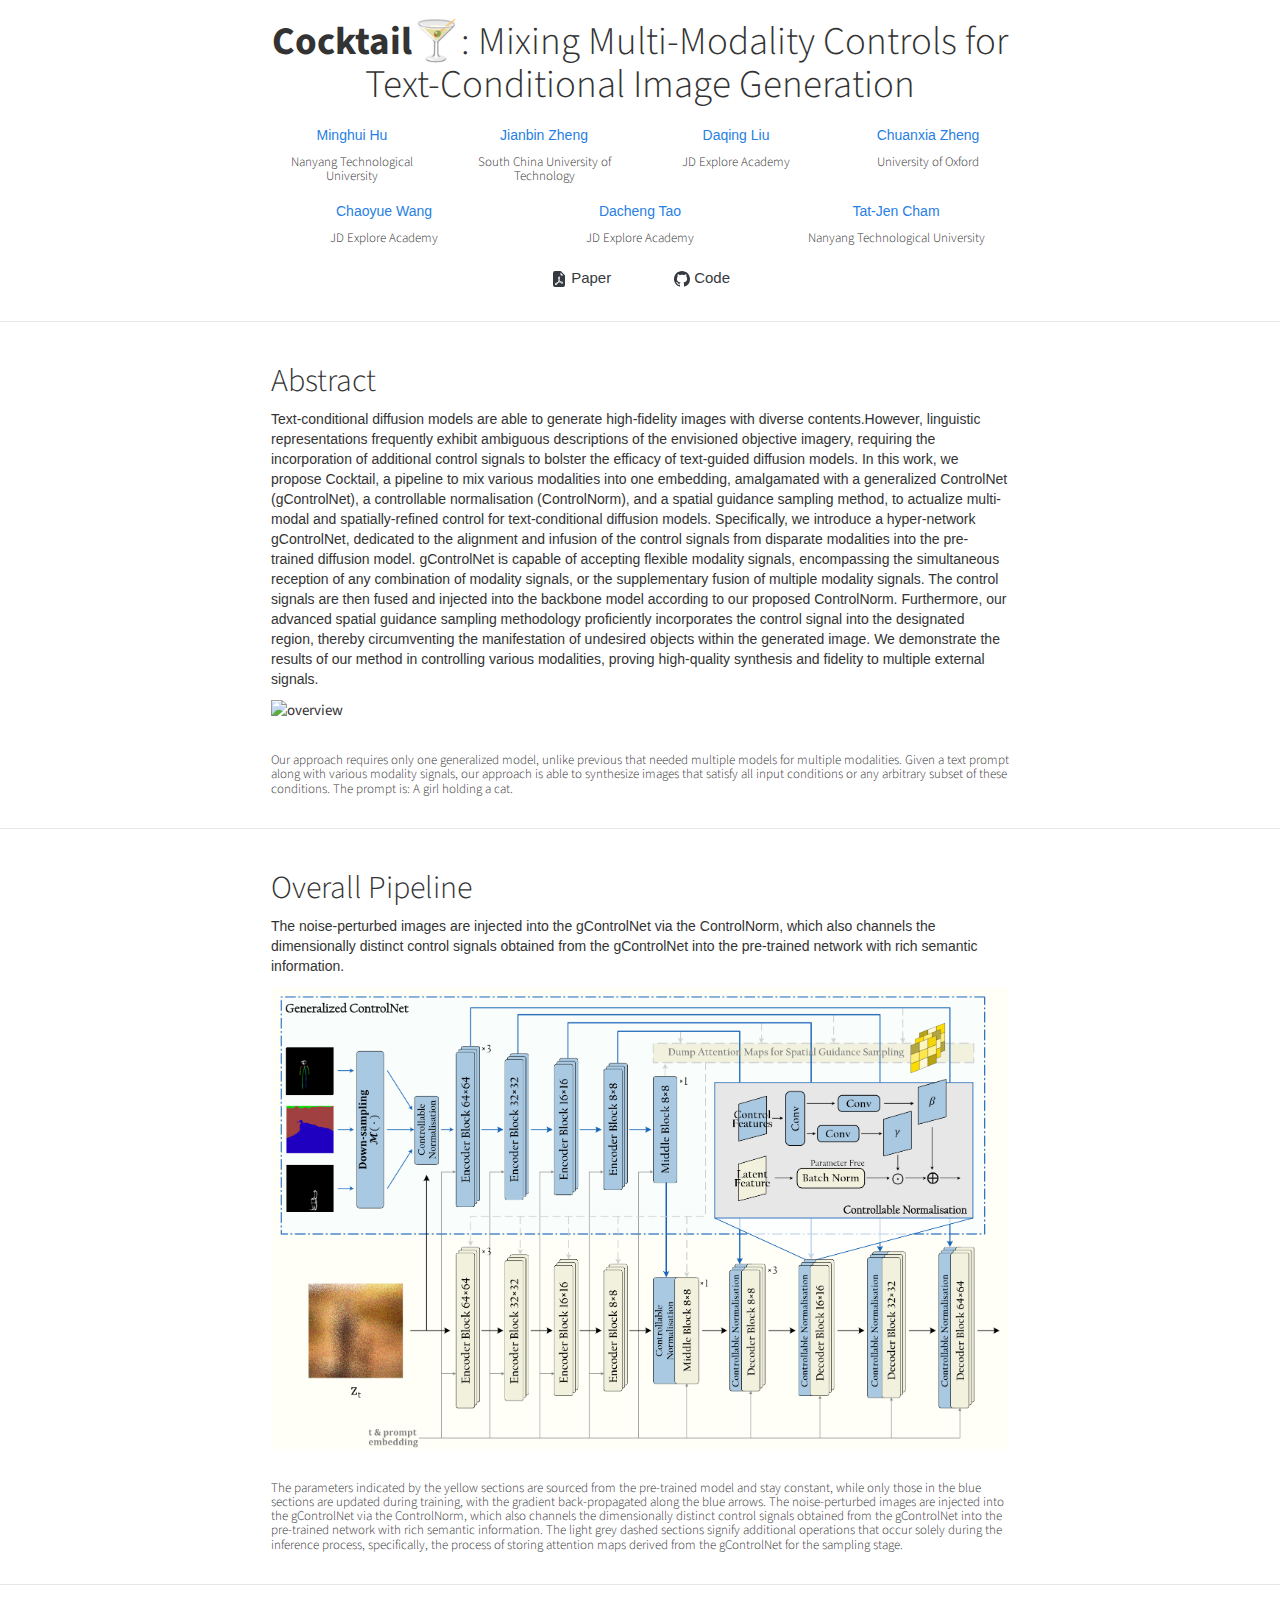
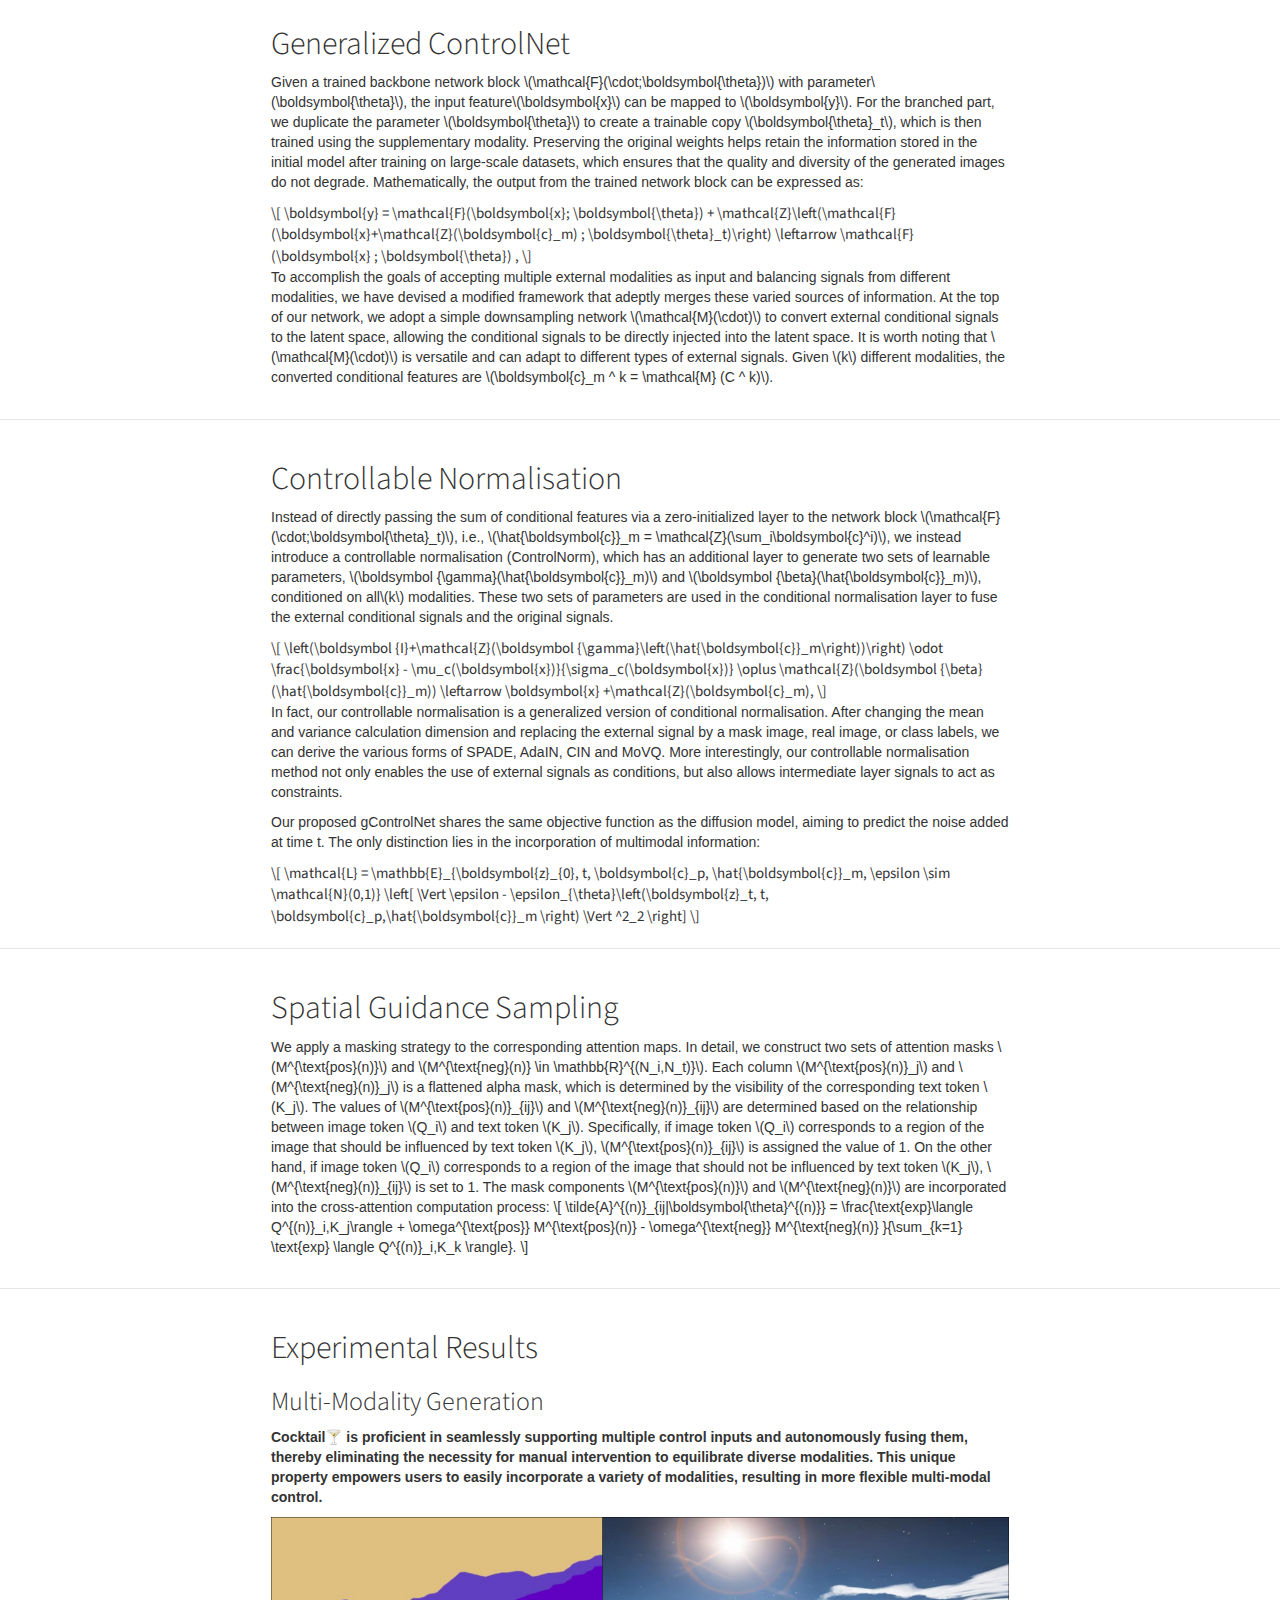
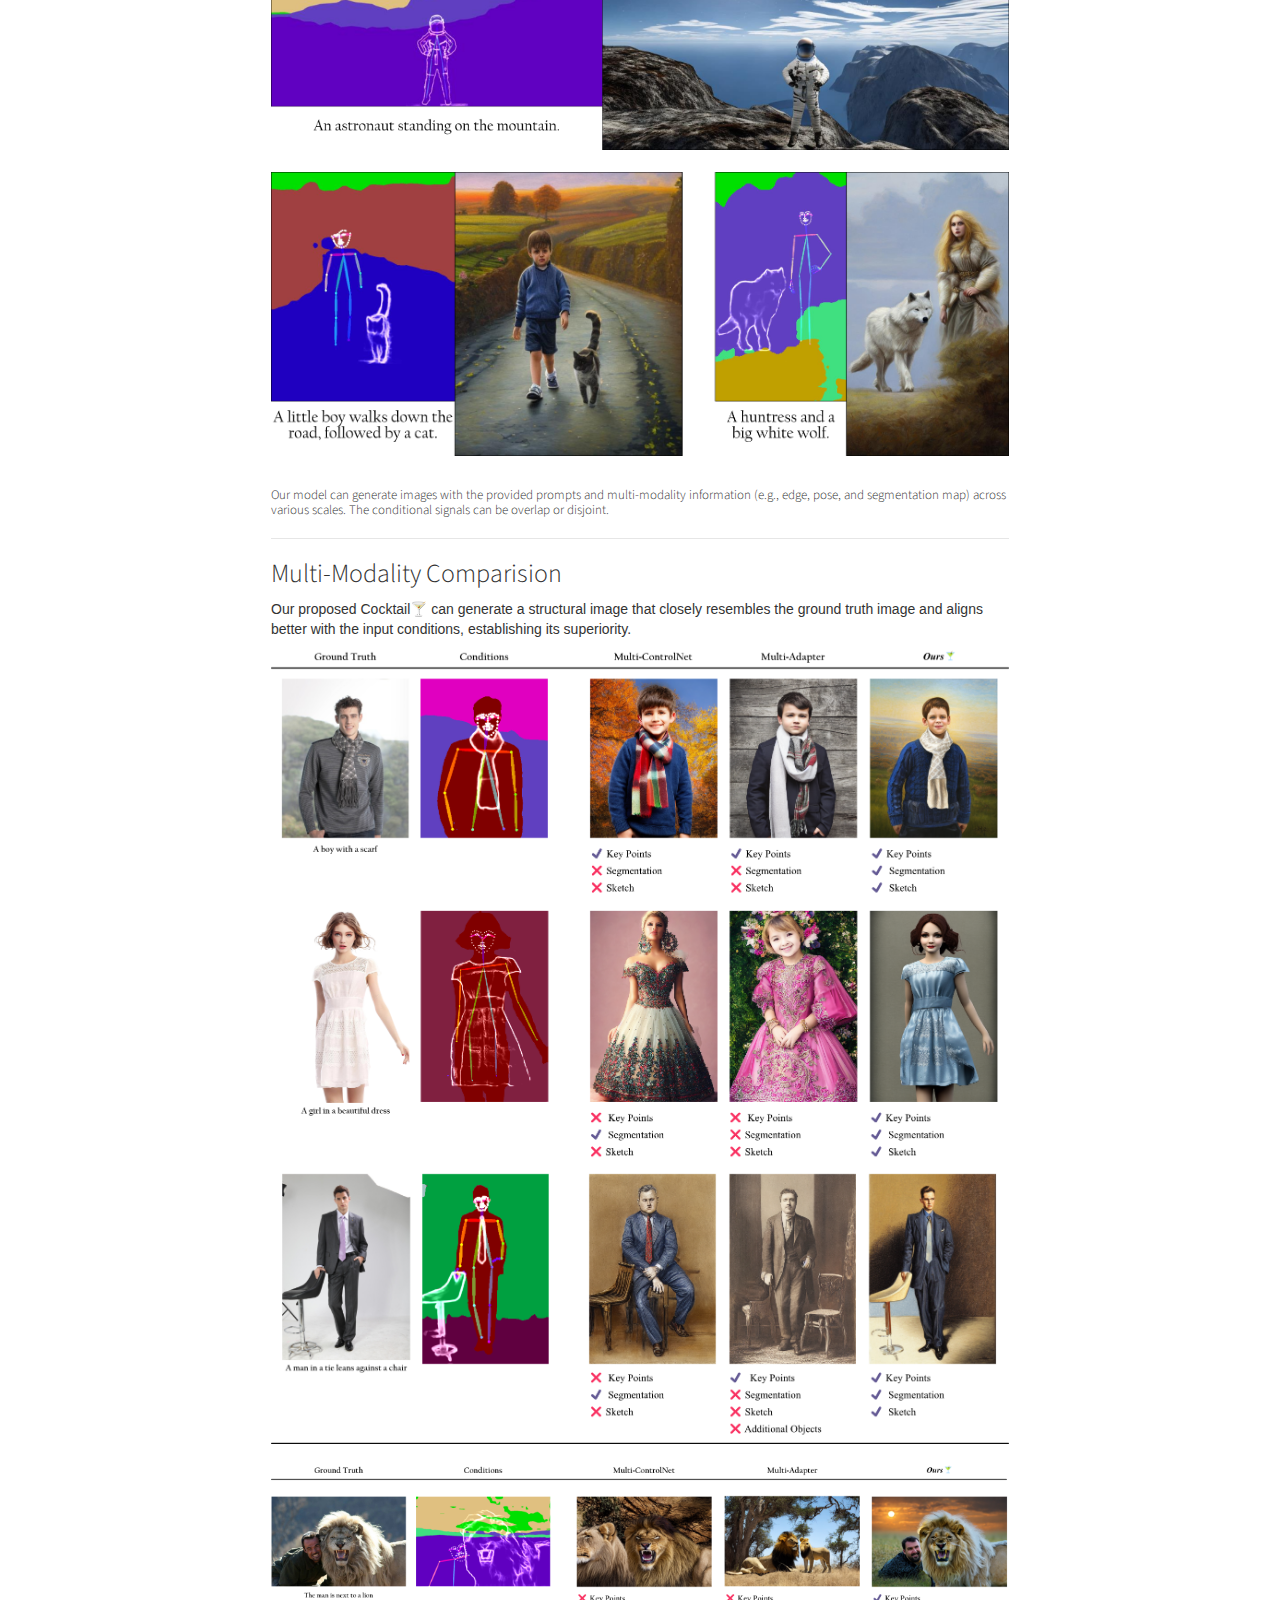
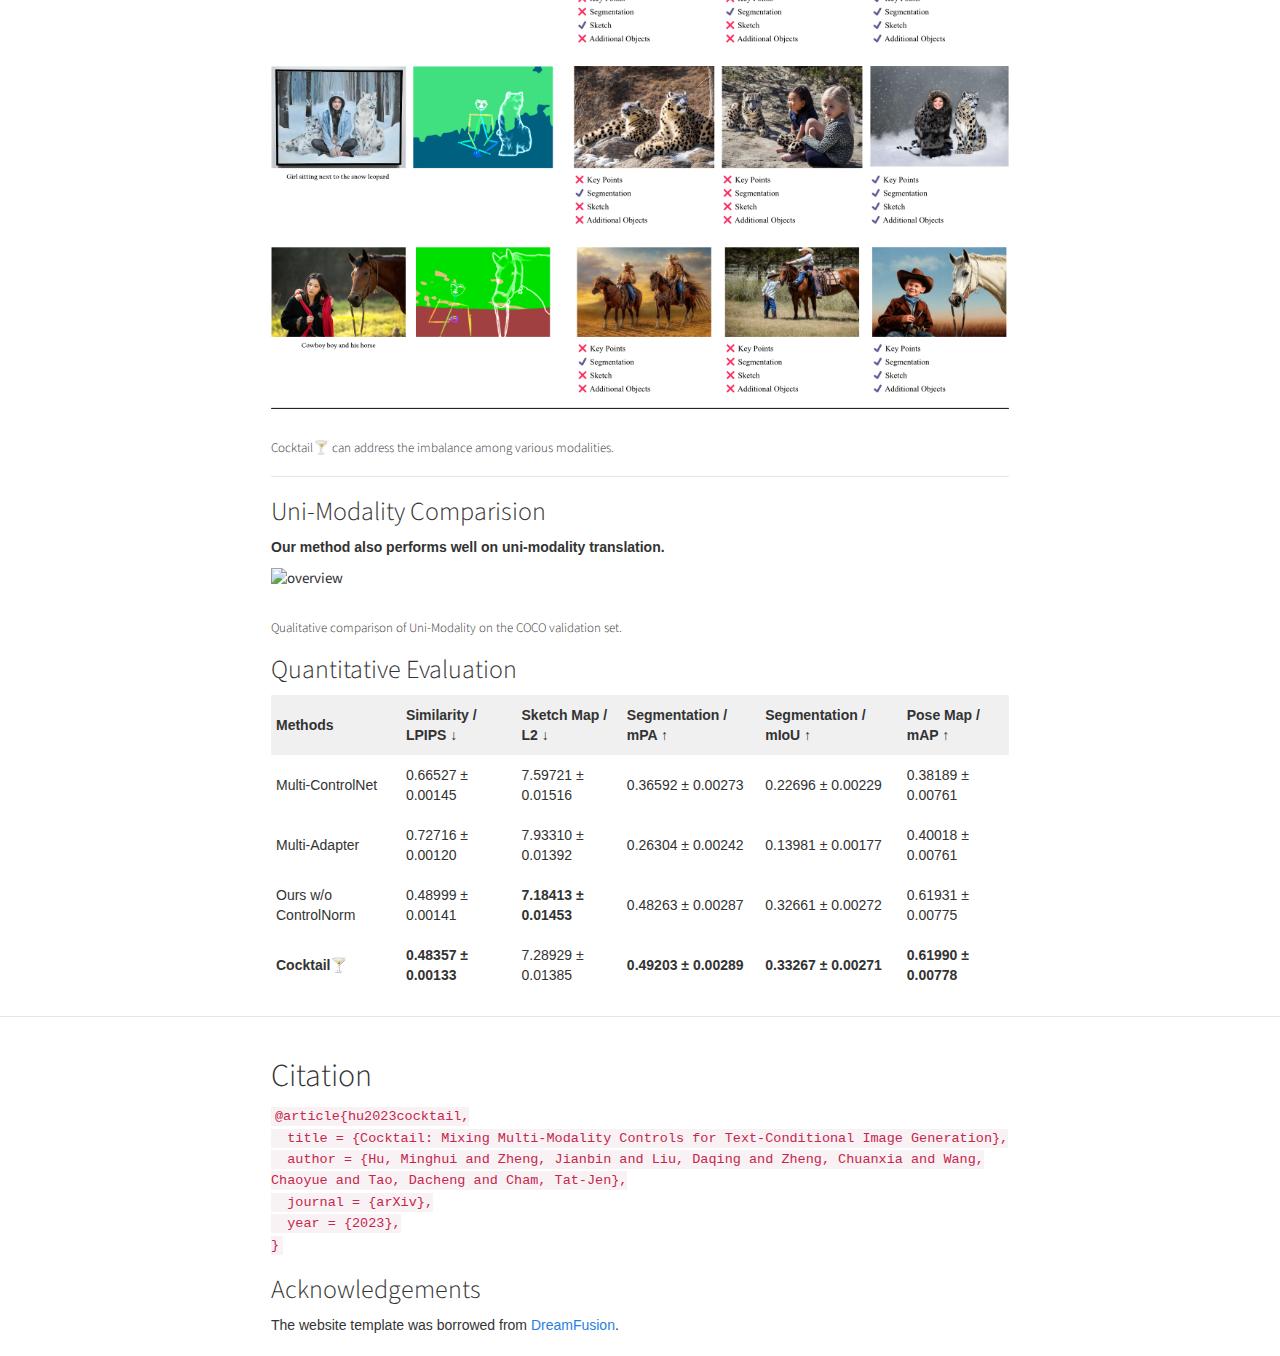
==== cocktail/index.html @ 010ad19b "update cocktail" ====
<!DOCTYPE html>
<html>

<head lang="en">
    <meta charset="UTF-8">
    <meta http-equiv="x-ua-compatible" content="ie=edge">

    <title>Cocktail🍸</title>
    <link rel="stylesheet" href="https://cdnjs.cloudflare.com/ajax/libs/twitter-bootstrap/4.5.0/css/bootstrap.min.css">
    <link href='https://fonts.googleapis.com/css?family=Source+Sans+Pro:300,400,500,600' rel='stylesheet' type='text/css'>
    <link rel="stylesheet" href="/css/Highlight-Clean.css">
    <link rel="stylesheet" href="/css/styles.css">
    <meta name="description" content="">
    <meta name="viewport" content="width=device-width, initial-scale=1">
    <link rel="manifest" href="/site.webmanifest">
    <!-- <base href="/"> -->

        <!--FACEBOOK-->
    <meta property="og:image" content="🍸">
    <meta property="og:image:type" content="🍸">
    <meta property="og:image:width" content="682">
    <meta property="og:image:height" content="682">
    <meta property="og:type" content="website" />
    <meta property="og:url" content="https://mhh0318.github.io/cocktail/"/>
    <meta property="og:title" content="Cocktail🍸" />
    <meta property="og:description" content="Project page for Cocktail🍸: Mixing Multi-Modality Controls for Text-Conditional Image Generation." />
    <script type="module" src="https://unpkg.com/@google/model-viewer@2.0.1/dist/model-viewer.min.js"></script>


<!--     <link rel="apple-touch-icon" href="apple-touch-icon.png"> -->
  <!-- <link rel="icon" type="image/png" href="img/seal_icon.png"> -->
    <!-- Place favicon.ico in the root directory -->

    <link rel="stylesheet" href="https://maxcdn.bootstrapcdn.com/bootstrap/3.3.5/css/bootstrap.min.css">
    <link rel="stylesheet" href="https://maxcdn.bootstrapcdn.com/font-awesome/4.4.0/css/font-awesome.min.css">
    <link rel="stylesheet" href="https://cdnjs.cloudflare.com/ajax/libs/codemirror/5.8.0/codemirror.min.css">
    <link rel="stylesheet" href="css/app.css">

    <link rel="stylesheet" href="css/bootstrap.min.css">

    <script src="https://ajax.googleapis.com/ajax/libs/jquery/1.11.3/jquery.min.js"></script>
    <script src="https://maxcdn.bootstrapcdn.com/bootstrap/3.3.5/js/bootstrap.min.js"></script>
    <script src="https://cdnjs.cloudflare.com/ajax/libs/codemirror/5.8.0/codemirror.min.js"></script>
    <script src="https://cdnjs.cloudflare.com/ajax/libs/clipboard.js/1.5.3/clipboard.min.js"></script>
    <script type="text/x-mathjax-config">
             MathJax.Hub.Config({
               tex2jax: {
                 skipTags: ['script', 'noscript', 'style', 'textarea', 'pre']
               }
             });
         
             MathJax.Hub.Queue(function() {
                 var all = MathJax.Hub.getAllJax(), i;
                for(i=0; i < all.length; i += 1) {
                    all[i].SourceElement().parentNode.className += ' has-jax';
                }
            });
        </script>      
        <script type="text/javascript" src="https://cdn.mathjax.org/mathjax/latest/MathJax.js?config=TeX-AMS-MML_HTMLorMML"> </script>
    <script src="js/app.js"></script>
</head>
    <body>
        <div class="highlight-clean" style="padding-bottom: 10px;">
            <div class="container" style="max-width: 768px;">
                <h1 class="text-center"><b>Cocktail</b>🍸: Mixing Multi-Modality Controls for Text-Conditional Image Generation</h1>
            </div>
            <div class="container" style="max-width: 768px;">
                <div class="row authors">
                    <div class="col-sm-3">
                        <h5 class="text-center"><a class="text-center" href="https://mhh0318.github.io">Minghui Hu</a></h5>
                        <h6 class="text-center">Nanyang Technological University</h6>
                    </div>
                    <div class="col-sm-3">
                        <h5 class="text-center"><a class="text-center" href="https://jabir-zheng.github.io/">Jianbin Zheng</a></h5>
                        <h6 class="text-center">South China University of Technology</h6>
                    </div>
                    <div class="col-sm-3">
                        <h5 class="text-center"><a class="text-center" href="https://daqingliu.github.io/">Daqing Liu</a></h5>
                        <h6 class="text-center">JD Explore Academy</h6>
                    </div>
                    <div class="col-sm-3">
                        <h5 class="text-center"><a class="text-center" href="https://chuanxiaz.com/">Chuanxia Zheng</a></h5>
                        <h6 class="text-center">University of Oxford</h6>
                    </div>
                    <div class="col-sm-4">
                        <h5 class="text-center"><a class="text-center" href="https://wang-chaoyue.github.io/">Chaoyue Wang</a></h5>
                        <h6 class="text-center">JD Explore Academy</h6>
                    </div>
                    <div class="col-sm-4">
                        <h5 class="text-center"><a class="text-center" href="https://www.sydney.edu.au/engineering/about/our-people/academic-staff/dacheng-tao.html">Dacheng Tao</a></h5>
                        <h6 class="text-center">JD Explore Academy</h6>
                    </div>
                    <div class="col-sm-4">
                        <h5 class="text-center"><a class="text-center" href="https://personal.ntu.edu.sg/astjcham/">Tat-Jen Cham</a></h5>
                        <h6 class="text-center">Nanyang Technological University</h6>
                    </div>
                </div>    
            </div>
            <div class="container" style="max-width: 768px;">
                <!-- PDF Link. -->
                <div class="col-md-2  col-md-offset-4 text-center">
                <a href="" target="_blank" class="link-block btn btn-outline-dark text-center">
                    <svg xmlns="http://www.w3.org/2000/svg" width="16" height="16" fill="currentColor" class="bi bi-file-earmark-pdf-fill" viewBox="0 0 16 16">
                        <path d="M5.523 12.424c.14-.082.293-.162.459-.238a7.878 7.878 0 0 1-.45.606c-.28.337-.498.516-.635.572a.266.266 0 0 1-.035.012.282.282 0 0 1-.026-.044c-.056-.11-.054-.216.04-.36.106-.165.319-.354.647-.548zm2.455-1.647c-.119.025-.237.05-.356.078a21.148 21.148 0 0 0 .5-1.05 12.045 12.045 0 0 0 .51.858c-.217.032-.436.07-.654.114zm2.525.939a3.881 3.881 0 0 1-.435-.41c.228.005.434.022.612.054.317.057.466.147.518.209a.095.095 0 0 1 .026.064.436.436 0 0 1-.06.2.307.307 0 0 1-.094.124.107.107 0 0 1-.069.015c-.09-.003-.258-.066-.498-.256zM8.278 6.97c-.04.244-.108.524-.2.829a4.86 4.86 0 0 1-.089-.346c-.076-.353-.087-.63-.046-.822.038-.177.11-.248.196-.283a.517.517 0 0 1 .145-.04c.013.03.028.092.032.198.005.122-.007.277-.038.465z"/>
                        <path fill-rule="evenodd" d="M4 0h5.293A1 1 0 0 1 10 .293L13.707 4a1 1 0 0 1 .293.707V14a2 2 0 0 1-2 2H4a2 2 0 0 1-2-2V2a2 2 0 0 1 2-2zm5.5 1.5v2a1 1 0 0 0 1 1h2l-3-3zM4.165 13.668c.09.18.23.343.438.419.207.075.412.04.58-.03.318-.13.635-.436.926-.786.333-.401.683-.927 1.021-1.51a11.651 11.651 0 0 1 1.997-.406c.3.383.61.713.91.95.28.22.603.403.934.417a.856.856 0 0 0 .51-.138c.155-.101.27-.247.354-.416.09-.181.145-.37.138-.563a.844.844 0 0 0-.2-.518c-.226-.27-.596-.4-.96-.465a5.76 5.76 0 0 0-1.335-.05 10.954 10.954 0 0 1-.98-1.686c.25-.66.437-1.284.52-1.794.036-.218.055-.426.048-.614a1.238 1.238 0 0 0-.127-.538.7.7 0 0 0-.477-.365c-.202-.043-.41 0-.601.077-.377.15-.576.47-.651.823-.073.34-.04.736.046 1.136.088.406.238.848.43 1.295a19.697 19.697 0 0 1-1.062 2.227 7.662 7.662 0 0 0-1.482.645c-.37.22-.699.48-.897.787-.21.326-.275.714-.08 1.103z"/>
                      </svg>
                    Paper
                </a>
            </div>
                <!-- video link. -->
                <!-- <a href="https://youtu.be/-cx38jhzPlI" target="_blank" class="link-block btn btn-outline-dark">
                    <svg xmlns="http://www.w3.org/2000/svg" width="16" height="16" fill="currentColor" class="bi bi-file-earmark-play-fill" viewBox="0 0 16 16">
                        <path d="M9.293 0H4a2 2 0 0 0-2 2v12a2 2 0 0 0 2 2h8a2 2 0 0 0 2-2V4.707A1 1 0 0 0 13.707 4L10 .293A1 1 0 0 0 9.293 0zM9.5 3.5v-2l3 3h-2a1 1 0 0 1-1-1zM6 6.883a.5.5 0 0 1 .757-.429l3.528 2.117a.5.5 0 0 1 0 .858l-3.528 2.117a.5.5 0 0 1-.757-.43V6.884z"/>
                      </svg>
                    Video 
                </a> -->
                <!-- code link. -->
                <div class="col-md-2 text-center">
                <a href="" target="_blank" class="link-block btn btn-outline-dark">
                    <svg xmlns="http://www.w3.org/2000/svg" width="16" height="16" fill="currentColor" class="bi bi-github" viewBox="0 0 16 16">
                        <path d="M8 0C3.58 0 0 3.58 0 8c0 3.54 2.29 6.53 5.47 7.59.4.07.55-.17.55-.38 0-.19-.01-.82-.01-1.49-2.01.37-2.53-.49-2.69-.94-.09-.23-.48-.94-.82-1.13-.28-.15-.68-.52-.01-.53.63-.01 1.08.58 1.23.82.72 1.21 1.87.87 2.33.66.07-.52.28-.87.51-1.07-1.78-.2-3.64-.89-3.64-3.95 0-.87.31-1.59.82-2.15-.08-.2-.36-1.02.08-2.12 0 0 .67-.21 2.2.82.64-.18 1.32-.27 2-.27.68 0 1.36.09 2 .27 1.53-1.04 2.2-.82 2.2-.82.44 1.1.16 1.92.08 2.12.51.56.82 1.27.82 2.15 0 3.07-1.87 3.75-3.65 3.95.29.25.54.73.54 1.48 0 1.07-.01 1.93-.01 2.2 0 .21.15.46.55.38A8.012 8.012 0 0 0 16 8c0-4.42-3.58-8-8-8z"/>
                      </svg>
                    Code 
                </a>
            </div>
            <!-- <div class="col-md-2 text-center">
                <a href="" target="_blank" class="link-block btn btn-outline-dark">
                        <svg width="16" height="16" viewBox="0 0 256 256" fill="currentColor" xmlns="http://www.w3.org/2000/svg" viewBox="0 0 16 16">
                            <path d="M230.721 172.7C230.183 170.673 229.313 168.75 228.146 167.008C228.396 166.091 228.587 165.159 228.714 164.217C229.543 158.241 227.471 152.77 223.567 148.537C221.452 146.225 219.185 144.698 216.784 143.761C218.36 137.018 219.157 130.117 219.161 123.193C219.161 120.03 218.982 116.932 218.682 113.88C218.526 112.356 218.337 110.836 218.115 109.32C217.428 104.847 216.408 100.431 215.064 96.11C214.183 93.2707 213.164 90.476 212.01 87.736C210.281 83.6782 208.262 79.75 205.969 75.982C204.465 73.475 202.827 71.0508 201.062 68.72C200.197 67.543 199.296 66.3938 198.358 65.274C195.58 61.898 192.561 58.7277 189.325 55.788C188.25 54.7997 187.145 53.8453 186.01 52.926C184.893 51.9943 183.751 51.0927 182.586 50.222C180.241 48.4766 177.818 46.8392 175.324 45.315C161.543 36.945 145.382 32.145 128.109 32.145C77.817 32.145 37.057 72.907 37.057 123.196C37.055 130.208 37.867 137.196 39.477 144.02C37.317 144.958 35.247 146.42 33.327 148.535C29.424 152.766 27.351 158.217 28.18 164.193C28.306 165.142 28.495 166.082 28.747 167.006C27.5811 168.749 26.7117 170.673 26.174 172.7C24.974 177.261 25.369 181.374 26.894 184.978C25.236 189.688 25.65 194.704 27.809 199.065C29.379 202.25 31.626 204.714 34.396 206.916C37.689 209.534 41.811 211.758 46.783 213.892C52.715 216.422 59.956 218.799 63.249 219.671C71.755 221.873 79.911 223.269 88.177 223.337C99.954 223.446 110.096 220.677 117.357 213.59C120.924 214.027 124.515 214.246 128.109 214.244C131.906 214.236 135.699 213.997 139.467 213.529C146.711 220.661 156.892 223.455 168.712 223.343C176.977 223.277 185.133 221.881 193.617 219.676C196.932 218.804 204.17 216.427 210.105 213.897C215.077 211.76 219.199 209.536 222.514 206.922C225.263 204.719 227.508 202.256 229.079 199.071C231.26 194.709 231.652 189.693 230.017 184.983C231.527 181.379 231.92 177.257 230.721 172.7ZM222.281 184.673C223.952 187.844 224.059 191.427 222.585 194.764C220.349 199.821 214.795 203.805 204.008 208.082C197.3 210.742 191.158 212.443 191.104 212.458C182.232 214.759 174.208 215.928 167.262 215.928C155.76 215.928 147.201 212.754 141.773 206.486C132.594 208.05 123.222 208.103 114.026 206.644C108.591 212.808 100.081 215.928 88.676 215.928C81.729 215.928 73.706 214.759 64.833 212.458C64.779 212.443 58.639 210.742 51.929 208.082C41.143 203.805 35.587 199.824 33.352 194.764C31.878 191.427 31.985 187.844 33.656 184.673C33.81 184.378 33.976 184.091 34.153 183.813C33.1516 182.309 32.4799 180.61 32.182 178.827C31.8842 177.045 31.967 175.22 32.425 173.472C33.089 170.949 34.46 168.851 36.322 167.344C35.425 165.87 34.8365 164.23 34.592 162.522C34.056 158.808 35.289 155.1 38.062 152.076C40.222 149.723 43.275 148.428 46.655 148.428H46.745C44.1965 140.259 42.9044 131.75 42.913 123.193C42.913 76.522 80.749 38.683 127.427 38.683C174.104 38.683 211.94 76.518 211.94 123.193C211.947 131.773 210.646 140.304 208.081 148.492C208.489 148.452 208.889 148.432 209.282 148.431C212.662 148.431 215.716 149.726 217.874 152.079C220.647 155.1 221.881 158.811 221.344 162.525C221.1 164.233 220.511 165.873 219.615 167.347C221.477 168.854 222.849 170.952 223.512 173.475C223.97 175.223 224.053 177.048 223.755 178.831C223.458 180.613 222.786 182.312 221.784 183.816C221.961 184.091 222.129 184.378 222.281 184.673Z" fill="white"/>
                            <path d="M221.784 183.816C222.786 182.312 223.458 180.613 223.756 178.831C224.053 177.048 223.97 175.223 223.512 173.475C222.848 170.952 221.476 168.854 219.615 167.347C220.512 165.873 221.1 164.233 221.344 162.525C221.881 158.811 220.648 155.103 217.874 152.079C215.716 149.726 212.662 148.431 209.282 148.431C208.889 148.431 208.489 148.452 208.081 148.492C210.643 140.304 211.942 131.774 211.933 123.195C211.933 76.5231 174.097 38.6851 127.424 38.6851C80.75 38.6851 42.9099 76.5191 42.9099 123.195C42.9015 131.752 44.1936 140.261 46.742 148.43H46.6519C43.2719 148.43 40.219 149.724 38.06 152.077C35.287 155.098 34.0529 158.81 34.5899 162.523C34.8346 164.231 35.4231 165.872 36.3199 167.346C34.4579 168.852 33.086 170.95 32.422 173.473C31.9642 175.222 31.8817 177.047 32.1799 178.83C32.4781 180.612 33.1501 182.312 34.1519 183.816C33.9739 184.094 33.8099 184.381 33.6549 184.676C31.9849 187.847 31.877 191.43 33.352 194.767C35.588 199.824 41.1419 203.808 51.9289 208.085C58.6359 210.745 64.779 212.446 64.833 212.461C73.705 214.762 81.729 215.931 88.675 215.931C100.081 215.931 108.591 212.811 114.026 206.647C123.222 208.106 132.594 208.052 141.773 206.489C147.201 212.757 155.76 215.931 167.262 215.931C174.208 215.931 182.232 214.762 191.103 212.461C191.158 212.446 197.298 210.745 204.008 208.085C214.795 203.808 220.35 199.824 222.585 194.767C224.059 191.43 223.952 187.847 222.281 184.676C222.129 184.379 221.961 184.091 221.784 183.816ZM110.137 196.997C109.669 197.815 109.168 198.614 108.635 199.391C107.23 201.448 105.382 203.02 103.237 204.188C99.1369 206.424 93.947 207.205 88.675 207.205C80.346 207.205 71.808 205.256 67.023 204.015C66.787 203.954 37.689 195.735 41.373 188.739C41.993 187.562 43.0129 187.092 44.2979 187.092C49.4849 187.092 58.9299 194.816 62.9889 194.816C63.8959 194.816 64.5359 194.43 64.7969 193.488C66.5269 187.284 38.5039 184.676 40.8639 175.692C41.2799 174.102 42.41 173.456 43.998 173.456C50.856 173.455 66.248 185.516 69.467 185.516C69.714 185.516 69.8909 185.443 69.9869 185.291C70.0009 185.268 70.015 185.246 70.028 185.222C71.539 182.727 70.6719 180.913 60.3209 174.573L59.3269 173.968C47.9359 167.074 39.9409 162.925 44.4879 157.975C45.0109 157.404 45.7529 157.151 46.6539 157.151C47.7219 157.151 49.0149 157.508 50.4389 158.108C56.4549 160.645 64.793 167.564 68.276 170.581C68.8239 171.057 69.3683 171.538 69.9089 172.022C69.9089 172.022 74.319 176.608 76.985 176.608C77.599 176.608 78.1199 176.366 78.4729 175.768C80.364 172.58 60.9099 157.838 59.8129 151.755C59.0689 147.634 60.3349 145.546 62.6749 145.546C63.7879 145.546 65.1459 146.02 66.6449 146.971C71.2949 149.922 80.2729 165.35 83.5599 171.352C84.6619 173.363 86.5429 174.213 88.2379 174.213C91.6009 174.213 94.2299 170.87 88.5459 166.622C80.0029 160.23 83.001 149.782 87.078 149.139C87.252 149.111 87.4279 149.097 87.6029 149.097C91.3109 149.097 92.9459 155.486 92.9459 155.486C92.9459 155.486 97.7399 167.524 105.975 175.753C113.447 183.222 114.491 189.351 110.137 196.997ZM136.766 198.407L136.339 198.458L135.611 198.541C135.228 198.581 134.844 198.619 134.459 198.654L134.084 198.688L133.741 198.717L133.255 198.756L132.718 198.795L132.182 198.83L132.063 198.838C131.923 198.846 131.783 198.855 131.641 198.862L131.462 198.872C131.296 198.881 131.13 198.889 130.962 198.896L130.381 198.921L129.854 198.939L129.502 198.949H129.323C129.213 198.949 129.104 198.955 128.994 198.956H128.82C128.71 198.956 128.601 198.956 128.491 198.961L128.043 198.967H127.418C126.927 198.967 126.437 198.962 125.949 198.952L125.553 198.943C125.44 198.943 125.327 198.938 125.216 198.934L124.796 198.922L124.275 198.902L123.805 198.881L123.684 198.876L123.237 198.853C123.112 198.846 122.989 198.84 122.865 198.831L122.576 198.814C122.213 198.791 121.85 198.766 121.487 198.738L121.107 198.707C120.947 198.695 120.787 198.68 120.628 198.666C120.441 198.65 120.254 198.632 120.067 198.614C119.754 198.585 119.441 198.553 119.128 198.519H119.113C123.683 188.324 121.372 178.802 112.137 169.575C106.08 163.526 102.051 154.594 101.215 152.633C99.5229 146.828 95.045 140.375 87.608 140.375C86.979 140.375 86.351 140.425 85.73 140.523C82.472 141.036 79.624 142.911 77.592 145.733C75.396 143.002 73.262 140.831 71.332 139.605C68.422 137.76 65.5179 136.824 62.6889 136.824C59.1579 136.824 56.0019 138.274 53.8019 140.904L53.7459 140.971C53.7039 140.798 53.6639 140.625 53.6229 140.451L53.6179 140.428C53.1992 138.638 52.8477 136.833 52.5639 135.016C52.5639 135.004 52.5639 134.992 52.5579 134.98C52.5359 134.843 52.5159 134.705 52.4949 134.568C52.4334 134.162 52.3757 133.755 52.3219 133.348C52.2979 133.163 52.2719 132.978 52.2489 132.793L52.1809 132.238C52.1589 132.053 52.1409 131.885 52.1209 131.709L52.115 131.665C52.0351 130.945 51.9651 130.225 51.9049 129.503L51.8829 129.226L51.8479 128.754C51.8379 128.625 51.8279 128.495 51.8209 128.365C51.8209 128.334 51.8159 128.304 51.8149 128.275C51.7895 127.913 51.7678 127.55 51.7499 127.187C51.7399 126.998 51.7299 126.81 51.7219 126.62L51.7019 126.124L51.6969 125.974L51.6809 125.517L51.6709 125.128C51.6709 124.973 51.6629 124.818 51.6609 124.663C51.6579 124.508 51.6539 124.338 51.6529 124.174C51.6509 124.01 51.6529 123.848 51.6479 123.685C51.6439 123.521 51.6479 123.358 51.6479 123.195C51.6479 81.3421 85.5789 47.4111 127.436 47.4111C169.292 47.4111 203.222 81.3411 203.222 123.195V124.174C203.222 124.337 203.217 124.501 203.214 124.663C203.214 124.798 203.208 124.931 203.204 125.068C203.204 125.188 203.199 125.309 203.195 125.425C203.195 125.578 203.186 125.731 203.181 125.884V125.896L203.16 126.427C203.153 126.582 203.147 126.738 203.139 126.893L203.134 127.003L203.107 127.499C203.048 128.562 202.967 129.623 202.866 130.683V130.696C202.849 130.87 202.832 131.044 202.813 131.218L202.768 131.629L202.679 132.433L202.628 132.84L202.565 133.319C202.542 133.493 202.519 133.668 202.493 133.841C202.467 134.036 202.438 134.23 202.409 134.424L202.34 134.883L202.258 135.403C202.23 135.576 202.2 135.748 202.168 135.92C202.135 136.093 202.109 136.265 202.079 136.437C202.019 136.781 201.956 137.125 201.89 137.468C201.789 137.981 201.686 138.493 201.58 139.005L201.47 139.512C201.434 139.681 201.395 139.851 201.357 140.02C199.224 137.947 196.399 136.818 193.284 136.818C190.457 136.818 187.55 137.753 184.641 139.598C182.711 140.824 180.578 142.996 178.381 145.726C176.346 142.904 173.498 141.029 170.242 140.516C169.621 140.418 168.993 140.368 168.364 140.368C160.925 140.368 156.45 146.821 154.757 152.626C153.917 154.587 149.887 163.519 143.825 169.577C134.596 178.775 132.268 188.254 136.766 198.407ZM215.007 177.998L214.977 178.087C214.901 178.288 214.813 178.484 214.714 178.674C214.639 178.814 214.558 178.95 214.47 179.082C214.303 179.331 214.12 179.569 213.921 179.793C213.875 179.845 213.831 179.897 213.779 179.948C213.707 180.025 213.634 180.101 213.559 180.175C212.213 181.509 210.161 182.679 207.841 183.752C207.578 183.871 207.311 183.99 207.042 184.11L206.774 184.229C206.595 184.308 206.416 184.386 206.228 184.463C206.049 184.541 205.863 184.619 205.677 184.695L205.119 184.925C203.814 185.462 202.477 185.974 201.173 186.479L200.615 186.696L200.064 186.912C199.697 187.055 199.335 187.198 198.979 187.341L198.448 187.555L197.926 187.768L197.67 187.876C197.499 187.947 197.332 188.018 197.165 188.089C193.328 189.736 190.567 191.411 191.147 193.489C191.163 193.548 191.181 193.604 191.201 193.659C191.253 193.813 191.324 193.958 191.413 194.095C191.465 194.176 191.525 194.253 191.592 194.323C192.274 195.032 193.515 194.92 195.08 194.357C195.3 194.276 195.519 194.192 195.736 194.104L195.872 194.048C196.23 193.896 196.609 193.726 196.996 193.542C197.093 193.496 197.191 193.452 197.289 193.401C199.203 192.465 201.372 191.205 203.524 190.058C204.385 189.593 205.258 189.152 206.142 188.733C208.18 187.774 210.096 187.094 211.636 187.094C212.359 187.094 212.997 187.242 213.529 187.582L213.618 187.641C213.952 187.876 214.232 188.178 214.441 188.528C214.482 188.595 214.522 188.666 214.561 188.739C215.322 190.184 214.685 191.68 213.194 193.147C211.763 194.556 209.537 195.937 207.007 197.215C206.819 197.31 206.631 197.405 206.44 197.498C198.91 201.196 189.049 203.981 188.912 204.016C186.284 204.697 182.526 205.591 178.292 206.26L177.666 206.358L177.563 206.373C177.089 206.445 176.614 206.512 176.138 206.574C175.655 206.639 175.167 206.698 174.676 206.753L174.586 206.763C172.806 206.968 171.019 207.104 169.228 207.169H169.202C168.554 207.192 167.907 207.204 167.259 207.204H166.512C165.524 207.191 164.538 207.146 163.553 207.07C163.53 207.07 163.505 207.07 163.482 207.064C163.129 207.037 162.777 207.004 162.425 206.965C162.06 206.926 161.696 206.882 161.333 206.833C161.094 206.801 160.856 206.765 160.618 206.726C160.376 206.687 160.134 206.647 159.893 206.605L159.564 206.543L159.539 206.538C159.192 206.472 158.847 206.399 158.503 206.319C158.303 206.274 158.104 206.23 157.907 206.176L157.788 206.146C157.69 206.122 157.595 206.096 157.498 206.07L157.445 206.056L157.137 205.966C157.025 205.935 156.913 205.901 156.801 205.868L156.762 205.857L156.471 205.768C156.361 205.734 156.251 205.698 156.142 205.662L155.874 205.573L155.677 205.504C155.487 205.437 155.298 205.368 155.111 205.296L154.933 205.226L154.786 205.168C154.502 205.054 154.22 204.935 153.941 204.81L153.756 204.72L153.725 204.706C153.659 204.675 153.594 204.644 153.528 204.617C153.399 204.555 153.271 204.491 153.144 204.426L153.105 204.407L152.921 204.31C152.594 204.139 152.274 203.957 151.96 203.764L151.788 203.658C151.702 203.605 151.616 203.55 151.532 203.494L151.308 203.346L151.067 203.18L150.923 203.077C150.771 202.969 150.622 202.857 150.476 202.742L150.243 202.563C150.15 202.488 150.058 202.412 149.967 202.335C149.89 202.272 149.815 202.206 149.74 202.14L149.734 202.135C149.653 202.064 149.574 201.993 149.495 201.92C149.417 201.849 149.339 201.777 149.263 201.704L149.254 201.695C149.174 201.619 149.096 201.542 149.019 201.463C148.942 201.385 148.863 201.307 148.788 201.227C148.713 201.148 148.636 201.067 148.562 200.984C148.488 200.902 148.42 200.827 148.35 200.746L148.327 200.719C148.259 200.641 148.192 200.562 148.126 200.481C147.983 200.31 147.844 200.135 147.71 199.956C147.575 199.776 147.443 199.592 147.314 199.405L147.191 199.221C147.027 198.981 146.867 198.739 146.712 198.493C146.596 198.316 146.483 198.138 146.373 197.957C146.302 197.844 146.234 197.73 146.166 197.618L146.138 197.572C146.073 197.462 146.009 197.354 145.947 197.245C145.911 197.186 145.877 197.127 145.845 197.066C145.812 197.004 145.774 196.941 145.739 196.878L145.682 196.779L145.647 196.715C145.58 196.595 145.514 196.474 145.45 196.352C145.42 196.298 145.391 196.244 145.36 196.192L145.271 196.019L145.181 195.848C144.956 195.398 144.743 194.942 144.543 194.48L144.472 194.311C144.426 194.198 144.383 194.086 144.337 193.975C144.315 193.921 144.293 193.868 144.274 193.814C144.167 193.537 144.067 193.257 143.975 192.975C143.942 192.874 143.91 192.775 143.88 192.675C143.808 192.448 143.743 192.219 143.685 191.988C143.614 191.719 143.551 191.448 143.498 191.175C143.487 191.12 143.476 191.065 143.467 191.012C143.415 190.745 143.373 190.476 143.34 190.206C143.332 190.153 143.326 190.1 143.32 190.047L143.303 189.885C143.281 189.673 143.264 189.46 143.254 189.247C143.254 189.193 143.249 189.139 143.247 189.087C143.242 188.981 143.24 188.875 143.239 188.769C143.183 184.496 145.345 180.388 149.968 175.767C158.203 167.54 162.997 155.501 162.997 155.501C162.997 155.501 163.126 154.996 163.394 154.269C163.431 154.168 163.47 154.064 163.514 153.955C163.67 153.548 163.846 153.148 164.041 152.758L164.08 152.683C164.246 152.351 164.428 152.027 164.624 151.712C164.67 151.639 164.714 151.567 164.765 151.494C164.912 151.277 165.067 151.065 165.23 150.86C165.319 150.749 165.416 150.639 165.513 150.532C165.552 150.49 165.59 150.448 165.631 150.408C166.108 149.915 166.653 149.513 167.27 149.299L167.348 149.273C167.4 149.256 167.452 149.24 167.505 149.225C167.566 149.209 167.627 149.195 167.69 149.182L167.719 149.176C167.849 149.15 167.981 149.133 168.114 149.124H168.125C168.194 149.124 168.264 149.117 168.335 149.117C168.424 149.117 168.507 149.117 168.594 149.126C168.684 149.134 168.773 149.144 168.863 149.158C169.605 149.276 170.311 149.718 170.919 150.4C171.15 150.66 171.358 150.94 171.54 151.236C171.66 151.428 171.773 151.631 171.88 151.845C171.923 151.934 171.964 152.016 172.004 152.104C172.108 152.33 172.202 152.56 172.284 152.795C172.479 153.345 172.626 153.911 172.723 154.487C172.807 154.992 172.857 155.502 172.873 156.013C172.881 156.286 172.881 156.563 172.873 156.842C172.819 158.14 172.553 159.421 172.086 160.634C172.044 160.745 171.997 160.857 171.952 160.969C171.86 161.195 171.759 161.417 171.65 161.634C171.569 161.799 171.484 161.965 171.392 162.13C171.332 162.24 171.269 162.35 171.206 162.46C171.045 162.734 170.871 163.006 170.684 163.277L170.571 163.439C170.129 164.055 169.637 164.633 169.099 165.167C168.569 165.698 168.001 166.189 167.4 166.637C166.798 167.083 166.233 167.577 165.711 168.114C164.208 169.691 163.858 171.083 164.196 172.138C164.25 172.304 164.321 172.465 164.407 172.617C164.508 172.791 164.628 172.951 164.764 173.097L164.817 173.152L164.871 173.206C164.925 173.258 164.982 173.309 165.043 173.359L165.103 173.407C165.248 173.519 165.402 173.619 165.563 173.707C165.61 173.732 165.652 173.757 165.705 173.781C165.879 173.866 166.058 173.939 166.242 173.998C166.293 174.015 166.344 174.03 166.396 174.046L166.461 174.063L166.551 174.087L166.628 174.106L166.712 174.124L166.795 174.141L166.874 174.154C166.932 174.164 166.992 174.174 167.052 174.181L167.109 174.19L167.213 174.2L167.277 174.207L167.382 174.214H167.444L167.554 174.22H167.9L167.999 174.214L168.113 174.207L168.252 174.194L168.382 174.179C168.412 174.179 168.442 174.171 168.472 174.165C168.872 174.107 169.264 174.001 169.639 173.849L169.798 173.782C169.887 173.743 169.977 173.702 170.059 173.658C170.235 173.57 170.406 173.47 170.57 173.361C170.799 173.211 171.015 173.043 171.217 172.858C171.265 172.815 171.312 172.769 171.358 172.725C171.381 172.703 171.403 172.682 171.425 172.658C171.469 172.613 171.514 172.569 171.558 172.52C171.878 172.168 172.155 171.78 172.383 171.363C174.34 167.804 176.391 164.298 178.534 160.849L178.828 160.378L179.125 159.907C179.273 159.668 179.423 159.433 179.572 159.199L179.722 158.965C180.22 158.185 180.726 157.41 181.241 156.641L181.546 156.185C182.158 155.278 182.768 154.396 183.373 153.558L183.674 153.143C184.332 152.236 185.017 151.348 185.728 150.482L186.01 150.144C186.057 150.088 186.1 150.032 186.151 149.978C186.244 149.868 186.337 149.761 186.428 149.657C186.474 149.604 186.517 149.552 186.566 149.5L186.834 149.198L186.968 149.051C187.103 148.906 187.235 148.767 187.365 148.634C187.455 148.544 187.538 148.455 187.624 148.371C188.131 147.853 188.69 147.388 189.293 146.985L189.433 146.895C189.567 146.805 189.706 146.721 189.848 146.645C192.212 145.303 194.169 145.204 195.296 146.331C195.978 147.013 196.356 148.144 196.335 149.718C196.335 149.787 196.335 149.857 196.33 149.929V150.006C196.33 150.078 196.324 150.15 196.318 150.223C196.318 150.313 196.308 150.402 196.299 150.492C196.29 150.581 196.285 150.649 196.276 150.729C196.276 150.751 196.272 150.774 196.268 150.798C196.262 150.867 196.253 150.938 196.243 151.009C196.243 151.03 196.243 151.052 196.235 151.074C196.224 151.169 196.21 151.263 196.194 151.357C196.183 151.447 196.168 151.531 196.152 151.619L196.126 151.768C196.1 151.91 196.067 152.05 196.026 152.188C195.948 152.447 195.854 152.7 195.743 152.946C195.588 153.284 195.417 153.613 195.229 153.933C195.125 154.111 195.018 154.286 194.907 154.459C194.793 154.638 194.673 154.819 194.549 155.002C194.233 155.454 193.905 155.897 193.564 156.33L193.408 156.527C192.852 157.22 192.278 157.899 191.686 158.562L191.499 158.772C191.247 159.053 190.991 159.336 190.729 159.62L190.532 159.834C190.401 159.977 190.264 160.12 190.132 160.264C190.001 160.407 189.864 160.552 189.726 160.697L189.315 161.13L188.898 161.566L188.478 162.002C188.196 162.294 187.913 162.586 187.628 162.878C183.573 167.037 179.301 171.182 177.855 173.766C177.758 173.934 177.671 174.108 177.593 174.285C177.387 174.755 177.301 175.157 177.36 175.482C177.379 175.589 177.416 175.691 177.471 175.785C177.552 175.926 177.651 176.056 177.766 176.172C177.819 176.224 177.875 176.272 177.934 176.316C178.232 176.528 178.591 176.637 178.957 176.627H179.071L179.188 176.618L179.305 176.605L179.402 176.591C179.415 176.589 179.429 176.587 179.442 176.583L179.531 176.566L179.554 176.561L179.653 176.54L179.688 176.531C179.723 176.522 179.757 176.513 179.792 176.503C179.827 176.493 179.875 176.48 179.917 176.466C180.093 176.413 180.265 176.35 180.434 176.278C180.523 176.242 180.61 176.203 180.696 176.161C180.741 176.141 180.786 176.12 180.828 176.098L180.962 176.032C181.282 175.866 181.594 175.685 181.898 175.491L182.031 175.401C182.076 175.373 182.121 175.344 182.164 175.312L182.297 175.223L182.368 175.174L182.56 175.039C182.739 174.916 182.906 174.789 183.075 174.66L183.09 174.648L183.359 174.44C183.726 174.15 184.074 173.858 184.39 173.583L184.6 173.399L184.619 173.381L184.729 173.284C184.987 173.052 185.217 172.836 185.408 172.658L185.487 172.581C185.556 172.516 185.619 172.455 185.676 172.403L185.788 172.292L185.828 172.253L185.839 172.242L185.956 172.125L186.03 172.048L186.039 172.041L186.074 172.009L186.118 171.969L186.132 171.956L186.169 171.922L186.373 171.743L186.487 171.641C186.548 171.588 186.607 171.534 186.666 171.479L186.802 171.358C186.827 171.338 186.851 171.316 186.876 171.294L187.019 171.169L187.229 170.984L187.341 170.887C187.776 170.509 188.305 170.052 188.913 169.537L189.162 169.326L189.573 168.981L189.994 168.63C190.544 168.173 191.136 167.688 191.762 167.185L192.173 166.855C192.523 166.576 192.882 166.292 193.246 166.006C193.393 165.891 193.542 165.776 193.694 165.662C194.066 165.373 194.44 165.086 194.817 164.803C195.675 164.155 196.56 163.506 197.456 162.874L197.84 162.606C198.109 162.421 198.377 162.235 198.645 162.054L198.888 161.89C199.367 161.565 199.853 161.248 200.343 160.939L200.586 160.786L200.827 160.636C201.069 160.486 201.309 160.339 201.548 160.196L201.787 160.053L202.265 159.775L202.734 159.506L202.829 159.454L203.2 159.25C203.355 159.166 203.509 159.085 203.663 159.006L203.892 158.888L204.115 158.776C204.193 158.739 204.27 158.7 204.346 158.663C204.848 158.415 205.36 158.187 205.88 157.979C206.021 157.919 206.161 157.865 206.3 157.818L206.71 157.674C206.833 157.633 206.953 157.594 207.068 157.559L207.108 157.547C207.17 157.527 207.232 157.509 207.293 157.493L207.311 157.488C207.439 157.451 207.566 157.419 207.691 157.389H207.7C208.054 157.304 208.414 157.243 208.777 157.206C208.944 157.189 209.111 157.18 209.279 157.181H209.363C209.475 157.181 209.583 157.188 209.69 157.199C209.739 157.199 209.788 157.209 209.836 157.215H209.856C209.904 157.221 209.952 157.228 210 157.239C210.047 157.248 210.095 157.256 210.141 157.267H210.156C210.203 157.277 210.245 157.289 210.294 157.303C210.548 157.374 210.79 157.484 211.012 157.628C211.121 157.699 211.223 157.779 211.317 157.868L211.344 157.894C211.362 157.91 211.379 157.927 211.395 157.944L211.444 157.997C211.846 158.418 212.178 158.901 212.428 159.427L212.466 159.517C212.551 159.717 212.618 159.924 212.666 160.135C212.808 160.781 212.753 161.455 212.508 162.07C212.415 162.318 212.302 162.557 212.169 162.785C211.858 163.309 211.489 163.796 211.07 164.237L210.981 164.332C210.848 164.472 210.71 164.612 210.565 164.752C210.501 164.815 210.434 164.877 210.367 164.94L210.162 165.129L210.055 165.224C209.797 165.454 209.532 165.677 209.263 165.893C209.1 166.025 208.936 166.154 208.77 166.281C208.184 166.729 207.587 167.161 206.979 167.578C206.612 167.83 206.242 168.077 205.869 168.321C204.95 168.924 204.021 169.512 203.083 170.084C201.115 171.294 198.934 172.588 196.609 173.995L196.007 174.36C195.348 174.762 194.726 175.146 194.14 175.512L193.845 175.697L193.287 176.055C192.917 176.292 192.548 176.531 192.179 176.77L191.882 176.966C191.737 177.06 191.593 177.156 191.449 177.252L191.308 177.342L190.876 177.633L190.647 177.79L190.379 177.976L190.13 178.149C189.713 178.444 189.325 178.725 188.968 178.992L188.834 179.094C188.624 179.253 188.416 179.415 188.211 179.58C187.902 179.829 187.62 180.067 187.367 180.296L187.243 180.409C187.172 180.474 187.102 180.539 187.035 180.603C186.989 180.648 186.946 180.693 186.898 180.736L186.834 180.8C186.691 180.944 186.551 181.091 186.416 181.242L186.35 181.318C186.203 181.488 186.075 181.651 185.963 181.81L185.913 181.881C185.825 182.009 185.744 182.141 185.671 182.277C185.652 182.311 185.635 182.345 185.618 182.379L185.569 182.481L185.536 182.555L185.515 182.605L185.498 182.65L185.475 182.711C185.413 182.88 185.37 183.056 185.345 183.234L185.337 183.296L185.331 183.354V183.669C185.331 183.695 185.331 183.721 185.338 183.749L185.343 183.797C185.343 183.823 185.349 183.848 185.353 183.876C185.357 183.902 185.364 183.949 185.372 183.986V183.991C185.379 184.026 185.386 184.06 185.395 184.095C185.404 184.13 185.413 184.17 185.424 184.206C185.443 184.277 185.467 184.347 185.492 184.417C185.508 184.459 185.523 184.5 185.54 184.541C185.54 184.549 185.546 184.558 185.55 184.566L185.586 184.647L185.636 184.758C185.69 184.873 185.749 184.985 185.813 185.094L185.879 185.208L185.947 185.322C185.959 185.341 185.973 185.359 185.988 185.376L186.01 185.399L186.035 185.422L186.061 185.442C186.099 185.469 186.14 185.49 186.183 185.505C186.206 185.513 186.23 185.519 186.254 185.525C186.831 185.655 188.017 185.178 189.593 184.346C189.682 184.298 189.78 184.248 189.875 184.196L190.355 183.934L190.589 183.804C190.756 183.715 190.926 183.614 191.1 183.515L191.417 183.336C193.5 182.137 195.988 180.597 198.56 179.093C198.801 178.952 199.043 178.811 199.285 178.672L199.771 178.361C200.335 178.038 200.902 177.719 201.471 177.404C202.188 177.01 202.91 176.626 203.639 176.254L204.115 176.013C204.431 175.857 204.744 175.705 205.053 175.557C205.651 175.273 206.256 175.003 206.868 174.748L207.203 174.612L207.243 174.596C209.018 173.893 210.627 173.459 211.929 173.459C212.21 173.456 212.492 173.48 212.769 173.528H212.778C212.867 173.544 212.948 173.562 213.031 173.582H213.046C213.259 173.636 213.466 173.713 213.662 173.812C213.937 173.954 214.184 174.143 214.393 174.371C214.489 174.477 214.574 174.592 214.649 174.714C214.789 174.929 214.899 175.162 214.978 175.406C215.01 175.501 215.038 175.594 215.067 175.693C215.278 176.45 215.257 177.253 215.007 177.998Z" fill="#FF9D00"/>
                            <path fill-rule="evenodd" clip-rule="evenodd" d="M203.21 123.685V123.194C203.21 81.34 169.292 47.411 127.435 47.411C85.5791 47.411 51.648 81.342 51.648 123.194V123.358C51.646 123.467 51.645 123.576 51.648 123.685C51.6529 123.848 51.6546 124.011 51.653 124.174L51.6581 124.534L51.661 124.663C51.661 124.723 51.6631 124.782 51.6651 124.842C51.6681 124.937 51.67 125.033 51.67 125.128L51.681 125.517L51.697 125.974L51.702 126.124L51.722 126.597V126.62C51.73 126.805 51.7401 126.989 51.7491 127.173L51.75 127.187C51.76 127.375 51.7701 127.564 51.7821 127.753C51.7921 127.927 51.802 128.101 51.815 128.275L51.8171 128.306C51.8258 128.455 51.8358 128.605 51.847 128.754L51.85 128.794L51.883 129.226L51.8861 129.254C51.8921 129.338 51.898 129.422 51.906 129.503C51.9658 130.224 52.0355 130.945 52.1151 131.664L52.12 131.709L52.181 132.238L52.2491 132.793L52.299 133.17L52.322 133.347C52.3753 133.755 52.433 134.162 52.495 134.568L52.4991 134.595L52.558 134.979C52.8435 136.808 53.1971 138.626 53.618 140.429L53.6231 140.451L53.655 140.586L53.746 140.971L53.802 140.904C56.002 138.274 59.158 136.824 62.689 136.824C65.519 136.824 68.4221 137.76 71.3321 139.605C73.2621 140.831 75.3961 143.002 77.5921 145.733C79.6241 142.911 82.4721 141.035 85.7301 140.523C86.3513 140.425 86.9792 140.376 87.6081 140.375C95.0441 140.375 99.523 146.828 101.215 152.633C102.051 154.594 106.08 163.526 112.156 169.568C121.392 178.795 123.703 188.316 119.132 198.511H119.148C119.459 198.546 119.772 198.578 120.087 198.607C120.274 198.625 120.46 198.643 120.648 198.659L120.714 198.665L121.127 198.7L121.507 198.73C121.869 198.758 122.232 198.784 122.596 198.807L122.885 198.824L123.114 198.838L123.256 198.846L123.703 198.869L123.825 198.874L124.294 198.895L124.816 198.915L125.235 198.927L125.305 198.929C125.394 198.933 125.483 198.936 125.572 198.936L125.668 198.939C126.258 198.953 126.847 198.96 127.437 198.959H128.063L128.51 198.954C128.62 198.949 128.729 198.949 128.84 198.949H129.014L129.165 198.945C129.224 198.943 129.283 198.941 129.343 198.941H129.522L129.873 198.932L130.401 198.914L130.982 198.888C131.15 198.882 131.316 198.873 131.482 198.865L131.661 198.854L131.927 198.84L132.083 198.831L132.201 198.823L132.738 198.788L133.274 198.749L133.761 198.71L134.103 198.681L134.479 198.647C135.107 198.591 135.733 198.525 136.359 198.45L136.786 198.399C132.287 188.247 134.616 178.767 143.813 169.577C149.876 163.519 153.905 154.587 154.745 152.625C156.438 146.821 160.914 140.368 168.352 140.368C168.981 140.368 169.61 140.418 170.231 140.516C173.486 141.028 176.334 142.904 178.369 145.726C180.566 142.996 182.699 140.823 184.63 139.597C187.539 137.753 190.445 136.817 193.272 136.817C196.388 136.817 199.212 137.947 201.345 140.02C201.384 139.851 201.422 139.682 201.459 139.512L201.568 139.006C201.607 138.821 201.646 138.636 201.683 138.451C201.749 138.124 201.815 137.797 201.878 137.467C201.944 137.125 202.007 136.781 202.067 136.437L202.098 136.251C202.117 136.141 202.135 136.031 202.156 135.92C202.19 135.748 202.218 135.576 202.246 135.402L202.257 135.336L202.328 134.883L202.398 134.424V134.42C202.449 134.081 202.497 133.742 202.542 133.403L202.553 133.319L202.616 132.841L202.667 132.433L202.757 131.629L202.792 131.306L202.801 131.218C202.82 131.044 202.838 130.87 202.854 130.696V130.682C202.867 130.544 202.881 130.405 202.893 130.266C202.964 129.478 203.024 128.686 203.072 127.891C203.081 127.761 203.088 127.63 203.096 127.499V127.493L203.122 127.002L203.128 126.892C203.144 126.56 203.158 126.228 203.169 125.896V125.884L203.174 125.754C203.179 125.645 203.183 125.535 203.183 125.425L203.185 125.381C203.189 125.278 203.193 125.172 203.193 125.067L203.196 124.977C203.199 124.872 203.202 124.768 203.202 124.663L203.204 124.574C203.207 124.441 203.21 124.307 203.21 124.174V123.685ZM108.638 199.391C114.64 190.59 114.214 183.984 105.98 175.754C97.7441 167.523 92.951 155.487 92.951 155.487C92.951 155.487 91.1621 148.496 87.0821 149.138C83.0021 149.78 80.0091 160.227 88.5521 166.622C97.0941 173.017 86.8521 177.353 83.5641 171.352C80.2761 165.35 71.299 149.923 66.645 146.972C61.991 144.021 58.718 145.675 59.815 151.757C60.36 154.776 65.4281 159.929 70.1631 164.743C74.9671 169.627 79.428 174.163 78.474 175.768C76.581 178.955 69.9141 172.023 69.9141 172.023C69.9141 172.023 49.038 153.025 44.494 157.976C40.304 162.539 46.765 166.418 56.7211 172.397C57.5671 172.905 58.4391 173.429 59.3321 173.969C70.7231 180.865 71.609 182.684 69.992 185.293C69.395 186.257 65.582 183.968 60.892 181.153C52.897 176.352 42.3551 170.023 40.8661 175.688C39.5781 180.591 47.334 183.595 54.368 186.32C60.228 188.59 65.5881 190.666 64.7991 193.484C63.9821 196.406 59.5531 193.969 54.7121 191.305C49.2771 188.314 43.3221 185.038 41.3731 188.735C37.6901 195.725 66.7831 203.954 67.0231 204.015C76.4231 206.453 100.295 211.619 108.638 199.391ZM147.303 199.391C141.301 190.59 141.727 183.984 149.962 175.754C158.197 167.523 162.99 155.487 162.99 155.487C162.99 155.487 164.779 148.496 168.859 149.138C172.939 149.78 175.932 160.227 167.39 166.622C158.847 173.017 169.089 177.353 172.377 171.352C175.666 165.35 184.637 149.923 189.291 146.972C193.945 144.021 197.22 145.675 196.122 151.757C195.578 154.776 190.509 159.929 185.774 164.744C180.97 169.628 176.509 174.163 177.462 175.768C179.355 178.955 186.027 172.019 186.027 172.019C186.027 172.019 206.902 153.022 211.448 157.973C215.637 162.535 209.176 166.415 199.219 172.394C198.348 172.917 197.478 173.441 196.609 173.966C185.218 180.862 184.332 182.681 185.948 185.289C186.546 186.254 190.359 183.964 195.048 181.149C203.044 176.349 213.586 170.019 215.075 175.685C216.364 180.588 208.607 183.592 201.573 186.317C195.713 188.587 190.353 190.663 191.141 193.481C191.957 196.402 196.385 193.965 201.225 191.301C206.66 188.31 212.616 185.032 214.564 188.732C218.248 195.726 189.15 203.947 188.915 204.007C179.515 206.453 155.643 211.619 147.303 199.391Z" fill="#FFD21E"/>
                            <path fill-rule="evenodd" clip-rule="evenodd" d="M152.047 102.567C153.229 102.985 154.108 104.257 154.944 105.468C156.074 107.104 157.126 108.627 158.74 107.769C160.644 106.756 162.205 105.202 163.225 103.302C164.246 101.402 164.681 99.2427 164.475 97.096C164.321 95.4908 163.813 93.9398 162.987 92.5548C162.161 91.1697 161.038 89.985 159.7 89.0862C158.361 88.1874 156.839 87.5968 155.245 87.3569C153.65 87.117 152.022 87.2339 150.478 87.699C148.934 88.1639 147.513 88.9653 146.316 90.0455C145.119 91.1257 144.176 92.4578 143.556 93.946C142.936 95.4342 142.653 97.0415 142.728 98.652C142.804 100.263 143.235 101.836 143.992 103.26C144.74 104.667 146.4 104.003 148.152 103.302C149.525 102.753 150.956 102.181 152.047 102.567ZM100.672 102.567C99.49 102.985 98.611 104.258 97.775 105.468C96.645 107.105 95.592 108.627 93.979 107.769C91.5845 106.501 89.7482 104.386 88.8278 101.838C87.9075 99.2895 87.9692 96.4896 89.0008 93.9841C90.0324 91.4786 91.9601 89.4471 94.408 88.2855C96.856 87.1239 99.6488 86.9156 102.242 87.701C104.307 88.3228 106.141 89.5427 107.513 91.2065C108.885 92.8704 109.732 94.9035 109.949 97.049C110.165 99.1945 109.74 101.356 108.728 103.26C107.979 104.667 106.319 104.003 104.567 103.303C103.193 102.753 101.764 102.181 100.672 102.567ZM144.099 149.318C152.242 142.903 155.233 132.429 155.233 125.977C155.233 120.877 151.802 122.482 146.309 125.202L145.999 125.355C140.957 127.852 134.245 131.177 126.877 131.177C119.508 131.177 112.796 127.852 107.755 125.354C102.084 122.545 98.527 120.783 98.527 125.978C98.527 132.634 101.709 143.563 110.443 149.912C111.596 147.573 113.219 145.497 115.211 143.813C117.202 142.129 119.52 140.874 122.018 140.126C122.89 139.866 123.788 141.367 124.707 142.904C125.594 144.386 126.501 145.902 127.423 145.902C128.406 145.902 129.371 144.408 130.314 142.95C131.299 141.425 132.26 139.94 133.189 140.237C137.864 141.738 141.775 144.993 144.099 149.318Z" fill="#32343D"/>
                            <path d="M144.097 149.317C139.856 152.659 134.219 154.9 126.878 154.9C119.981 154.9 114.587 152.922 110.443 149.911C111.596 147.572 113.219 145.495 115.211 143.812C117.202 142.128 119.52 140.873 122.018 140.125C123.73 139.614 125.545 145.901 127.423 145.901C129.433 145.901 131.37 139.655 133.189 140.236C137.863 141.738 141.773 144.993 144.097 149.317Z" fill="#FF323D"/>
                            <path fill-rule="evenodd" clip-rule="evenodd" d="M81.2 111.64C80.2312 112.288 79.1173 112.687 77.9572 112.801C76.7971 112.916 75.6267 112.742 74.55 112.295C73.6893 111.94 72.9072 111.418 72.2488 110.759C71.5903 110.101 71.0684 109.319 70.713 108.458C70.267 107.381 70.0935 106.211 70.2082 105.051C70.3228 103.891 70.7219 102.777 71.37 101.808C72.1488 100.642 73.2558 99.7333 74.5512 99.1967C75.8466 98.6601 77.272 98.5197 78.6471 98.7935C80.0223 99.0672 81.2853 99.7427 82.2764 100.734C83.2675 101.726 83.9422 102.99 84.215 104.365C84.4883 105.74 84.3477 107.165 83.8113 108.46C83.2748 109.755 82.3654 110.861 81.2 111.64ZM182.613 111.64C181.644 112.288 180.53 112.687 179.37 112.801C178.209 112.916 177.039 112.742 175.962 112.295C175.101 111.939 174.319 111.418 173.661 110.759C173.003 110.101 172.481 109.319 172.125 108.458C171.68 107.381 171.507 106.211 171.621 105.051C171.736 103.891 172.135 102.777 172.782 101.808C173.364 100.936 174.133 100.205 175.032 99.6658C175.931 99.1269 176.938 98.7942 177.981 98.6917C179.025 98.5891 180.078 98.7193 181.064 99.0728C182.051 99.4264 182.947 99.9944 183.688 100.736C184.68 101.727 185.355 102.99 185.628 104.365C185.902 105.74 185.761 107.165 185.224 108.46C184.687 109.755 183.779 110.861 182.613 111.64Z" fill="#FFAD03"/>
                            </svg>
                    Hugging Face 
                </a>
            </div> -->
            </div>
        <hr class="divider" />
        <div class="container" style="max-width: 768px;">
            <div class="row">
                <div class="col-md-12">
                    <h2>Abstract</h2>
                    <p>
                        <!-- <strong> -->
                            Text-conditional diffusion models are able to generate high-fidelity images with diverse contents.However, linguistic representations frequently exhibit ambiguous descriptions of the envisioned objective imagery, requiring the incorporation of additional control signals to bolster the efficacy of text-guided diffusion models. In this work, we propose Cocktail, a pipeline to mix various modalities into one embedding, amalgamated with a generalized ControlNet (gControlNet), a controllable normalisation (ControlNorm), and a spatial guidance sampling method, to actualize multi-modal and spatially-refined control for text-conditional diffusion models. Specifically, we introduce a hyper-network gControlNet, dedicated to the alignment and infusion of the control signals from disparate modalities into the pre-trained diffusion model. gControlNet is capable of accepting flexible modality signals, encompassing the simultaneous reception of any combination of modality signals, or the supplementary fusion of multiple modality signals. The control signals are then fused and injected into the backbone model according to our proposed ControlNorm. Furthermore, our advanced spatial guidance sampling methodology proficiently incorporates the control signal into the designated region, thereby circumventing the manifestation of undesired objects within the generated image. We demonstrate the results of our method in controlling various modalities, proving high-quality synthesis and fidelity to multiple external signals.
                        <!-- </strong> -->
                    </p>
                    <image src="img/teaser.png" class="img-responsive" alt="overview"><br>
                    <h6 class="caption">Our approach requires only one generalized model, unlike previous that needed multiple models for multiple modalities. Given a text prompt along with various modality signals, our approach is able to synthesize images that satisfy all input conditions or any arbitrary subset of these conditions. The prompt is: A girl holding a cat.</h6>
                </div>
            </div>
        </div>
        <hr class="divider" />
        <div class="container" style="max-width: 768px;">
            <div class="row">
                <div class="col-md-12">
                    <h2>Overall Pipeline</h2>
                    <p>
                        <!-- <strong> -->
                        The noise-perturbed images are injected into the gControlNet via the ControlNorm, which also channels the dimensionally distinct control signals obtained from the gControlNet into the pre-trained network with rich semantic information.
                        <!-- </strong> -->
                    </p>
                    <image src="img/ppl.png" class="img-responsive" alt="overview"><br>
                    <h6 class="caption">The parameters indicated by the yellow sections are sourced from the pre-trained model and stay constant, while only those in the blue sections are updated during training, with the gradient back-propagated along the blue arrows. The noise-perturbed images are injected into the gControlNet via the ControlNorm, which also channels the dimensionally distinct control signals obtained from the gControlNet into the pre-trained network with rich semantic information. The light grey dashed sections signify additional operations that occur solely during the inference process, specifically, the process of storing attention maps derived from the gControlNet for the sampling stage. </h6>
                </div>
            </div>
        </div>
        <hr class="divider" />
        <div class="container" style="max-width: 768px;">
            <div class="row">
                <div class="col-md-12">
                    <h2>Generalized ControlNet</h2>
                    <p>
                        <!-- <strong> -->
                            Given a trained backbone network block \(\mathcal{F}(\cdot;\boldsymbol{\theta})\) with parameter\(\boldsymbol{\theta}\), the input feature\(\boldsymbol{x}\) can be mapped to \(\boldsymbol{y}\). For the branched part, we duplicate the parameter \(\boldsymbol{\theta}\) to create a trainable copy \(\boldsymbol{\theta}_t\), which is then trained using the supplementary modality. Preserving the original weights helps retain the information stored in the initial model after training on large-scale datasets, which ensures that the quality and diversity of the generated images do not degrade. Mathematically, the output from the trained network block can be expressed as:
                        <!-- </strong> -->
                    </p>
                    \[
                    \boldsymbol{y} = \mathcal{F}(\boldsymbol{x}; \boldsymbol{\theta}) + \mathcal{Z}\left(\mathcal{F}(\boldsymbol{x}+\mathcal{Z}(\boldsymbol{c}_m) ; \boldsymbol{\theta}_t)\right) \leftarrow \mathcal{F} (\boldsymbol{x} ; \boldsymbol{\theta})  ,
                    \]
                    <p>To accomplish the goals of accepting multiple external modalities as input and balancing signals from different modalities, we have devised a modified framework that adeptly merges these varied sources of information. 
                        At the top of our network, we adopt a simple downsampling network \(\mathcal{M}(\cdot)\) to convert external conditional signals to the latent space, allowing the conditional signals to be directly injected into the latent space. It is worth noting that \(\mathcal{M}(\cdot)\) is versatile and can adapt to different types of external signals. Given \(k\) different modalities, the converted conditional features are \(\boldsymbol{c}_m ^ k = \mathcal{M} (C ^ k)\).  
                    </p>
                    <!-- <image src="img/mutual.png" class="img-responsive" alt="overview"><br> -->
                    <!-- <h6 class="caption"> Illustration of mutual attention blocks. A unified transformer is composed of several blocks stacked on top of one another. </h6> -->
                </div>
            </div>
        </div>
        <hr class="divider" />
        <div class="container" style="max-width: 768px;">
            <div class="row">
                <div class="col-md-12">
                    <h2>Controllable Normalisation</h2>
                    <p>
                        <!-- <strong> -->
                            Instead of directly passing the sum of conditional features via a zero-initialized layer to the network block \(\mathcal{F}(\cdot;\boldsymbol{\theta}_t)\), i.e., \(\hat{\boldsymbol{c}}_m = \mathcal{Z}(\sum_i\boldsymbol{c}^i)\), we instead introduce a controllable normalisation (ControlNorm), which has an additional layer to generate two sets of learnable parameters, \(\boldsymbol {\gamma}(\hat{\boldsymbol{c}}_m)\) and \(\boldsymbol {\beta}(\hat{\boldsymbol{c}}_m)\), conditioned on all\(k\) modalities. These two sets of parameters are used in the conditional normalisation layer to fuse the external conditional signals and the original signals. 
                        <!-- </strong> -->
                    </p>
                    \[
                    \left(\boldsymbol {I}+\mathcal{Z}(\boldsymbol {\gamma}\left(\hat{\boldsymbol{c}}_m\right))\right) \odot \frac{\boldsymbol{x} -  \mu_c(\boldsymbol{x})}{\sigma_c(\boldsymbol{x})} \oplus \mathcal{Z}(\boldsymbol {\beta}(\hat{\boldsymbol{c}}_m)) \leftarrow \boldsymbol{x} +\mathcal{Z}(\boldsymbol{c}_m),
                    \]
                    <p>In fact, our controllable normalisation is a generalized version of conditional normalisation. 
                        After changing the mean and variance calculation dimension and replacing the external signal by a mask image, real image, or class labels, we can derive the various forms of SPADE, AdaIN, CIN and MoVQ. 
                        More interestingly, our controllable normalisation method not only enables the use of external signals as conditions, but also allows intermediate layer signals to act as constraints.
                    </p>
                    <p>
                        Our proposed gControlNet shares the same objective function as the diffusion model, aiming to predict the noise added at time t. The only distinction lies in the incorporation of multimodal information:
                    </p>
                    \[
                    \mathcal{L} = \mathbb{E}_{\boldsymbol{z}_{0}, t, \boldsymbol{c}_p, \hat{\boldsymbol{c}}_m, \epsilon \sim \mathcal{N}(0,1)} \left[ \Vert \epsilon - \epsilon_{\theta}\left(\boldsymbol{z}_t, t, \boldsymbol{c}_p,\hat{\boldsymbol{c}}_m \right) \Vert ^2_2 \right]
                    \]
                    <!-- <image src="img/tm.png" class="img-responsive" alt="overview"><br> -->
                    <!-- <h6 class="caption"> </h6> -->
                </div>
            </div>
        </div>
        <hr class="divider" />
        <div class="container" style="max-width: 768px;">
            <div class="row">
                <div class="col-md-12">
                    <h2>Spatial Guidance Sampling</h2>
                    <p>
                        <!-- <strong> -->
                            We apply a masking strategy to the corresponding attention maps. In detail, we construct two sets of attention masks \(M^{\text{pos}(n)}\) and \(M^{\text{neg}(n)} \in \mathbb{R}^{(N_i,N_t)}\). Each column \(M^{\text{pos}(n)}_j\) and \(M^{\text{neg}(n)}_j\) is a flattened alpha mask, which is determined by the visibility of the corresponding text token \(K_j\). The values of \(M^{\text{pos}(n)}_{ij}\) and \(M^{\text{neg}(n)}_{ij}\) are determined based on the relationship between image token \(Q_i\) and text token \(K_j\). Specifically, if image token \(Q_i\) corresponds to a region of the image that should be influenced by text token \(K_j\), \(M^{\text{pos}(n)}_{ij}\) is assigned the value of 1. On the other hand, if image token \(Q_i\) corresponds to a region of the image that should not be influenced by text token \(K_j\), \(M^{\text{neg}(n)}_{ij}\) is set to 1. The mask components \(M^{\text{pos}(n)}\) and \(M^{\text{neg}(n)}\) are incorporated into the cross-attention computation process:
                        <!-- </strong> -->
                        \[
                        \tilde{A}^{(n)}_{ij|\boldsymbol{\theta}^{(n)}}  = \frac{\text{exp}\langle Q^{(n)}_i,K_j\rangle + \omega^{\text{pos}} M^{\text{pos}(n)} - \omega^{\text{neg}} M^{\text{neg}(n)} }{\sum_{k=1} \text{exp} \langle Q^{(n)}_i,K_k \rangle}.
                        \] 
                    <!-- <image src="img/tm.png" class="img-responsive" alt="overview"><br> -->
                    <!-- <h6 class="caption"> </h6> -->
                </div>
            </div>
        </div>
        <hr class="divider" />
        <div class="container" style="max-width: 768px;">
            <div class="row">
                <div class="col-md-12">
                    <h2>Experimental Results</h2>
                    <h3>Multi-Modality Generation</h3>
                    <p>
                        <strong>
                            Cocktail🍸 is proficient in seamlessly supporting multiple control inputs and autonomously fusing them, thereby eliminating the necessity for manual intervention to equilibrate diverse modalities.
                            This unique property empowers users to easily incorporate a variety of modalities, resulting in more flexible multi-modal control.
                        </strong>
                    </p> 
                    <image src="img/fig1.png" class="img-responsive" alt="overview"><br>
                    <image src="img/fig2.png" class="img-responsive" alt="overview"><br>
                    <h6 class="caption"> Our model can generate images with the provided prompts and multi-modality information (e.g., edge, pose, and segmentation map) across various scales. The conditional signals can be overlap or disjoint. </h6>
                    <hr class="divider" />                    
                    <h3>Multi-Modality Comparision</h3>
                    <p>
                        Our proposed Cocktail🍸 can generate a structural image that closely resembles the ground truth image and aligns better with the input conditions, establishing its superiority. 
                    </p> 
                    <image src="img/fig4.png" class="img-responsive" alt="overview"><br>
                    <image src="img/fig5.png" class="img-responsive" alt="overview"><br>
                    <h6 class="caption"> Cocktail🍸 can address the imbalance among various modalities.</h6>
                    <hr class="divider" />                    
                    <h3>Uni-Modality Comparision</h3>
                    <p>
                        <strong>Our method also performs well on uni-modality translation.
                        </strong>
                    </p>
                    <image src="img/fig3.png" class="img-responsive" alt="overview"><br>
                    <h6 class="capable"> Qualitative comparison of Uni-Modality on the COCO validation set.</h6>
                    <h3> Quantitative Evaluation</h3>
                    <!-- <table style="border: 1px #000000 solid", cellpadding="2", cellspacing="1", width="100%">
                        <thead>
                            <tr>
                                <th style="border: 1px #000000 solid">Methods</th>
                                <th style="border: 1px #000000 solid">Similarity / LPIPS ↓</th>
                                <th style="border: 1px #000000 solid">Sketch Map / L2 ↓</th>
                                <th style="border: 1px #000000 solid">Segmentation / mPA ↑</th>
                                <th style="border: 1px #000000 solid">Segmentation / mIoU ↑</th>
                                <th style="border: 1px #000000 solid">Pose Map / mAP ↑</th>
                            </tr>
                        </thead> -->
                        <style type="text/css">
                            .tg  {border-collapse:collapse;border-color:#ccc;border-spacing:0;}
                            .tg td{background-color:#fff;border-bottom-width:1px;border-color:#ccc;border-style:solid;border-top-width:1px;
                            border-width:0px;color:#333;font-family:Arial, sans-serif;font-size:14px;overflow:hidden;padding:10px 5px;
                            word-break:normal;}
                            .tg th{background-color:#f0f0f0;border-bottom-width:1px;border-color:#ccc;border-style:solid;border-top-width:1px;
                            border-width:0px;color:#333;font-family:Arial, sans-serif;font-size:14px;font-weight:normal;overflow:hidden;
                            padding:10px 5px;word-break:normal;}
                            .tg .tg-cly1{text-align:left;vertical-align:middle}
                            .tg .tg-cly2{text-align:left;vertical-align:middle;font-weight:bold}
                            .tg .tg-0pky{border-color:#333;text-align:middle;font-size: 14;font-weight: bold; }
                            </style>
                            <table class="tg">
                                <thead>
                                    <tr>
                                        <th class="tg-0pky" >Methods</th>
                                        <th  class="tg-0pky" >Similarity / LPIPS ↓</th>
                                        <th class="tg-0pky"  >Sketch Map / L2 ↓</th>
                                        <th class="tg-0pky"  >Segmentation / mPA ↑</th>
                                        <th class="tg-0pky"  >Segmentation / mIoU ↑</th>
                                        <th class="tg-0pky"  >Pose Map / mAP ↑</th>
                                    </tr>
                            </thead>    
                            <tbody>
                              <tr>
                                <td class="tg-cly1">Multi-ControlNet</td>
                                <td class="tg-cly1">0.66527 ± 0.00145</td>
                                <td class="tg-cly1">7.59721 ± 0.01516</td>
                                <td class="tg-cly1">0.36592 ± 0.00273</td>
                                <td class="tg-cly1">0.22696 ± 0.00229</td>
                                <td class="tg-cly1">0.38189 ± 0.00761</td>
                              </tr>
                              <tr>
                                <td class="tg-cly1">Multi-Adapter</td>
                                <td class="tg-cly1">0.72716 ± 0.00120</td>
                                <td class="tg-cly1">7.93310 ± 0.01392</td>
                                <td class="tg-cly1">0.26304 ± 0.00242</td>
                                <td class="tg-cly1">0.13981 ± 0.00177</td>
                                <td class="tg-cly1">0.40018 ± 0.00761</td>
                              </tr>
                              <tr>
                                <td class="tg-cly1">Ours w/o ControlNorm</td>
                                <td class="tg-cly1">0.48999 ± 0.00141</td>
                                <td class="tg-cly2">7.18413 ± 0.01453</td>
                                <td class="tg-cly1">0.48263 ± 0.00287</td>
                                <td class="tg-cly1">0.32661 ± 0.00272</td>
                                <td class="tg-cly1">0.61931 ± 0.00775</td>
                              </tr>
                              <tr>
                                <td class="tg-cly2">Cocktail🍸</td>
                                <td class="tg-cly2">0.48357 ± 0.00133</td>
                                <td class="tg-cly1">7.28929 ± 0.01385</td>
                                <td class="tg-cly2">0.49203 ± 0.00289</td>
                                <td class="tg-cly2">0.33267 ± 0.00271</td>
                                <td class="tg-cly2">0.61990 ± 0.00778</td>
                              </tr>

                            </tbody>
                            </table>
                </div>
            </div>
        </div>

        <hr class="divider" />
       
        <div class="container" style="max-width: 768px;">
            <div class="row">
                <div class="col-md-12">
                    <h2>Citation</h2>
                    <code>
                        @article{hu2023cocktail,<br>
                        &nbsp; title  = {Cocktail: Mixing Multi-Modality Controls for Text-Conditional Image Generation},<br>
                        &nbsp; author = {Hu, Minghui and Zheng, Jianbin and Liu, Daqing and Zheng, Chuanxia and Wang, Chaoyue and Tao, Dacheng and Cham, Tat-Jen},<br>
                        &nbsp; journal = {arXiv},<br>
                        &nbsp; year   = {2023},<br>
                    }</code>
                </div>
            </div>
            <div class="row">
                <div class="col-md-12">
                    <h3>
                        Acknowledgements
                    </h3>
                    <p class="text-justify">
                    The website template was borrowed from <a href="https://dreamfusion3d.github.io/">DreamFusion</a>.
                    </p>
                </div>
            </div>
        </div>

        <script src="https://polyfill.io/v3/polyfill.js?features=IntersectionObserver"></script>
        <script src="/assets/js/yall.js"></script>
        <script>
            yall(
                {
                    observeChanges: true
                }
            );
        </script>
        <script src="/assets/js/scripts.js"></script>
        <script src="https://cdnjs.cloudflare.com/ajax/libs/jquery/3.5.1/jquery.min.js"></script>
        <script src="https://cdnjs.cloudflare.com/ajax/libs/twitter-bootstrap/4.5.0/js/bootstrap.bundle.min.js"></script>
        <script src="https://uploads-ssl.webflow.com/51e0d73d83d06baa7a00000f/js/webflow.fd002feec.js"></script>
        <!-- Import the component -->
    </body>
</html>
---- cocktail/css/app.css ----
/* latin-ext */
@font-face {
  font-family: 'Lato';
  font-style: italic;
  font-weight: 400;
  src: local('Lato Italic'), local('Lato-Italic'), url(https://fonts.gstatic.com/s/lato/v15/S6u8w4BMUTPHjxsAUi-qNiXg7eU0.woff2) format('woff2');
  unicode-range: U+0100-024F, U+0259, U+1E00-1EFF, U+2020, U+20A0-20AB, U+20AD-20CF, U+2113, U+2C60-2C7F, U+A720-A7FF;
}
/* latin */
@font-face {
  font-family: 'Lato';
  font-style: italic;
  font-weight: 400;
  src: local('Lato Italic'), local('Lato-Italic'), url(https://fonts.gstatic.com/s/lato/v15/S6u8w4BMUTPHjxsAXC-qNiXg7Q.woff2) format('woff2');
  unicode-range: U+0000-00FF, U+0131, U+0152-0153, U+02BB-02BC, U+02C6, U+02DA, U+02DC, U+2000-206F, U+2074, U+20AC, U+2122, U+2191, U+2193, U+2212, U+2215, U+FEFF, U+FFFD;
}
/* latin-ext */
@font-face {
  font-family: 'Lato';
  font-style: italic;
  font-weight: 700;
  src: local('Lato Bold Italic'), local('Lato-BoldItalic'), url(https://fonts.gstatic.com/s/lato/v15/S6u_w4BMUTPHjxsI5wq_FQftx9897sxZ.woff2) format('woff2');
  unicode-range: U+0100-024F, U+0259, U+1E00-1EFF, U+2020, U+20A0-20AB, U+20AD-20CF, U+2113, U+2C60-2C7F, U+A720-A7FF;
}
/* latin */
@font-face {
  font-family: 'Lato';
  font-style: italic;
  font-weight: 700;
  src: local('Lato Bold Italic'), local('Lato-BoldItalic'), url(https://fonts.gstatic.com/s/lato/v15/S6u_w4BMUTPHjxsI5wq_Gwftx9897g.woff2) format('woff2');
  unicode-range: U+0000-00FF, U+0131, U+0152-0153, U+02BB-02BC, U+02C6, U+02DA, U+02DC, U+2000-206F, U+2074, U+20AC, U+2122, U+2191, U+2193, U+2212, U+2215, U+FEFF, U+FFFD;
}
/* latin-ext */
@font-face {
  font-family: 'Lato';
  font-style: normal;
  font-weight: 400;
  src: local('Lato Regular'), local('Lato-Regular'), url(https://fonts.gstatic.com/s/lato/v15/S6uyw4BMUTPHjxAwXiWtFCfQ7A.woff2) format('woff2');
  unicode-range: U+0100-024F, U+0259, U+1E00-1EFF, U+2020, U+20A0-20AB, U+20AD-20CF, U+2113, U+2C60-2C7F, U+A720-A7FF;
}
/* latin */
@font-face {
  font-family: 'Lato';
  font-style: normal;
  font-weight: 400;
  src: local('Lato Regular'), local('Lato-Regular'), url(https://fonts.gstatic.com/s/lato/v15/S6uyw4BMUTPHjx4wXiWtFCc.woff2) format('woff2');
  unicode-range: U+0000-00FF, U+0131, U+0152-0153, U+02BB-02BC, U+02C6, U+02DA, U+02DC, U+2000-206F, U+2074, U+20AC, U+2122, U+2191, U+2193, U+2212, U+2215, U+FEFF, U+FFFD;
}
/* latin-ext */
@font-face {
  font-family: 'Lato';
  font-style: normal;
  font-weight: 700;
  src: local('Lato Bold'), local('Lato-Bold'), url(https://fonts.gstatic.com/s/lato/v15/S6u9w4BMUTPHh6UVSwaPGQ3q5d0N7w.woff2) format('woff2');
  unicode-range: U+0100-024F, U+0259, U+1E00-1EFF, U+2020, U+20A0-20AB, U+20AD-20CF, U+2113, U+2C60-2C7F, U+A720-A7FF;
}
/* latin */
@font-face {
  font-family: 'Lato';
  font-style: normal;
  font-weight: 700;
  src: local('Lato Bold'), local('Lato-Bold'), url(https://fonts.gstatic.com/s/lato/v15/S6u9w4BMUTPHh6UVSwiPGQ3q5d0.woff2) format('woff2');
  unicode-range: U+0000-00FF, U+0131, U+0152-0153, U+02BB-02BC, U+02C6, U+02DA, U+02DC, U+2000-206F, U+2074, U+20AC, U+2122, U+2191, U+2193, U+2212, U+2215, U+FEFF, U+FFFD;
}

a {
  color: #1772d0;
  text-decoration: none;
}

a:focus,
a:hover {
  color: #f09228;
  text-decoration: none;
}

body,
td,
th,
tr,
p,
a {
  font-family: 'Lato', Verdana, Helvetica, sans-serif;
  font-size: 14px
}

strong {
  font-family: 'Lato', Verdana, Helvetica, sans-serif;
  font-size: 14px;
}

heading {
  font-family: 'Lato', Verdana, Helvetica, sans-serif;
  font-size: 22px;
}

papertitle {
  font-family: 'Lato', Verdana, Helvetica, sans-serif;
  font-size: 14px;
  font-weight: 700
}

name {
  font-family: 'Lato', Verdana, Helvetica, sans-serif;
  font-size: 32px;
}

.one {
  width: 160px;
  height: 160px;
  position: relative;
}

.two {
  width: 160px;
  height: 160px;
  position: absolute;
  transition: opacity .2s ease-in-out;
  -moz-transition: opacity .2s ease-in-out;
  -webkit-transition: opacity .2s ease-in-out;
}

.fade {
  transition: opacity .2s ease-in-out;
  -moz-transition: opacity .2s ease-in-out;
  -webkit-transition: opacity .2s ease-in-out;
}

span.highlight {
  background-color: #ffffd0;
}

.CodeMirror {
    font-size: .8em;
    height: auto;
}

.CodeMirror-scroll {
    overflow-y: hidden;
    overflow-x: auto;
}

#header_img {
    margin-top: 2em;
    margin-bottom: 1em;
}

.list-inline {
	list-style: none;
	margin-left: -0.5em;
	margin-right: -0.5em;
	padding-left: 0;
}

.list-inline > li {
	display: inline-block;
	margin-left: 0.5em;
	margin-right: 0.5em;
}
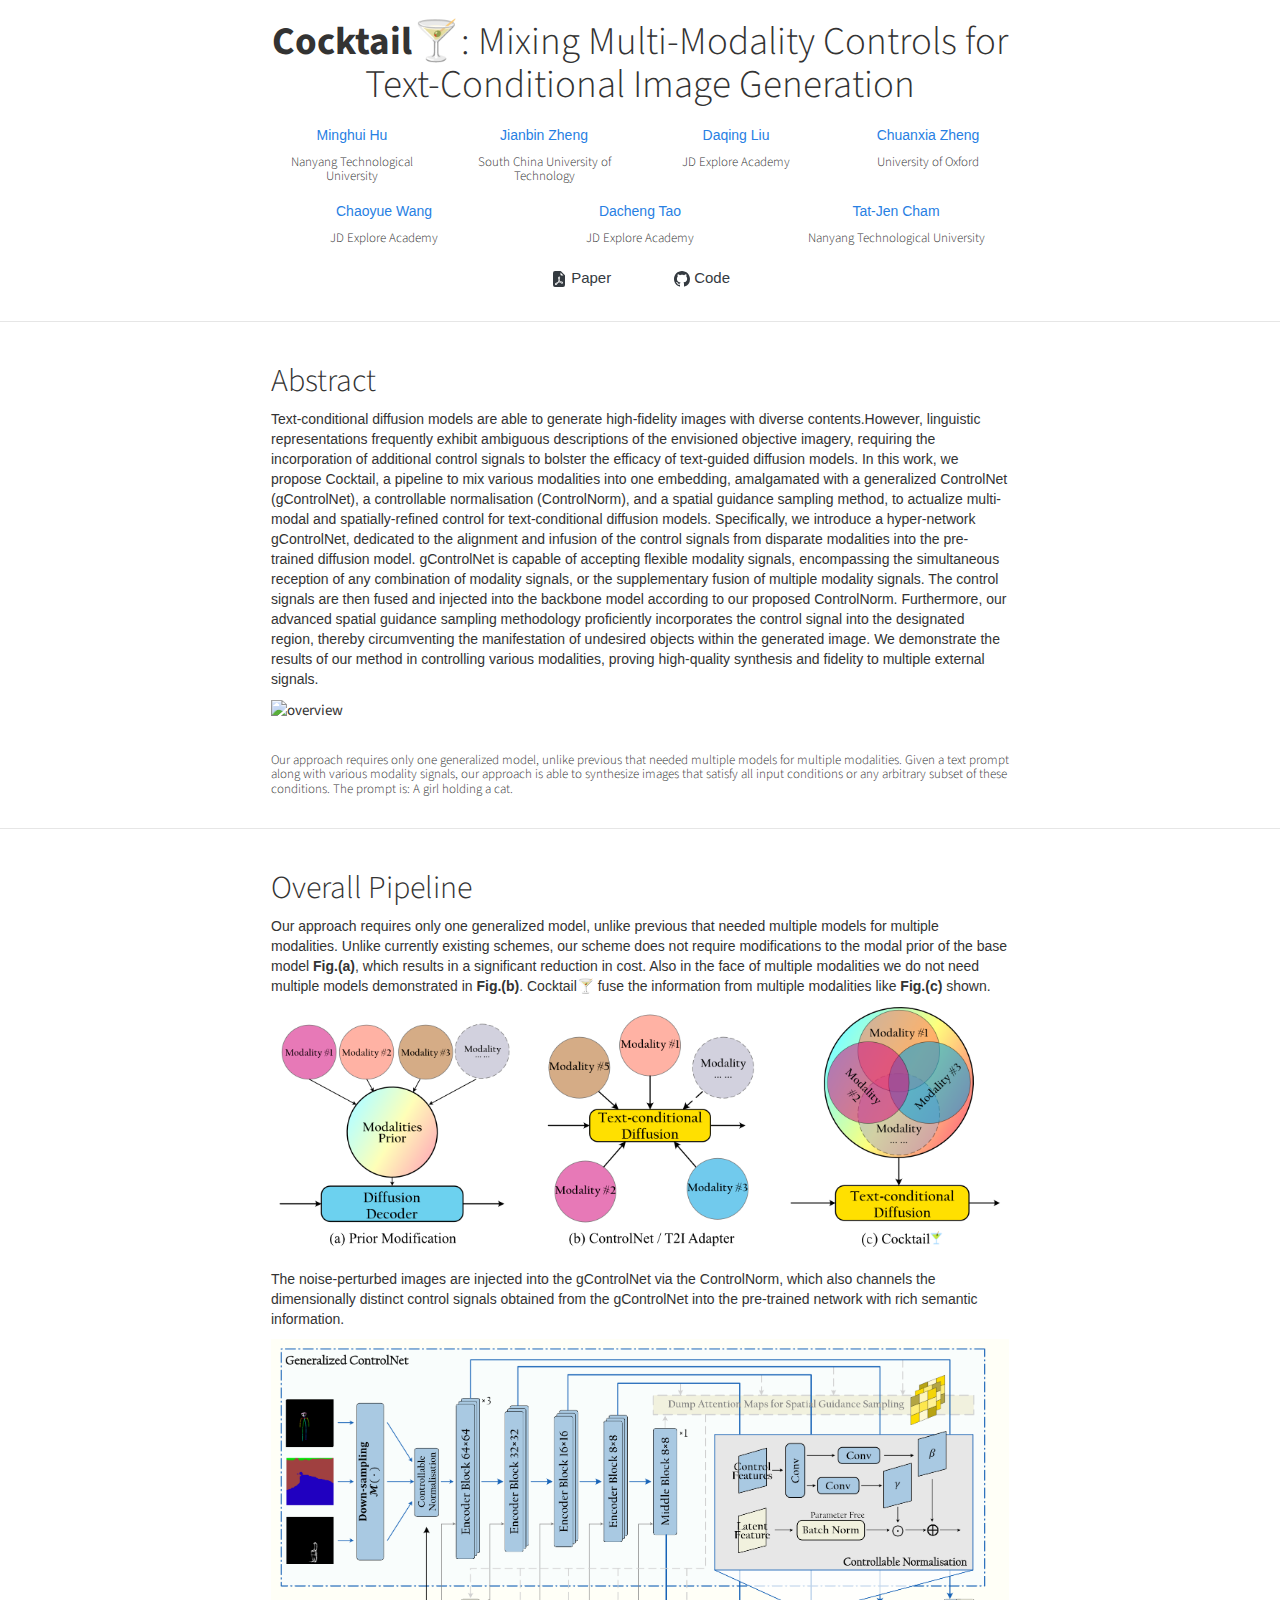
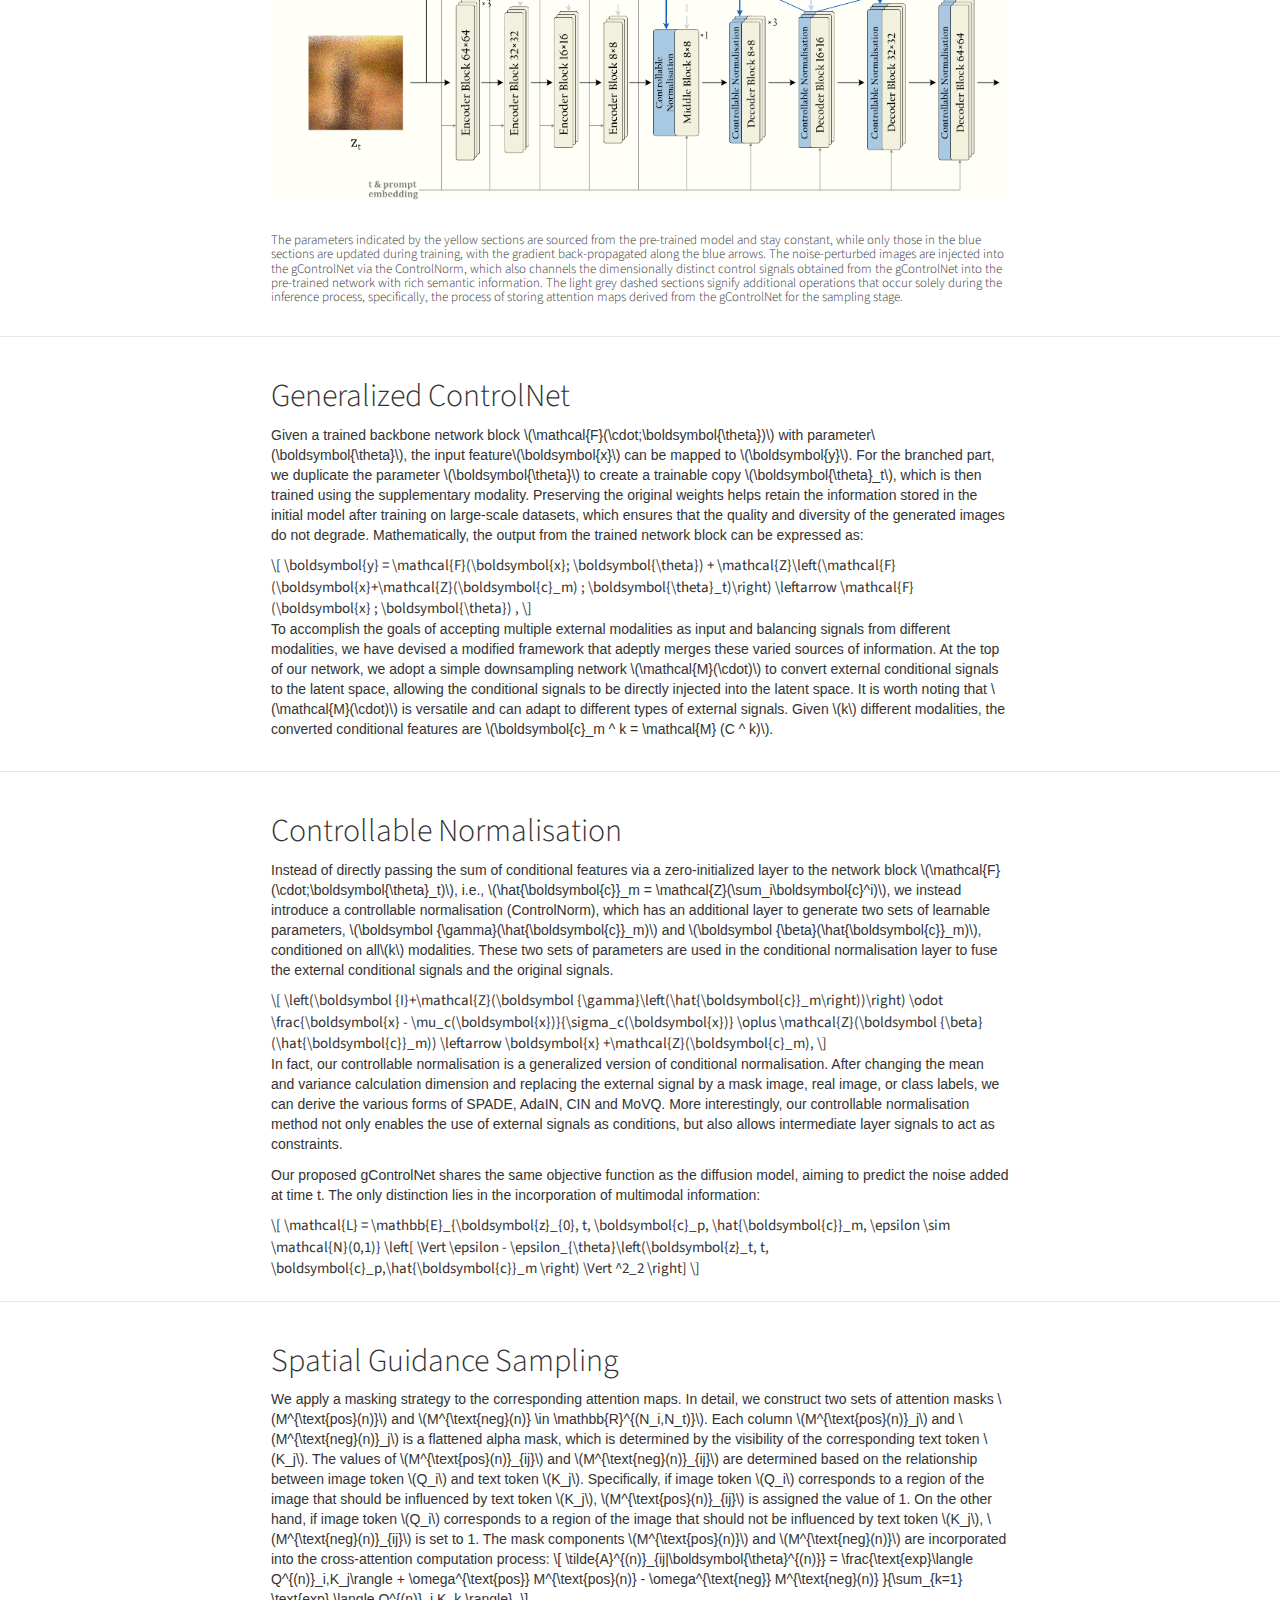
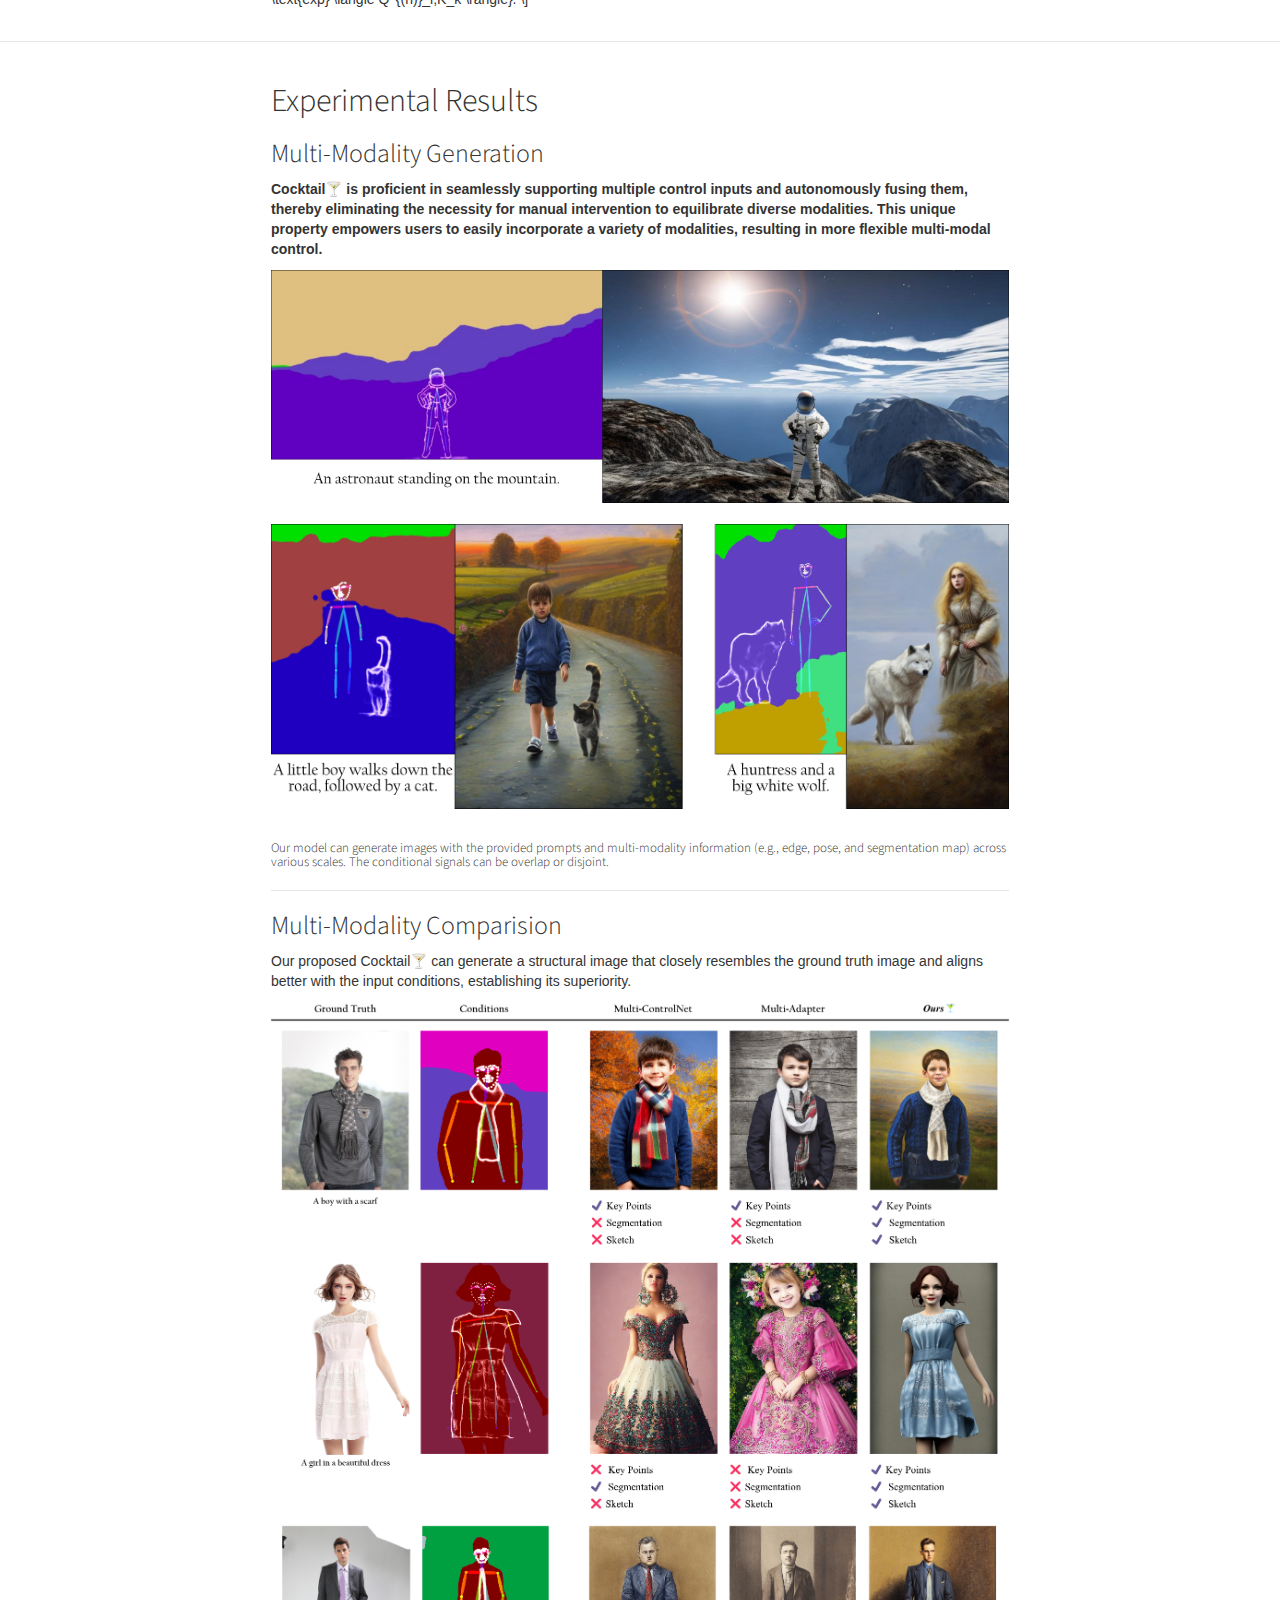
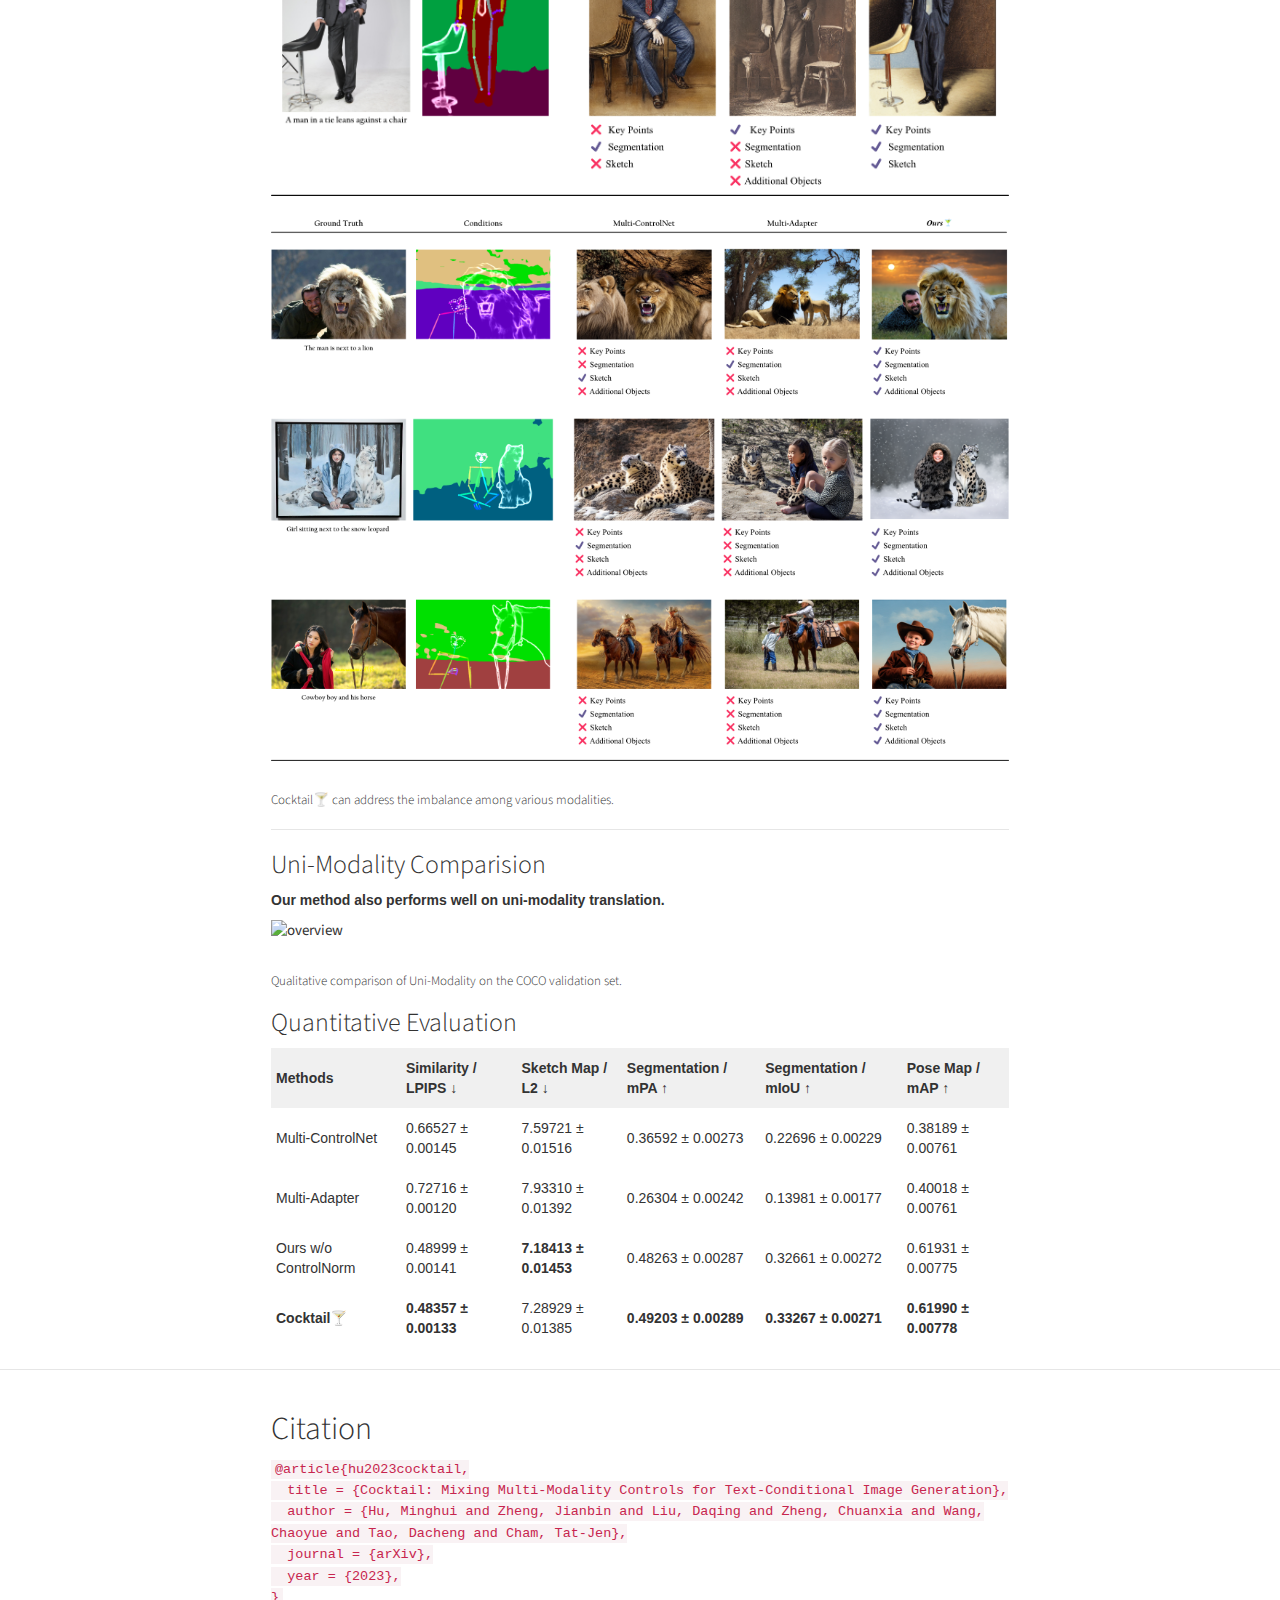
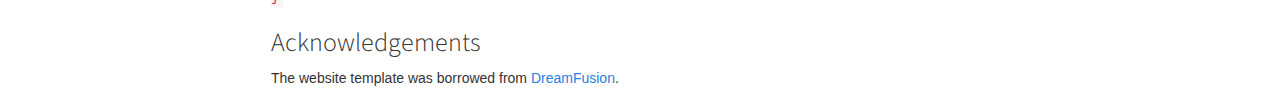
==== commit c7661d4a: "update cocktail" ====
--- a/cocktail/index.html
+++ b/cocktail/index.html
@@ -124,20 +124,7 @@
                     Code 
                 </a>
             </div>
-            <!-- <div class="col-md-2 text-center">
-                <a href="" target="_blank" class="link-block btn btn-outline-dark">
-                        <svg width="16" height="16" viewBox="0 0 256 256" fill="currentColor" xmlns="http://www.w3.org/2000/svg" viewBox="0 0 16 16">
-                            <path d="M230.721 172.7C230.183 170.673 229.313 168.75 228.146 167.008C228.396 166.091 228.587 165.159 228.714 164.217C229.543 158.241 227.471 152.77 223.567 148.537C221.452 146.225 219.185 144.698 216.784 143.761C218.36 137.018 219.157 130.117 219.161 123.193C219.161 120.03 218.982 116.932 218.682 113.88C218.526 112.356 218.337 110.836 218.115 109.32C217.428 104.847 216.408 100.431 215.064 96.11C214.183 93.2707 213.164 90.476 212.01 87.736C210.281 83.6782 208.262 79.75 205.969 75.982C204.465 73.475 202.827 71.0508 201.062 68.72C200.197 67.543 199.296 66.3938 198.358 65.274C195.58 61.898 192.561 58.7277 189.325 55.788C188.25 54.7997 187.145 53.8453 186.01 52.926C184.893 51.9943 183.751 51.0927 182.586 50.222C180.241 48.4766 177.818 46.8392 175.324 45.315C161.543 36.945 145.382 32.145 128.109 32.145C77.817 32.145 37.057 72.907 37.057 123.196C37.055 130.208 37.867 137.196 39.477 144.02C37.317 144.958 35.247 146.42 33.327 148.535C29.424 152.766 27.351 158.217 28.18 164.193C28.306 165.142 28.495 166.082 28.747 167.006C27.5811 168.749 26.7117 170.673 26.174 172.7C24.974 177.261 25.369 181.374 26.894 184.978C25.236 189.688 25.65 194.704 27.809 199.065C29.379 202.25 31.626 204.714 34.396 206.916C37.689 209.534 41.811 211.758 46.783 213.892C52.715 216.422 59.956 218.799 63.249 219.671C71.755 221.873 79.911 223.269 88.177 223.337C99.954 223.446 110.096 220.677 117.357 213.59C120.924 214.027 124.515 214.246 128.109 214.244C131.906 214.236 135.699 213.997 139.467 213.529C146.711 220.661 156.892 223.455 168.712 223.343C176.977 223.277 185.133 221.881 193.617 219.676C196.932 218.804 204.17 216.427 210.105 213.897C215.077 211.76 219.199 209.536 222.514 206.922C225.263 204.719 227.508 202.256 229.079 199.071C231.26 194.709 231.652 189.693 230.017 184.983C231.527 181.379 231.92 177.257 230.721 172.7ZM222.281 184.673C223.952 187.844 224.059 191.427 222.585 194.764C220.349 199.821 214.795 203.805 204.008 208.082C197.3 210.742 191.158 212.443 191.104 212.458C182.232 214.759 174.208 215.928 167.262 215.928C155.76 215.928 147.201 212.754 141.773 206.486C132.594 208.05 123.222 208.103 114.026 206.644C108.591 212.808 100.081 215.928 88.676 215.928C81.729 215.928 73.706 214.759 64.833 212.458C64.779 212.443 58.639 210.742 51.929 208.082C41.143 203.805 35.587 199.824 33.352 194.764C31.878 191.427 31.985 187.844 33.656 184.673C33.81 184.378 33.976 184.091 34.153 183.813C33.1516 182.309 32.4799 180.61 32.182 178.827C31.8842 177.045 31.967 175.22 32.425 173.472C33.089 170.949 34.46 168.851 36.322 167.344C35.425 165.87 34.8365 164.23 34.592 162.522C34.056 158.808 35.289 155.1 38.062 152.076C40.222 149.723 43.275 148.428 46.655 148.428H46.745C44.1965 140.259 42.9044 131.75 42.913 123.193C42.913 76.522 80.749 38.683 127.427 38.683C174.104 38.683 211.94 76.518 211.94 123.193C211.947 131.773 210.646 140.304 208.081 148.492C208.489 148.452 208.889 148.432 209.282 148.431C212.662 148.431 215.716 149.726 217.874 152.079C220.647 155.1 221.881 158.811 221.344 162.525C221.1 164.233 220.511 165.873 219.615 167.347C221.477 168.854 222.849 170.952 223.512 173.475C223.97 175.223 224.053 177.048 223.755 178.831C223.458 180.613 222.786 182.312 221.784 183.816C221.961 184.091 222.129 184.378 222.281 184.673Z" fill="white"/>
-                            <path d="M221.784 183.816C222.786 182.312 223.458 180.613 223.756 178.831C224.053 177.048 223.97 175.223 223.512 173.475C222.848 170.952 221.476 168.854 219.615 167.347C220.512 165.873 221.1 164.233 221.344 162.525C221.881 158.811 220.648 155.103 217.874 152.079C215.716 149.726 212.662 148.431 209.282 148.431C208.889 148.431 208.489 148.452 208.081 148.492C210.643 140.304 211.942 131.774 211.933 123.195C211.933 76.5231 174.097 38.6851 127.424 38.6851C80.75 38.6851 42.9099 76.5191 42.9099 123.195C42.9015 131.752 44.1936 140.261 46.742 148.43H46.6519C43.2719 148.43 40.219 149.724 38.06 152.077C35.287 155.098 34.0529 158.81 34.5899 162.523C34.8346 164.231 35.4231 165.872 36.3199 167.346C34.4579 168.852 33.086 170.95 32.422 173.473C31.9642 175.222 31.8817 177.047 32.1799 178.83C32.4781 180.612 33.1501 182.312 34.1519 183.816C33.9739 184.094 33.8099 184.381 33.6549 184.676C31.9849 187.847 31.877 191.43 33.352 194.767C35.588 199.824 41.1419 203.808 51.9289 208.085C58.6359 210.745 64.779 212.446 64.833 212.461C73.705 214.762 81.729 215.931 88.675 215.931C100.081 215.931 108.591 212.811 114.026 206.647C123.222 208.106 132.594 208.052 141.773 206.489C147.201 212.757 155.76 215.931 167.262 215.931C174.208 215.931 182.232 214.762 191.103 212.461C191.158 212.446 197.298 210.745 204.008 208.085C214.795 203.808 220.35 199.824 222.585 194.767C224.059 191.43 223.952 187.847 222.281 184.676C222.129 184.379 221.961 184.091 221.784 183.816ZM110.137 196.997C109.669 197.815 109.168 198.614 108.635 199.391C107.23 201.448 105.382 203.02 103.237 204.188C99.1369 206.424 93.947 207.205 88.675 207.205C80.346 207.205 71.808 205.256 67.023 204.015C66.787 203.954 37.689 195.735 41.373 188.739C41.993 187.562 43.0129 187.092 44.2979 187.092C49.4849 187.092 58.9299 194.816 62.9889 194.816C63.8959 194.816 64.5359 194.43 64.7969 193.488C66.5269 187.284 38.5039 184.676 40.8639 175.692C41.2799 174.102 42.41 173.456 43.998 173.456C50.856 173.455 66.248 185.516 69.467 185.516C69.714 185.516 69.8909 185.443 69.9869 185.291C70.0009 185.268 70.015 185.246 70.028 185.222C71.539 182.727 70.6719 180.913 60.3209 174.573L59.3269 173.968C47.9359 167.074 39.9409 162.925 44.4879 157.975C45.0109 157.404 45.7529 157.151 46.6539 157.151C47.7219 157.151 49.0149 157.508 50.4389 158.108C56.4549 160.645 64.793 167.564 68.276 170.581C68.8239 171.057 69.3683 171.538 69.9089 172.022C69.9089 172.022 74.319 176.608 76.985 176.608C77.599 176.608 78.1199 176.366 78.4729 175.768C80.364 172.58 60.9099 157.838 59.8129 151.755C59.0689 147.634 60.3349 145.546 62.6749 145.546C63.7879 145.546 65.1459 146.02 66.6449 146.971C71.2949 149.922 80.2729 165.35 83.5599 171.352C84.6619 173.363 86.5429 174.213 88.2379 174.213C91.6009 174.213 94.2299 170.87 88.5459 166.622C80.0029 160.23 83.001 149.782 87.078 149.139C87.252 149.111 87.4279 149.097 87.6029 149.097C91.3109 149.097 92.9459 155.486 92.9459 155.486C92.9459 155.486 97.7399 167.524 105.975 175.753C113.447 183.222 114.491 189.351 110.137 196.997ZM136.766 198.407L136.339 198.458L135.611 198.541C135.228 198.581 134.844 198.619 134.459 198.654L134.084 198.688L133.741 198.717L133.255 198.756L132.718 198.795L132.182 198.83L132.063 198.838C131.923 198.846 131.783 198.855 131.641 198.862L131.462 198.872C131.296 198.881 131.13 198.889 130.962 198.896L130.381 198.921L129.854 198.939L129.502 198.949H129.323C129.213 198.949 129.104 198.955 128.994 198.956H128.82C128.71 198.956 128.601 198.956 128.491 198.961L128.043 198.967H127.418C126.927 198.967 126.437 198.962 125.949 198.952L125.553 198.943C125.44 198.943 125.327 198.938 125.216 198.934L124.796 198.922L124.275 198.902L123.805 198.881L123.684 198.876L123.237 198.853C123.112 198.846 122.989 198.84 122.865 198.831L122.576 198.814C122.213 198.791 121.85 198.766 121.487 198.738L121.107 198.707C120.947 198.695 120.787 198.68 120.628 198.666C120.441 198.65 120.254 198.632 120.067 198.614C119.754 198.585 119.441 198.553 119.128 198.519H119.113C123.683 188.324 121.372 178.802 112.137 169.575C106.08 163.526 102.051 154.594 101.215 152.633C99.5229 146.828 95.045 140.375 87.608 140.375C86.979 140.375 86.351 140.425 85.73 140.523C82.472 141.036 79.624 142.911 77.592 145.733C75.396 143.002 73.262 140.831 71.332 139.605C68.422 137.76 65.5179 136.824 62.6889 136.824C59.1579 136.824 56.0019 138.274 53.8019 140.904L53.7459 140.971C53.7039 140.798 53.6639 140.625 53.6229 140.451L53.6179 140.428C53.1992 138.638 52.8477 136.833 52.5639 135.016C52.5639 135.004 52.5639 134.992 52.5579 134.98C52.5359 134.843 52.5159 134.705 52.4949 134.568C52.4334 134.162 52.3757 133.755 52.3219 133.348C52.2979 133.163 52.2719 132.978 52.2489 132.793L52.1809 132.238C52.1589 132.053 52.1409 131.885 52.1209 131.709L52.115 131.665C52.0351 130.945 51.9651 130.225 51.9049 129.503L51.8829 129.226L51.8479 128.754C51.8379 128.625 51.8279 128.495 51.8209 128.365C51.8209 128.334 51.8159 128.304 51.8149 128.275C51.7895 127.913 51.7678 127.55 51.7499 127.187C51.7399 126.998 51.7299 126.81 51.7219 126.62L51.7019 126.124L51.6969 125.974L51.6809 125.517L51.6709 125.128C51.6709 124.973 51.6629 124.818 51.6609 124.663C51.6579 124.508 51.6539 124.338 51.6529 124.174C51.6509 124.01 51.6529 123.848 51.6479 123.685C51.6439 123.521 51.6479 123.358 51.6479 123.195C51.6479 81.3421 85.5789 47.4111 127.436 47.4111C169.292 47.4111 203.222 81.3411 203.222 123.195V124.174C203.222 124.337 203.217 124.501 203.214 124.663C203.214 124.798 203.208 124.931 203.204 125.068C203.204 125.188 203.199 125.309 203.195 125.425C203.195 125.578 203.186 125.731 203.181 125.884V125.896L203.16 126.427C203.153 126.582 203.147 126.738 203.139 126.893L203.134 127.003L203.107 127.499C203.048 128.562 202.967 129.623 202.866 130.683V130.696C202.849 130.87 202.832 131.044 202.813 131.218L202.768 131.629L202.679 132.433L202.628 132.84L202.565 133.319C202.542 133.493 202.519 133.668 202.493 133.841C202.467 134.036 202.438 134.23 202.409 134.424L202.34 134.883L202.258 135.403C202.23 135.576 202.2 135.748 202.168 135.92C202.135 136.093 202.109 136.265 202.079 136.437C202.019 136.781 201.956 137.125 201.89 137.468C201.789 137.981 201.686 138.493 201.58 139.005L201.47 139.512C201.434 139.681 201.395 139.851 201.357 140.02C199.224 137.947 196.399 136.818 193.284 136.818C190.457 136.818 187.55 137.753 184.641 139.598C182.711 140.824 180.578 142.996 178.381 145.726C176.346 142.904 173.498 141.029 170.242 140.516C169.621 140.418 168.993 140.368 168.364 140.368C160.925 140.368 156.45 146.821 154.757 152.626C153.917 154.587 149.887 163.519 143.825 169.577C134.596 178.775 132.268 188.254 136.766 198.407ZM215.007 177.998L214.977 178.087C214.901 178.288 214.813 178.484 214.714 178.674C214.639 178.814 214.558 178.95 214.47 179.082C214.303 179.331 214.12 179.569 213.921 179.793C213.875 179.845 213.831 179.897 213.779 179.948C213.707 180.025 213.634 180.101 213.559 180.175C212.213 181.509 210.161 182.679 207.841 183.752C207.578 183.871 207.311 183.99 207.042 184.11L206.774 184.229C206.595 184.308 206.416 184.386 206.228 184.463C206.049 184.541 205.863 184.619 205.677 184.695L205.119 184.925C203.814 185.462 202.477 185.974 201.173 186.479L200.615 186.696L200.064 186.912C199.697 187.055 199.335 187.198 198.979 187.341L198.448 187.555L197.926 187.768L197.67 187.876C197.499 187.947 197.332 188.018 197.165 188.089C193.328 189.736 190.567 191.411 191.147 193.489C191.163 193.548 191.181 193.604 191.201 193.659C191.253 193.813 191.324 193.958 191.413 194.095C191.465 194.176 191.525 194.253 191.592 194.323C192.274 195.032 193.515 194.92 195.08 194.357C195.3 194.276 195.519 194.192 195.736 194.104L195.872 194.048C196.23 193.896 196.609 193.726 196.996 193.542C197.093 193.496 197.191 193.452 197.289 193.401C199.203 192.465 201.372 191.205 203.524 190.058C204.385 189.593 205.258 189.152 206.142 188.733C208.18 187.774 210.096 187.094 211.636 187.094C212.359 187.094 212.997 187.242 213.529 187.582L213.618 187.641C213.952 187.876 214.232 188.178 214.441 188.528C214.482 188.595 214.522 188.666 214.561 188.739C215.322 190.184 214.685 191.68 213.194 193.147C211.763 194.556 209.537 195.937 207.007 197.215C206.819 197.31 206.631 197.405 206.44 197.498C198.91 201.196 189.049 203.981 188.912 204.016C186.284 204.697 182.526 205.591 178.292 206.26L177.666 206.358L177.563 206.373C177.089 206.445 176.614 206.512 176.138 206.574C175.655 206.639 175.167 206.698 174.676 206.753L174.586 206.763C172.806 206.968 171.019 207.104 169.228 207.169H169.202C168.554 207.192 167.907 207.204 167.259 207.204H166.512C165.524 207.191 164.538 207.146 163.553 207.07C163.53 207.07 163.505 207.07 163.482 207.064C163.129 207.037 162.777 207.004 162.425 206.965C162.06 206.926 161.696 206.882 161.333 206.833C161.094 206.801 160.856 206.765 160.618 206.726C160.376 206.687 160.134 206.647 159.893 206.605L159.564 206.543L159.539 206.538C159.192 206.472 158.847 206.399 158.503 206.319C158.303 206.274 158.104 206.23 157.907 206.176L157.788 206.146C157.69 206.122 157.595 206.096 157.498 206.07L157.445 206.056L157.137 205.966C157.025 205.935 156.913 205.901 156.801 205.868L156.762 205.857L156.471 205.768C156.361 205.734 156.251 205.698 156.142 205.662L155.874 205.573L155.677 205.504C155.487 205.437 155.298 205.368 155.111 205.296L154.933 205.226L154.786 205.168C154.502 205.054 154.22 204.935 153.941 204.81L153.756 204.72L153.725 204.706C153.659 204.675 153.594 204.644 153.528 204.617C153.399 204.555 153.271 204.491 153.144 204.426L153.105 204.407L152.921 204.31C152.594 204.139 152.274 203.957 151.96 203.764L151.788 203.658C151.702 203.605 151.616 203.55 151.532 203.494L151.308 203.346L151.067 203.18L150.923 203.077C150.771 202.969 150.622 202.857 150.476 202.742L150.243 202.563C150.15 202.488 150.058 202.412 149.967 202.335C149.89 202.272 149.815 202.206 149.74 202.14L149.734 202.135C149.653 202.064 149.574 201.993 149.495 201.92C149.417 201.849 149.339 201.777 149.263 201.704L149.254 201.695C149.174 201.619 149.096 201.542 149.019 201.463C148.942 201.385 148.863 201.307 148.788 201.227C148.713 201.148 148.636 201.067 148.562 200.984C148.488 200.902 148.42 200.827 148.35 200.746L148.327 200.719C148.259 200.641 148.192 200.562 148.126 200.481C147.983 200.31 147.844 200.135 147.71 199.956C147.575 199.776 147.443 199.592 147.314 199.405L147.191 199.221C147.027 198.981 146.867 198.739 146.712 198.493C146.596 198.316 146.483 198.138 146.373 197.957C146.302 197.844 146.234 197.73 146.166 197.618L146.138 197.572C146.073 197.462 146.009 197.354 145.947 197.245C145.911 197.186 145.877 197.127 145.845 197.066C145.812 197.004 145.774 196.941 145.739 196.878L145.682 196.779L145.647 196.715C145.58 196.595 145.514 196.474 145.45 196.352C145.42 196.298 145.391 196.244 145.36 196.192L145.271 196.019L145.181 195.848C144.956 195.398 144.743 194.942 144.543 194.48L144.472 194.311C144.426 194.198 144.383 194.086 144.337 193.975C144.315 193.921 144.293 193.868 144.274 193.814C144.167 193.537 144.067 193.257 143.975 192.975C143.942 192.874 143.91 192.775 143.88 192.675C143.808 192.448 143.743 192.219 143.685 191.988C143.614 191.719 143.551 191.448 143.498 191.175C143.487 191.12 143.476 191.065 143.467 191.012C143.415 190.745 143.373 190.476 143.34 190.206C143.332 190.153 143.326 190.1 143.32 190.047L143.303 189.885C143.281 189.673 143.264 189.46 143.254 189.247C143.254 189.193 143.249 189.139 143.247 189.087C143.242 188.981 143.24 188.875 143.239 188.769C143.183 184.496 145.345 180.388 149.968 175.767C158.203 167.54 162.997 155.501 162.997 155.501C162.997 155.501 163.126 154.996 163.394 154.269C163.431 154.168 163.47 154.064 163.514 153.955C163.67 153.548 163.846 153.148 164.041 152.758L164.08 152.683C164.246 152.351 164.428 152.027 164.624 151.712C164.67 151.639 164.714 151.567 164.765 151.494C164.912 151.277 165.067 151.065 165.23 150.86C165.319 150.749 165.416 150.639 165.513 150.532C165.552 150.49 165.59 150.448 165.631 150.408C166.108 149.915 166.653 149.513 167.27 149.299L167.348 149.273C167.4 149.256 167.452 149.24 167.505 149.225C167.566 149.209 167.627 149.195 167.69 149.182L167.719 149.176C167.849 149.15 167.981 149.133 168.114 149.124H168.125C168.194 149.124 168.264 149.117 168.335 149.117C168.424 149.117 168.507 149.117 168.594 149.126C168.684 149.134 168.773 149.144 168.863 149.158C169.605 149.276 170.311 149.718 170.919 150.4C171.15 150.66 171.358 150.94 171.54 151.236C171.66 151.428 171.773 151.631 171.88 151.845C171.923 151.934 171.964 152.016 172.004 152.104C172.108 152.33 172.202 152.56 172.284 152.795C172.479 153.345 172.626 153.911 172.723 154.487C172.807 154.992 172.857 155.502 172.873 156.013C172.881 156.286 172.881 156.563 172.873 156.842C172.819 158.14 172.553 159.421 172.086 160.634C172.044 160.745 171.997 160.857 171.952 160.969C171.86 161.195 171.759 161.417 171.65 161.634C171.569 161.799 171.484 161.965 171.392 162.13C171.332 162.24 171.269 162.35 171.206 162.46C171.045 162.734 170.871 163.006 170.684 163.277L170.571 163.439C170.129 164.055 169.637 164.633 169.099 165.167C168.569 165.698 168.001 166.189 167.4 166.637C166.798 167.083 166.233 167.577 165.711 168.114C164.208 169.691 163.858 171.083 164.196 172.138C164.25 172.304 164.321 172.465 164.407 172.617C164.508 172.791 164.628 172.951 164.764 173.097L164.817 173.152L164.871 173.206C164.925 173.258 164.982 173.309 165.043 173.359L165.103 173.407C165.248 173.519 165.402 173.619 165.563 173.707C165.61 173.732 165.652 173.757 165.705 173.781C165.879 173.866 166.058 173.939 166.242 173.998C166.293 174.015 166.344 174.03 166.396 174.046L166.461 174.063L166.551 174.087L166.628 174.106L166.712 174.124L166.795 174.141L166.874 174.154C166.932 174.164 166.992 174.174 167.052 174.181L167.109 174.19L167.213 174.2L167.277 174.207L167.382 174.214H167.444L167.554 174.22H167.9L167.999 174.214L168.113 174.207L168.252 174.194L168.382 174.179C168.412 174.179 168.442 174.171 168.472 174.165C168.872 174.107 169.264 174.001 169.639 173.849L169.798 173.782C169.887 173.743 169.977 173.702 170.059 173.658C170.235 173.57 170.406 173.47 170.57 173.361C170.799 173.211 171.015 173.043 171.217 172.858C171.265 172.815 171.312 172.769 171.358 172.725C171.381 172.703 171.403 172.682 171.425 172.658C171.469 172.613 171.514 172.569 171.558 172.52C171.878 172.168 172.155 171.78 172.383 171.363C174.34 167.804 176.391 164.298 178.534 160.849L178.828 160.378L179.125 159.907C179.273 159.668 179.423 159.433 179.572 159.199L179.722 158.965C180.22 158.185 180.726 157.41 181.241 156.641L181.546 156.185C182.158 155.278 182.768 154.396 183.373 153.558L183.674 153.143C184.332 152.236 185.017 151.348 185.728 150.482L186.01 150.144C186.057 150.088 186.1 150.032 186.151 149.978C186.244 149.868 186.337 149.761 186.428 149.657C186.474 149.604 186.517 149.552 186.566 149.5L186.834 149.198L186.968 149.051C187.103 148.906 187.235 148.767 187.365 148.634C187.455 148.544 187.538 148.455 187.624 148.371C188.131 147.853 188.69 147.388 189.293 146.985L189.433 146.895C189.567 146.805 189.706 146.721 189.848 146.645C192.212 145.303 194.169 145.204 195.296 146.331C195.978 147.013 196.356 148.144 196.335 149.718C196.335 149.787 196.335 149.857 196.33 149.929V150.006C196.33 150.078 196.324 150.15 196.318 150.223C196.318 150.313 196.308 150.402 196.299 150.492C196.29 150.581 196.285 150.649 196.276 150.729C196.276 150.751 196.272 150.774 196.268 150.798C196.262 150.867 196.253 150.938 196.243 151.009C196.243 151.03 196.243 151.052 196.235 151.074C196.224 151.169 196.21 151.263 196.194 151.357C196.183 151.447 196.168 151.531 196.152 151.619L196.126 151.768C196.1 151.91 196.067 152.05 196.026 152.188C195.948 152.447 195.854 152.7 195.743 152.946C195.588 153.284 195.417 153.613 195.229 153.933C195.125 154.111 195.018 154.286 194.907 154.459C194.793 154.638 194.673 154.819 194.549 155.002C194.233 155.454 193.905 155.897 193.564 156.33L193.408 156.527C192.852 157.22 192.278 157.899 191.686 158.562L191.499 158.772C191.247 159.053 190.991 159.336 190.729 159.62L190.532 159.834C190.401 159.977 190.264 160.12 190.132 160.264C190.001 160.407 189.864 160.552 189.726 160.697L189.315 161.13L188.898 161.566L188.478 162.002C188.196 162.294 187.913 162.586 187.628 162.878C183.573 167.037 179.301 171.182 177.855 173.766C177.758 173.934 177.671 174.108 177.593 174.285C177.387 174.755 177.301 175.157 177.36 175.482C177.379 175.589 177.416 175.691 177.471 175.785C177.552 175.926 177.651 176.056 177.766 176.172C177.819 176.224 177.875 176.272 177.934 176.316C178.232 176.528 178.591 176.637 178.957 176.627H179.071L179.188 176.618L179.305 176.605L179.402 176.591C179.415 176.589 179.429 176.587 179.442 176.583L179.531 176.566L179.554 176.561L179.653 176.54L179.688 176.531C179.723 176.522 179.757 176.513 179.792 176.503C179.827 176.493 179.875 176.48 179.917 176.466C180.093 176.413 180.265 176.35 180.434 176.278C180.523 176.242 180.61 176.203 180.696 176.161C180.741 176.141 180.786 176.12 180.828 176.098L180.962 176.032C181.282 175.866 181.594 175.685 181.898 175.491L182.031 175.401C182.076 175.373 182.121 175.344 182.164 175.312L182.297 175.223L182.368 175.174L182.56 175.039C182.739 174.916 182.906 174.789 183.075 174.66L183.09 174.648L183.359 174.44C183.726 174.15 184.074 173.858 184.39 173.583L184.6 173.399L184.619 173.381L184.729 173.284C184.987 173.052 185.217 172.836 185.408 172.658L185.487 172.581C185.556 172.516 185.619 172.455 185.676 172.403L185.788 172.292L185.828 172.253L185.839 172.242L185.956 172.125L186.03 172.048L186.039 172.041L186.074 172.009L186.118 171.969L186.132 171.956L186.169 171.922L186.373 171.743L186.487 171.641C186.548 171.588 186.607 171.534 186.666 171.479L186.802 171.358C186.827 171.338 186.851 171.316 186.876 171.294L187.019 171.169L187.229 170.984L187.341 170.887C187.776 170.509 188.305 170.052 188.913 169.537L189.162 169.326L189.573 168.981L189.994 168.63C190.544 168.173 191.136 167.688 191.762 167.185L192.173 166.855C192.523 166.576 192.882 166.292 193.246 166.006C193.393 165.891 193.542 165.776 193.694 165.662C194.066 165.373 194.44 165.086 194.817 164.803C195.675 164.155 196.56 163.506 197.456 162.874L197.84 162.606C198.109 162.421 198.377 162.235 198.645 162.054L198.888 161.89C199.367 161.565 199.853 161.248 200.343 160.939L200.586 160.786L200.827 160.636C201.069 160.486 201.309 160.339 201.548 160.196L201.787 160.053L202.265 159.775L202.734 159.506L202.829 159.454L203.2 159.25C203.355 159.166 203.509 159.085 203.663 159.006L203.892 158.888L204.115 158.776C204.193 158.739 204.27 158.7 204.346 158.663C204.848 158.415 205.36 158.187 205.88 157.979C206.021 157.919 206.161 157.865 206.3 157.818L206.71 157.674C206.833 157.633 206.953 157.594 207.068 157.559L207.108 157.547C207.17 157.527 207.232 157.509 207.293 157.493L207.311 157.488C207.439 157.451 207.566 157.419 207.691 157.389H207.7C208.054 157.304 208.414 157.243 208.777 157.206C208.944 157.189 209.111 157.18 209.279 157.181H209.363C209.475 157.181 209.583 157.188 209.69 157.199C209.739 157.199 209.788 157.209 209.836 157.215H209.856C209.904 157.221 209.952 157.228 210 157.239C210.047 157.248 210.095 157.256 210.141 157.267H210.156C210.203 157.277 210.245 157.289 210.294 157.303C210.548 157.374 210.79 157.484 211.012 157.628C211.121 157.699 211.223 157.779 211.317 157.868L211.344 157.894C211.362 157.91 211.379 157.927 211.395 157.944L211.444 157.997C211.846 158.418 212.178 158.901 212.428 159.427L212.466 159.517C212.551 159.717 212.618 159.924 212.666 160.135C212.808 160.781 212.753 161.455 212.508 162.07C212.415 162.318 212.302 162.557 212.169 162.785C211.858 163.309 211.489 163.796 211.07 164.237L210.981 164.332C210.848 164.472 210.71 164.612 210.565 164.752C210.501 164.815 210.434 164.877 210.367 164.94L210.162 165.129L210.055 165.224C209.797 165.454 209.532 165.677 209.263 165.893C209.1 166.025 208.936 166.154 208.77 166.281C208.184 166.729 207.587 167.161 206.979 167.578C206.612 167.83 206.242 168.077 205.869 168.321C204.95 168.924 204.021 169.512 203.083 170.084C201.115 171.294 198.934 172.588 196.609 173.995L196.007 174.36C195.348 174.762 194.726 175.146 194.14 175.512L193.845 175.697L193.287 176.055C192.917 176.292 192.548 176.531 192.179 176.77L191.882 176.966C191.737 177.06 191.593 177.156 191.449 177.252L191.308 177.342L190.876 177.633L190.647 177.79L190.379 177.976L190.13 178.149C189.713 178.444 189.325 178.725 188.968 178.992L188.834 179.094C188.624 179.253 188.416 179.415 188.211 179.58C187.902 179.829 187.62 180.067 187.367 180.296L187.243 180.409C187.172 180.474 187.102 180.539 187.035 180.603C186.989 180.648 186.946 180.693 186.898 180.736L186.834 180.8C186.691 180.944 186.551 181.091 186.416 181.242L186.35 181.318C186.203 181.488 186.075 181.651 185.963 181.81L185.913 181.881C185.825 182.009 185.744 182.141 185.671 182.277C185.652 182.311 185.635 182.345 185.618 182.379L185.569 182.481L185.536 182.555L185.515 182.605L185.498 182.65L185.475 182.711C185.413 182.88 185.37 183.056 185.345 183.234L185.337 183.296L185.331 183.354V183.669C185.331 183.695 185.331 183.721 185.338 183.749L185.343 183.797C185.343 183.823 185.349 183.848 185.353 183.876C185.357 183.902 185.364 183.949 185.372 183.986V183.991C185.379 184.026 185.386 184.06 185.395 184.095C185.404 184.13 185.413 184.17 185.424 184.206C185.443 184.277 185.467 184.347 185.492 184.417C185.508 184.459 185.523 184.5 185.54 184.541C185.54 184.549 185.546 184.558 185.55 184.566L185.586 184.647L185.636 184.758C185.69 184.873 185.749 184.985 185.813 185.094L185.879 185.208L185.947 185.322C185.959 185.341 185.973 185.359 185.988 185.376L186.01 185.399L186.035 185.422L186.061 185.442C186.099 185.469 186.14 185.49 186.183 185.505C186.206 185.513 186.23 185.519 186.254 185.525C186.831 185.655 188.017 185.178 189.593 184.346C189.682 184.298 189.78 184.248 189.875 184.196L190.355 183.934L190.589 183.804C190.756 183.715 190.926 183.614 191.1 183.515L191.417 183.336C193.5 182.137 195.988 180.597 198.56 179.093C198.801 178.952 199.043 178.811 199.285 178.672L199.771 178.361C200.335 178.038 200.902 177.719 201.471 177.404C202.188 177.01 202.91 176.626 203.639 176.254L204.115 176.013C204.431 175.857 204.744 175.705 205.053 175.557C205.651 175.273 206.256 175.003 206.868 174.748L207.203 174.612L207.243 174.596C209.018 173.893 210.627 173.459 211.929 173.459C212.21 173.456 212.492 173.48 212.769 173.528H212.778C212.867 173.544 212.948 173.562 213.031 173.582H213.046C213.259 173.636 213.466 173.713 213.662 173.812C213.937 173.954 214.184 174.143 214.393 174.371C214.489 174.477 214.574 174.592 214.649 174.714C214.789 174.929 214.899 175.162 214.978 175.406C215.01 175.501 215.038 175.594 215.067 175.693C215.278 176.45 215.257 177.253 215.007 177.998Z" fill="#FF9D00"/>
-                            <path fill-rule="evenodd" clip-rule="evenodd" d="M203.21 123.685V123.194C203.21 81.34 169.292 47.411 127.435 47.411C85.5791 47.411 51.648 81.342 51.648 123.194V123.358C51.646 123.467 51.645 123.576 51.648 123.685C51.6529 123.848 51.6546 124.011 51.653 124.174L51.6581 124.534L51.661 124.663C51.661 124.723 51.6631 124.782 51.6651 124.842C51.6681 124.937 51.67 125.033 51.67 125.128L51.681 125.517L51.697 125.974L51.702 126.124L51.722 126.597V126.62C51.73 126.805 51.7401 126.989 51.7491 127.173L51.75 127.187C51.76 127.375 51.7701 127.564 51.7821 127.753C51.7921 127.927 51.802 128.101 51.815 128.275L51.8171 128.306C51.8258 128.455 51.8358 128.605 51.847 128.754L51.85 128.794L51.883 129.226L51.8861 129.254C51.8921 129.338 51.898 129.422 51.906 129.503C51.9658 130.224 52.0355 130.945 52.1151 131.664L52.12 131.709L52.181 132.238L52.2491 132.793L52.299 133.17L52.322 133.347C52.3753 133.755 52.433 134.162 52.495 134.568L52.4991 134.595L52.558 134.979C52.8435 136.808 53.1971 138.626 53.618 140.429L53.6231 140.451L53.655 140.586L53.746 140.971L53.802 140.904C56.002 138.274 59.158 136.824 62.689 136.824C65.519 136.824 68.4221 137.76 71.3321 139.605C73.2621 140.831 75.3961 143.002 77.5921 145.733C79.6241 142.911 82.4721 141.035 85.7301 140.523C86.3513 140.425 86.9792 140.376 87.6081 140.375C95.0441 140.375 99.523 146.828 101.215 152.633C102.051 154.594 106.08 163.526 112.156 169.568C121.392 178.795 123.703 188.316 119.132 198.511H119.148C119.459 198.546 119.772 198.578 120.087 198.607C120.274 198.625 120.46 198.643 120.648 198.659L120.714 198.665L121.127 198.7L121.507 198.73C121.869 198.758 122.232 198.784 122.596 198.807L122.885 198.824L123.114 198.838L123.256 198.846L123.703 198.869L123.825 198.874L124.294 198.895L124.816 198.915L125.235 198.927L125.305 198.929C125.394 198.933 125.483 198.936 125.572 198.936L125.668 198.939C126.258 198.953 126.847 198.96 127.437 198.959H128.063L128.51 198.954C128.62 198.949 128.729 198.949 128.84 198.949H129.014L129.165 198.945C129.224 198.943 129.283 198.941 129.343 198.941H129.522L129.873 198.932L130.401 198.914L130.982 198.888C131.15 198.882 131.316 198.873 131.482 198.865L131.661 198.854L131.927 198.84L132.083 198.831L132.201 198.823L132.738 198.788L133.274 198.749L133.761 198.71L134.103 198.681L134.479 198.647C135.107 198.591 135.733 198.525 136.359 198.45L136.786 198.399C132.287 188.247 134.616 178.767 143.813 169.577C149.876 163.519 153.905 154.587 154.745 152.625C156.438 146.821 160.914 140.368 168.352 140.368C168.981 140.368 169.61 140.418 170.231 140.516C173.486 141.028 176.334 142.904 178.369 145.726C180.566 142.996 182.699 140.823 184.63 139.597C187.539 137.753 190.445 136.817 193.272 136.817C196.388 136.817 199.212 137.947 201.345 140.02C201.384 139.851 201.422 139.682 201.459 139.512L201.568 139.006C201.607 138.821 201.646 138.636 201.683 138.451C201.749 138.124 201.815 137.797 201.878 137.467C201.944 137.125 202.007 136.781 202.067 136.437L202.098 136.251C202.117 136.141 202.135 136.031 202.156 135.92C202.19 135.748 202.218 135.576 202.246 135.402L202.257 135.336L202.328 134.883L202.398 134.424V134.42C202.449 134.081 202.497 133.742 202.542 133.403L202.553 133.319L202.616 132.841L202.667 132.433L202.757 131.629L202.792 131.306L202.801 131.218C202.82 131.044 202.838 130.87 202.854 130.696V130.682C202.867 130.544 202.881 130.405 202.893 130.266C202.964 129.478 203.024 128.686 203.072 127.891C203.081 127.761 203.088 127.63 203.096 127.499V127.493L203.122 127.002L203.128 126.892C203.144 126.56 203.158 126.228 203.169 125.896V125.884L203.174 125.754C203.179 125.645 203.183 125.535 203.183 125.425L203.185 125.381C203.189 125.278 203.193 125.172 203.193 125.067L203.196 124.977C203.199 124.872 203.202 124.768 203.202 124.663L203.204 124.574C203.207 124.441 203.21 124.307 203.21 124.174V123.685ZM108.638 199.391C114.64 190.59 114.214 183.984 105.98 175.754C97.7441 167.523 92.951 155.487 92.951 155.487C92.951 155.487 91.1621 148.496 87.0821 149.138C83.0021 149.78 80.0091 160.227 88.5521 166.622C97.0941 173.017 86.8521 177.353 83.5641 171.352C80.2761 165.35 71.299 149.923 66.645 146.972C61.991 144.021 58.718 145.675 59.815 151.757C60.36 154.776 65.4281 159.929 70.1631 164.743C74.9671 169.627 79.428 174.163 78.474 175.768C76.581 178.955 69.9141 172.023 69.9141 172.023C69.9141 172.023 49.038 153.025 44.494 157.976C40.304 162.539 46.765 166.418 56.7211 172.397C57.5671 172.905 58.4391 173.429 59.3321 173.969C70.7231 180.865 71.609 182.684 69.992 185.293C69.395 186.257 65.582 183.968 60.892 181.153C52.897 176.352 42.3551 170.023 40.8661 175.688C39.5781 180.591 47.334 183.595 54.368 186.32C60.228 188.59 65.5881 190.666 64.7991 193.484C63.9821 196.406 59.5531 193.969 54.7121 191.305C49.2771 188.314 43.3221 185.038 41.3731 188.735C37.6901 195.725 66.7831 203.954 67.0231 204.015C76.4231 206.453 100.295 211.619 108.638 199.391ZM147.303 199.391C141.301 190.59 141.727 183.984 149.962 175.754C158.197 167.523 162.99 155.487 162.99 155.487C162.99 155.487 164.779 148.496 168.859 149.138C172.939 149.78 175.932 160.227 167.39 166.622C158.847 173.017 169.089 177.353 172.377 171.352C175.666 165.35 184.637 149.923 189.291 146.972C193.945 144.021 197.22 145.675 196.122 151.757C195.578 154.776 190.509 159.929 185.774 164.744C180.97 169.628 176.509 174.163 177.462 175.768C179.355 178.955 186.027 172.019 186.027 172.019C186.027 172.019 206.902 153.022 211.448 157.973C215.637 162.535 209.176 166.415 199.219 172.394C198.348 172.917 197.478 173.441 196.609 173.966C185.218 180.862 184.332 182.681 185.948 185.289C186.546 186.254 190.359 183.964 195.048 181.149C203.044 176.349 213.586 170.019 215.075 175.685C216.364 180.588 208.607 183.592 201.573 186.317C195.713 188.587 190.353 190.663 191.141 193.481C191.957 196.402 196.385 193.965 201.225 191.301C206.66 188.31 212.616 185.032 214.564 188.732C218.248 195.726 189.15 203.947 188.915 204.007C179.515 206.453 155.643 211.619 147.303 199.391Z" fill="#FFD21E"/>
-                            <path fill-rule="evenodd" clip-rule="evenodd" d="M152.047 102.567C153.229 102.985 154.108 104.257 154.944 105.468C156.074 107.104 157.126 108.627 158.74 107.769C160.644 106.756 162.205 105.202 163.225 103.302C164.246 101.402 164.681 99.2427 164.475 97.096C164.321 95.4908 163.813 93.9398 162.987 92.5548C162.161 91.1697 161.038 89.985 159.7 89.0862C158.361 88.1874 156.839 87.5968 155.245 87.3569C153.65 87.117 152.022 87.2339 150.478 87.699C148.934 88.1639 147.513 88.9653 146.316 90.0455C145.119 91.1257 144.176 92.4578 143.556 93.946C142.936 95.4342 142.653 97.0415 142.728 98.652C142.804 100.263 143.235 101.836 143.992 103.26C144.74 104.667 146.4 104.003 148.152 103.302C149.525 102.753 150.956 102.181 152.047 102.567ZM100.672 102.567C99.49 102.985 98.611 104.258 97.775 105.468C96.645 107.105 95.592 108.627 93.979 107.769C91.5845 106.501 89.7482 104.386 88.8278 101.838C87.9075 99.2895 87.9692 96.4896 89.0008 93.9841C90.0324 91.4786 91.9601 89.4471 94.408 88.2855C96.856 87.1239 99.6488 86.9156 102.242 87.701C104.307 88.3228 106.141 89.5427 107.513 91.2065C108.885 92.8704 109.732 94.9035 109.949 97.049C110.165 99.1945 109.74 101.356 108.728 103.26C107.979 104.667 106.319 104.003 104.567 103.303C103.193 102.753 101.764 102.181 100.672 102.567ZM144.099 149.318C152.242 142.903 155.233 132.429 155.233 125.977C155.233 120.877 151.802 122.482 146.309 125.202L145.999 125.355C140.957 127.852 134.245 131.177 126.877 131.177C119.508 131.177 112.796 127.852 107.755 125.354C102.084 122.545 98.527 120.783 98.527 125.978C98.527 132.634 101.709 143.563 110.443 149.912C111.596 147.573 113.219 145.497 115.211 143.813C117.202 142.129 119.52 140.874 122.018 140.126C122.89 139.866 123.788 141.367 124.707 142.904C125.594 144.386 126.501 145.902 127.423 145.902C128.406 145.902 129.371 144.408 130.314 142.95C131.299 141.425 132.26 139.94 133.189 140.237C137.864 141.738 141.775 144.993 144.099 149.318Z" fill="#32343D"/>
-                            <path d="M144.097 149.317C139.856 152.659 134.219 154.9 126.878 154.9C119.981 154.9 114.587 152.922 110.443 149.911C111.596 147.572 113.219 145.495 115.211 143.812C117.202 142.128 119.52 140.873 122.018 140.125C123.73 139.614 125.545 145.901 127.423 145.901C129.433 145.901 131.37 139.655 133.189 140.236C137.863 141.738 141.773 144.993 144.097 149.317Z" fill="#FF323D"/>
-                            <path fill-rule="evenodd" clip-rule="evenodd" d="M81.2 111.64C80.2312 112.288 79.1173 112.687 77.9572 112.801C76.7971 112.916 75.6267 112.742 74.55 112.295C73.6893 111.94 72.9072 111.418 72.2488 110.759C71.5903 110.101 71.0684 109.319 70.713 108.458C70.267 107.381 70.0935 106.211 70.2082 105.051C70.3228 103.891 70.7219 102.777 71.37 101.808C72.1488 100.642 73.2558 99.7333 74.5512 99.1967C75.8466 98.6601 77.272 98.5197 78.6471 98.7935C80.0223 99.0672 81.2853 99.7427 82.2764 100.734C83.2675 101.726 83.9422 102.99 84.215 104.365C84.4883 105.74 84.3477 107.165 83.8113 108.46C83.2748 109.755 82.3654 110.861 81.2 111.64ZM182.613 111.64C181.644 112.288 180.53 112.687 179.37 112.801C178.209 112.916 177.039 112.742 175.962 112.295C175.101 111.939 174.319 111.418 173.661 110.759C173.003 110.101 172.481 109.319 172.125 108.458C171.68 107.381 171.507 106.211 171.621 105.051C171.736 103.891 172.135 102.777 172.782 101.808C173.364 100.936 174.133 100.205 175.032 99.6658C175.931 99.1269 176.938 98.7942 177.981 98.6917C179.025 98.5891 180.078 98.7193 181.064 99.0728C182.051 99.4264 182.947 99.9944 183.688 100.736C184.68 101.727 185.355 102.99 185.628 104.365C185.902 105.74 185.761 107.165 185.224 108.46C184.687 109.755 183.779 110.861 182.613 111.64Z" fill="#FFAD03"/>
-                            </svg>
-                    Hugging Face 
-                </a>
-            </div> -->
-            </div>
+        </div>
         <hr class="divider" />
         <div class="container" style="max-width: 768px;">
             <div class="row">
@@ -148,7 +135,7 @@
                             Text-conditional diffusion models are able to generate high-fidelity images with diverse contents.However, linguistic representations frequently exhibit ambiguous descriptions of the envisioned objective imagery, requiring the incorporation of additional control signals to bolster the efficacy of text-guided diffusion models. In this work, we propose Cocktail, a pipeline to mix various modalities into one embedding, amalgamated with a generalized ControlNet (gControlNet), a controllable normalisation (ControlNorm), and a spatial guidance sampling method, to actualize multi-modal and spatially-refined control for text-conditional diffusion models. Specifically, we introduce a hyper-network gControlNet, dedicated to the alignment and infusion of the control signals from disparate modalities into the pre-trained diffusion model. gControlNet is capable of accepting flexible modality signals, encompassing the simultaneous reception of any combination of modality signals, or the supplementary fusion of multiple modality signals. The control signals are then fused and injected into the backbone model according to our proposed ControlNorm. Furthermore, our advanced spatial guidance sampling methodology proficiently incorporates the control signal into the designated region, thereby circumventing the manifestation of undesired objects within the generated image. We demonstrate the results of our method in controlling various modalities, proving high-quality synthesis and fidelity to multiple external signals.
                         <!-- </strong> -->
                     </p>
-                    <image src="img/teaser.png" class="img-responsive" alt="overview"><br>
+                    <image src="img/teaser.jpg" class="img-responsive" alt="overview"><br>
                     <h6 class="caption">Our approach requires only one generalized model, unlike previous that needed multiple models for multiple modalities. Given a text prompt along with various modality signals, our approach is able to synthesize images that satisfy all input conditions or any arbitrary subset of these conditions. The prompt is: A girl holding a cat.</h6>
                 </div>
             </div>
@@ -158,6 +145,11 @@
             <div class="row">
                 <div class="col-md-12">
                     <h2>Overall Pipeline</h2>
+                    <p>
+                        Our approach requires only one generalized model, unlike previous that needed multiple models for multiple modalities. 
+                        Unlike currently existing schemes, our scheme does not require modifications to the modal prior of the base model <strong>Fig.(a)</strong>, which results in a significant reduction in cost. Also in the face of multiple modalities we do not need multiple models demonstrated in <strong>Fig.(b)</strong>. Cocktail🍸 fuse the information from multiple modalities like <strong>Fig.(c)</strong> shown.
+                    </p>
+                    <image src="img/cktl.png" class="img-responsive" alt="overview"><br>
                     <p>
                         <!-- <strong> -->
                         The noise-perturbed images are injected into the gControlNet via the ControlNorm, which also channels the dimensionally distinct control signals obtained from the gControlNet into the pre-trained network with rich semantic information.
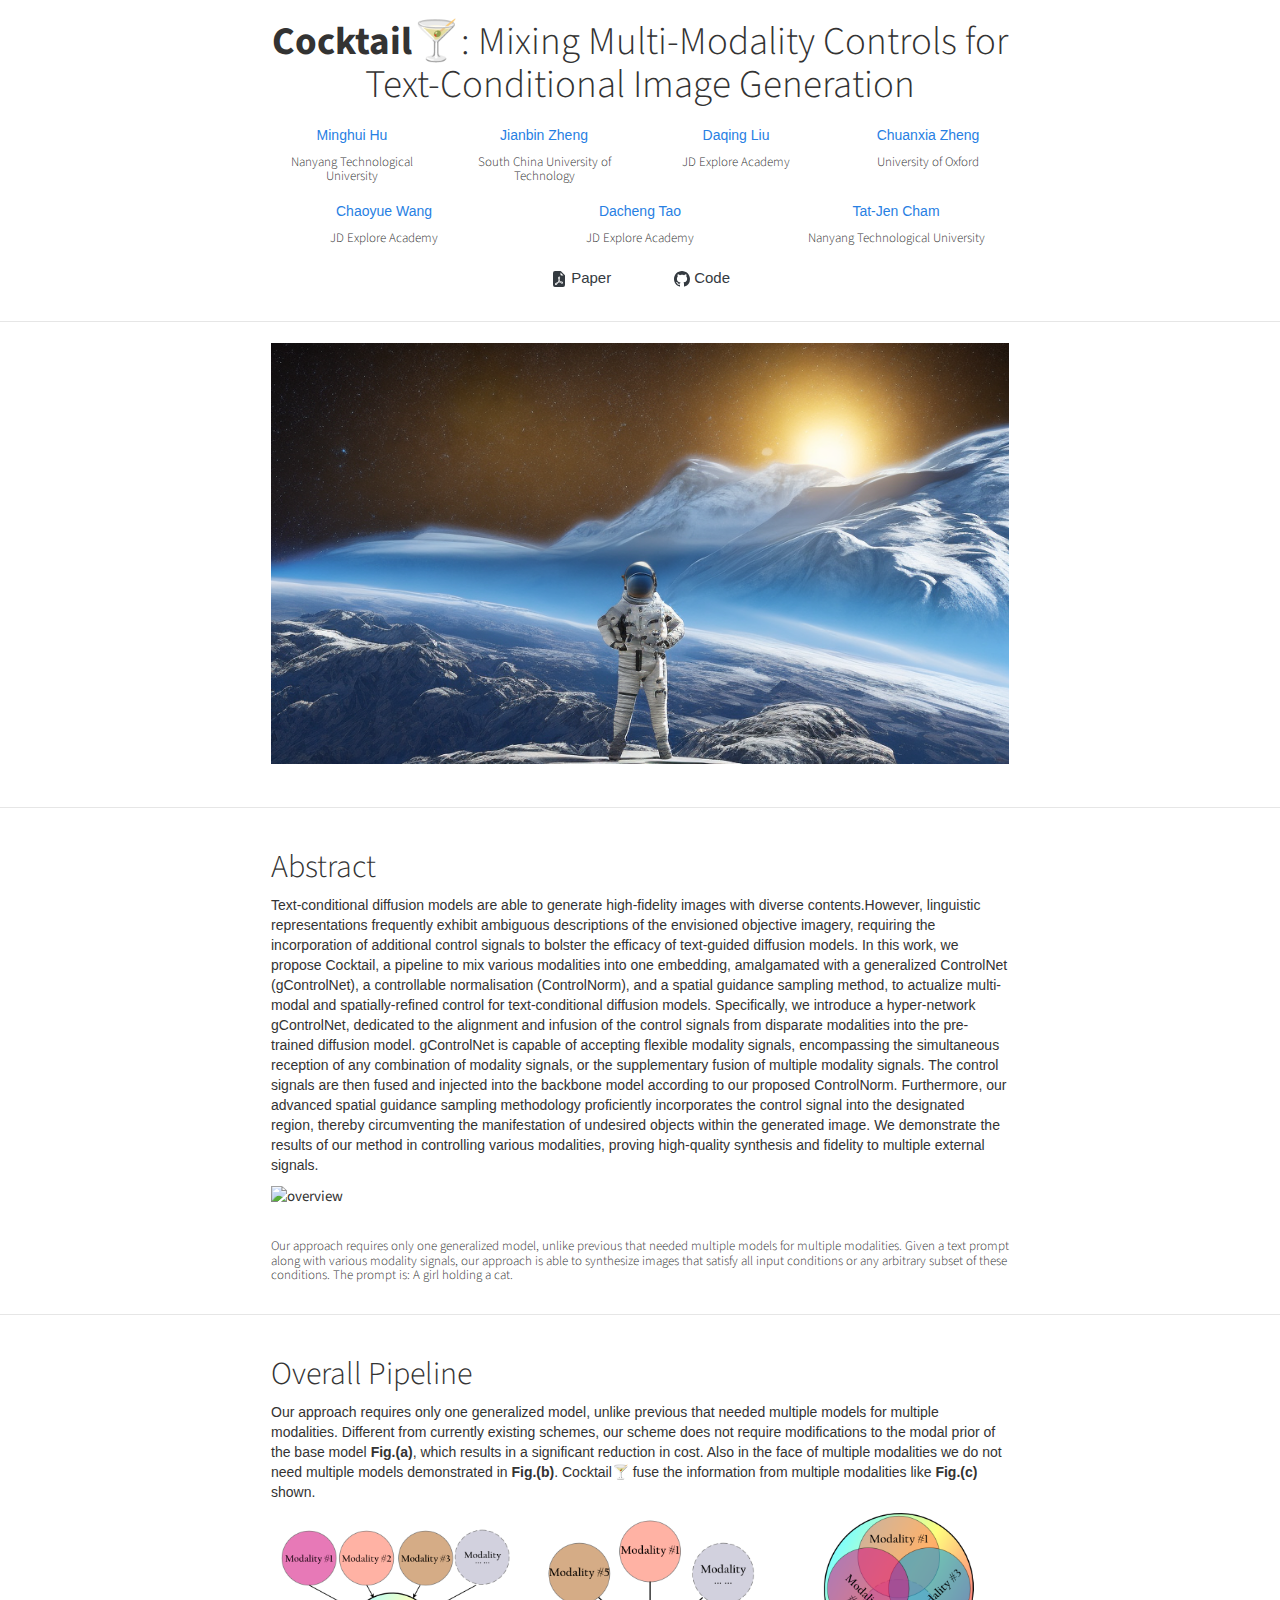
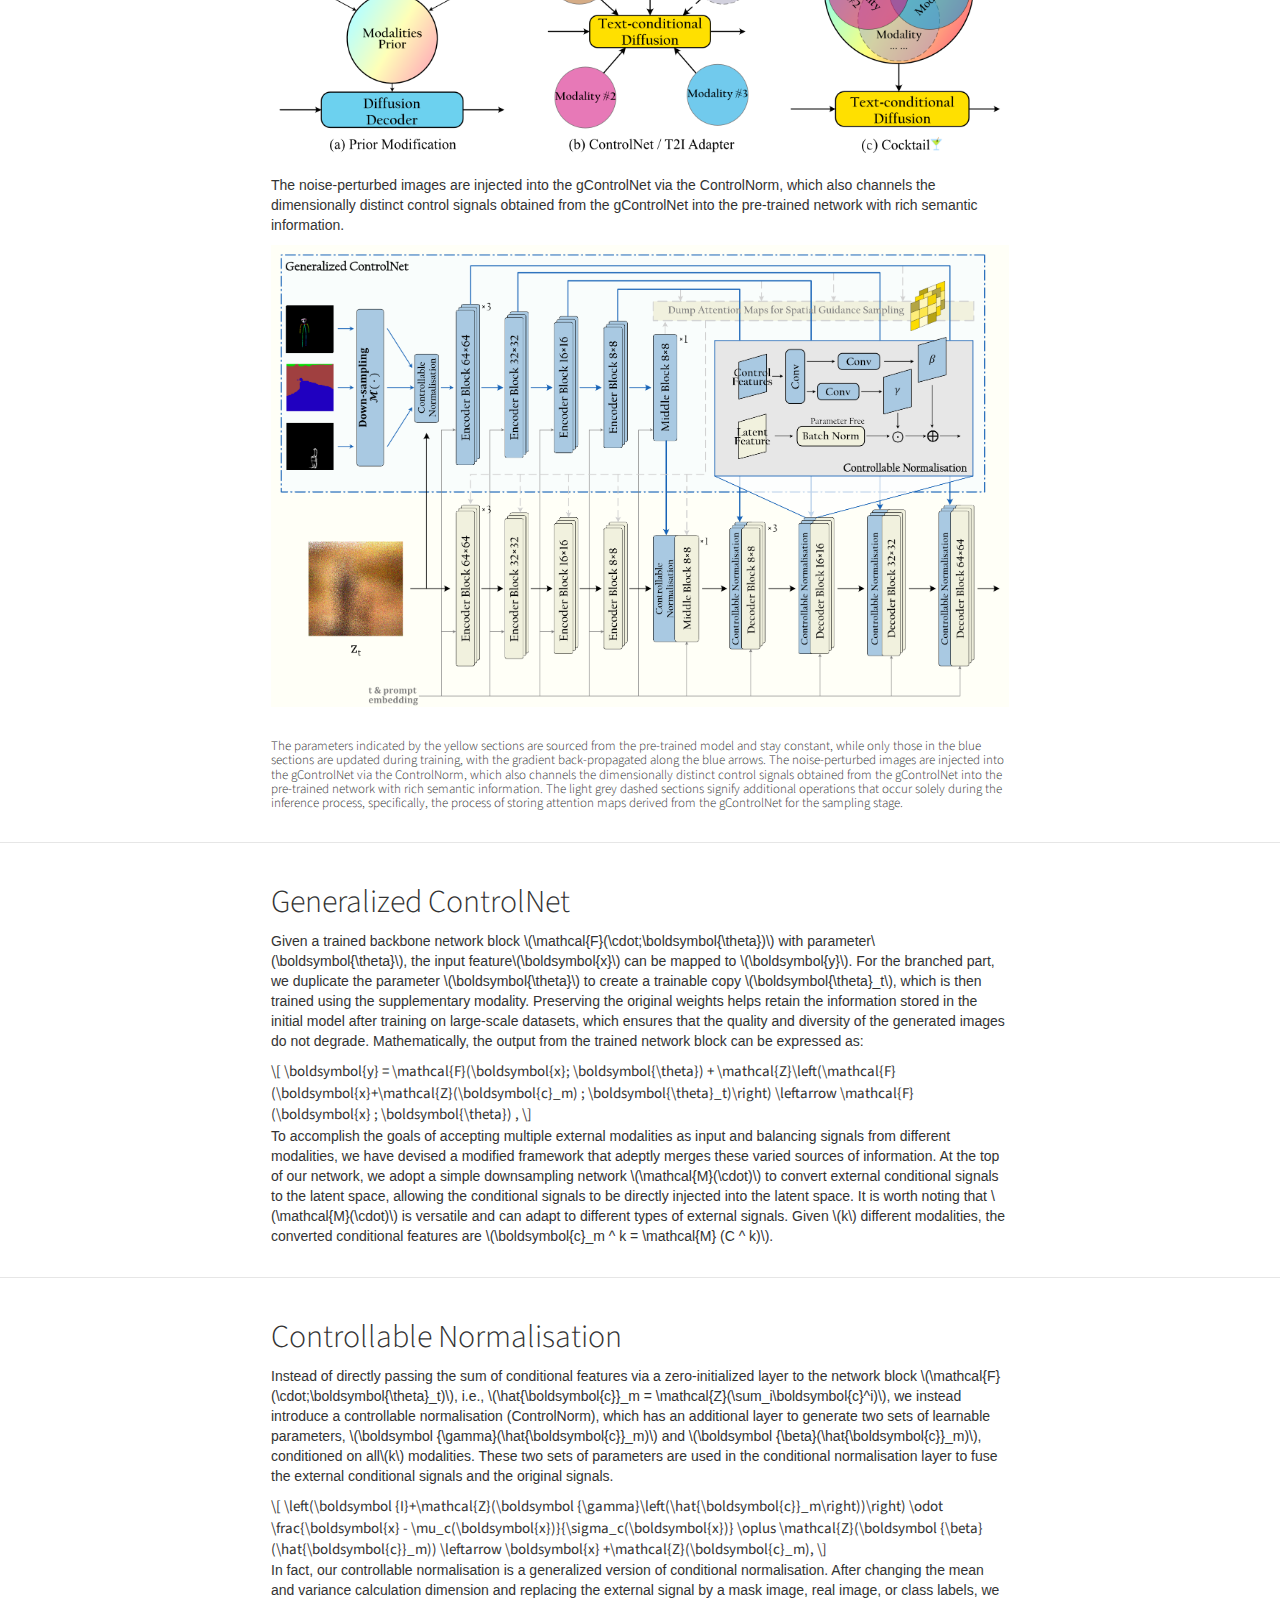
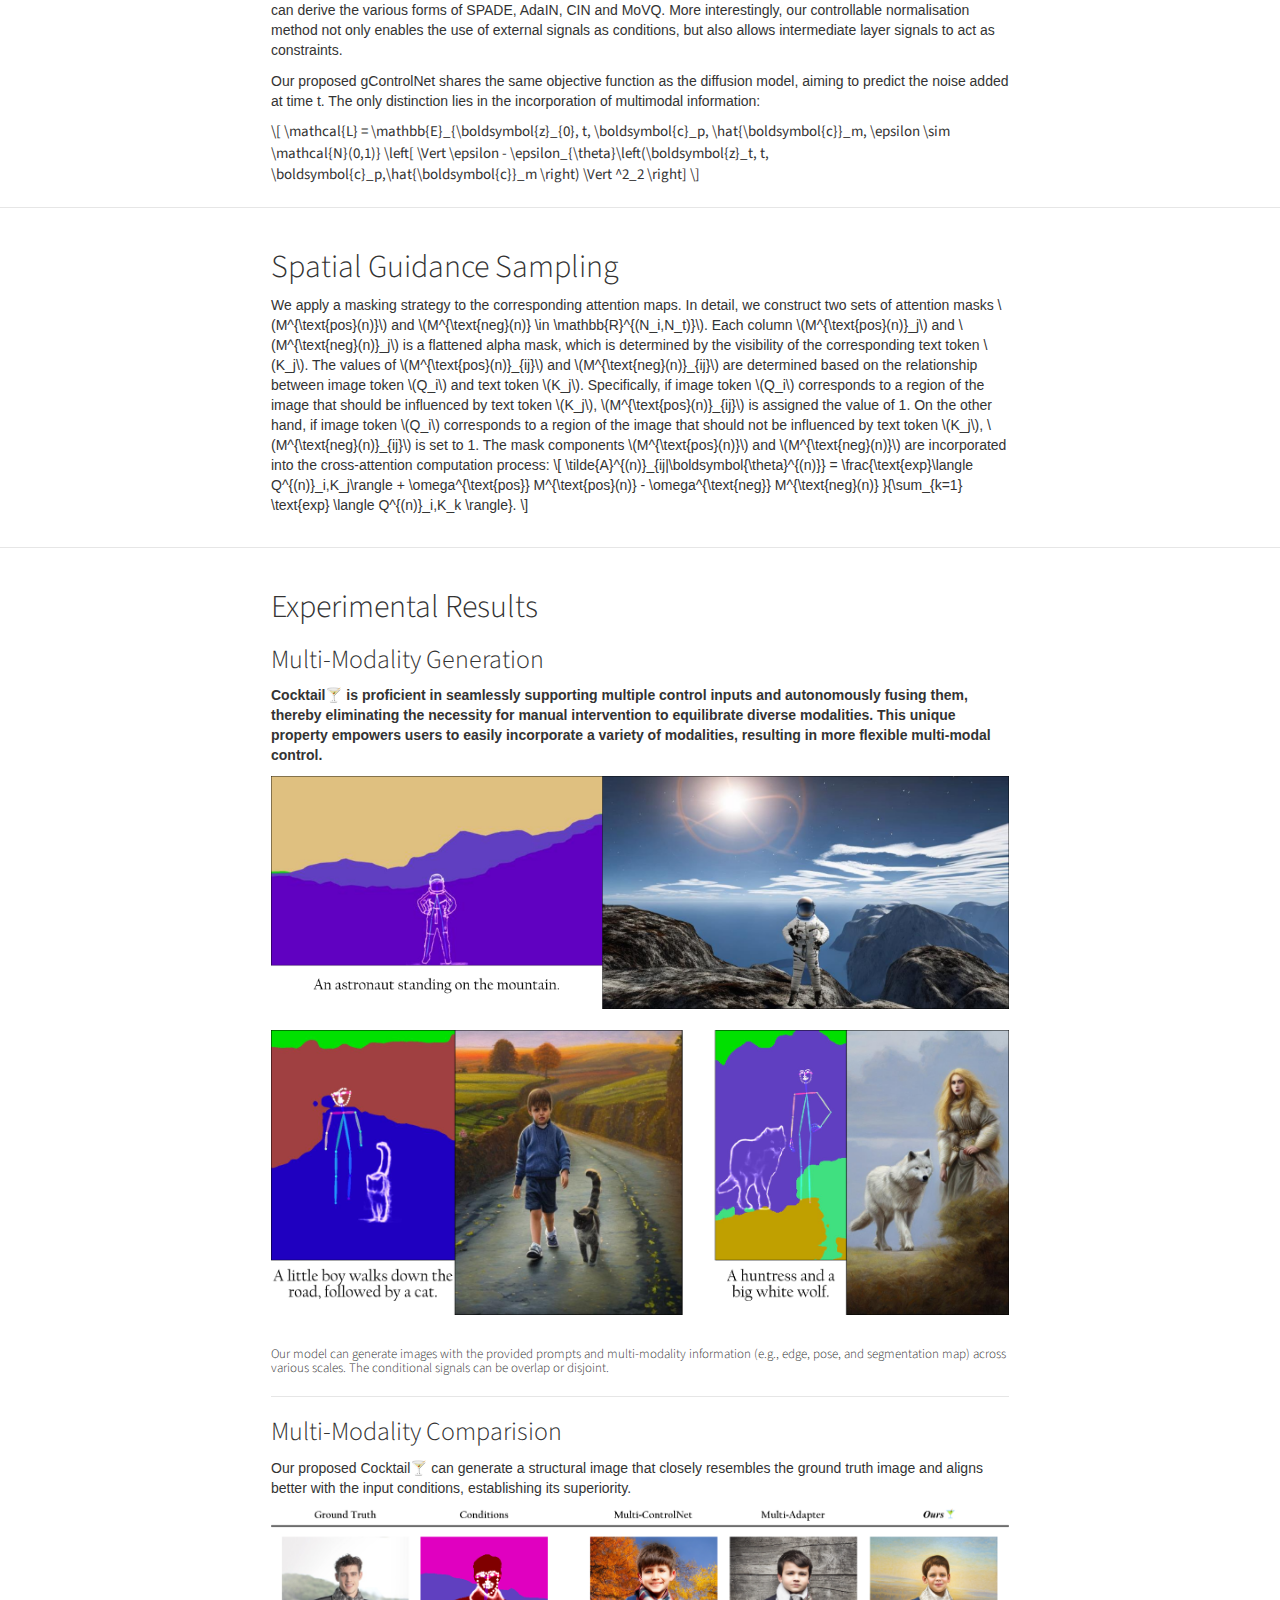
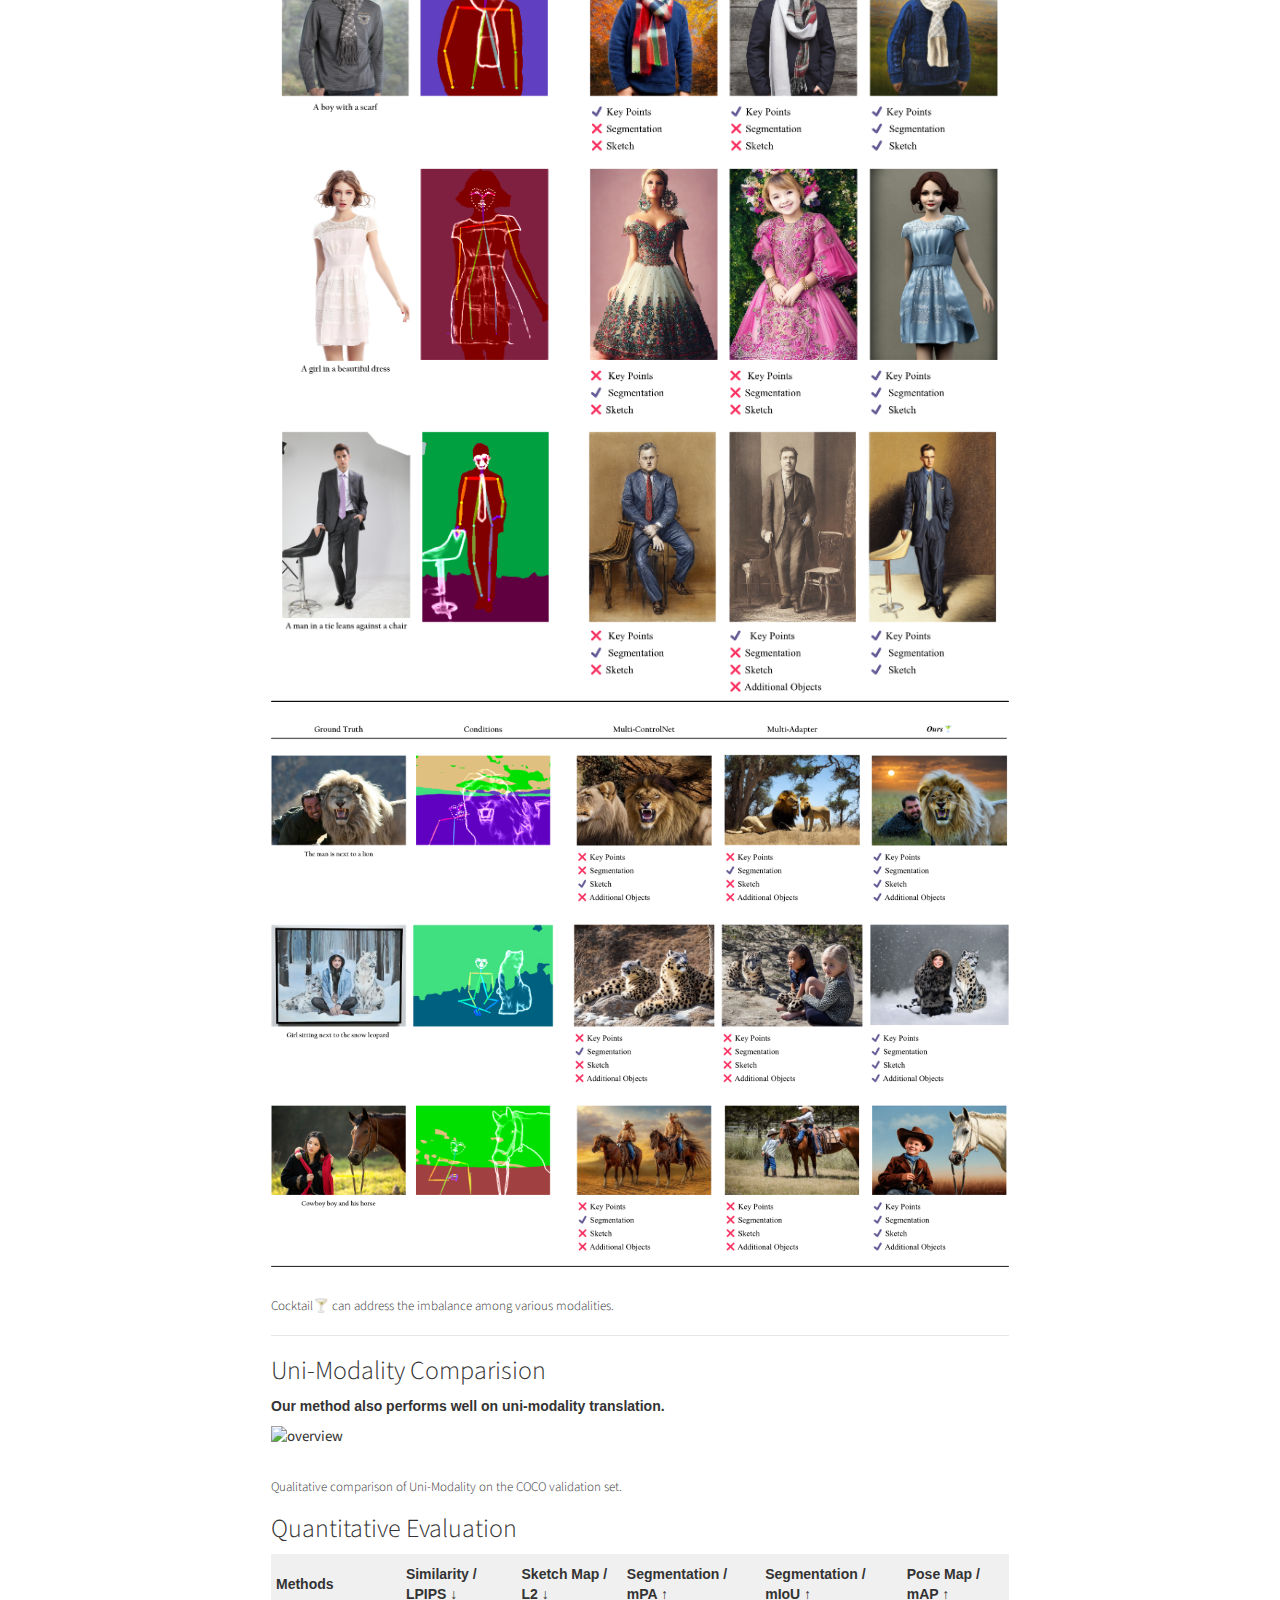
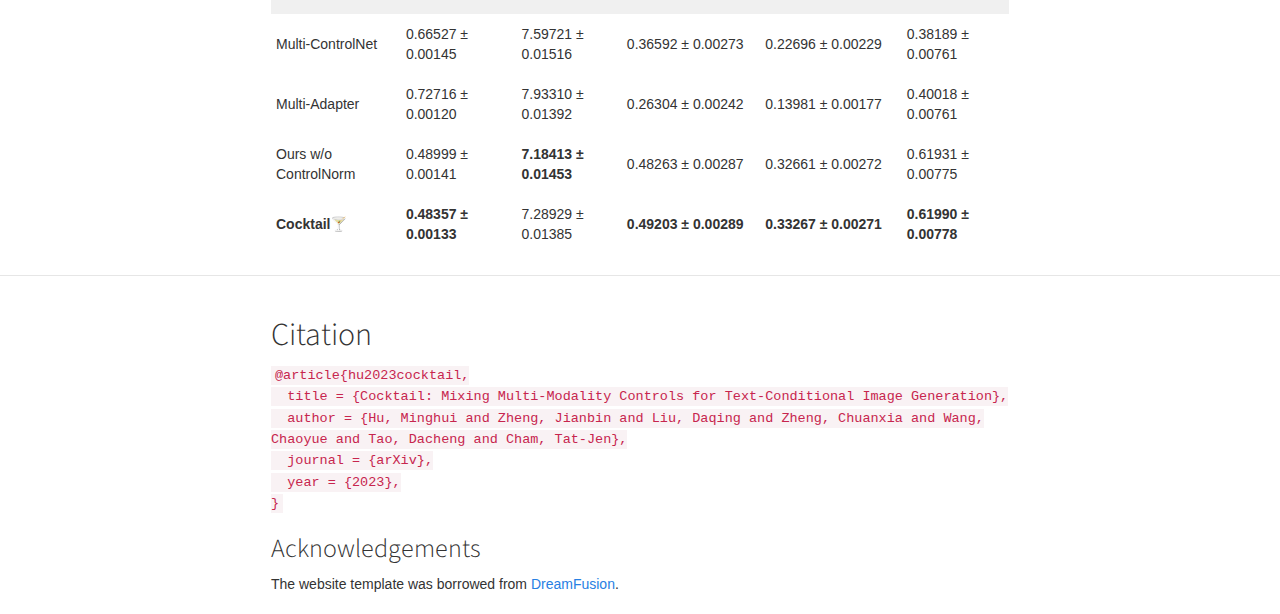
==== commit 08a8fc1b: "update github" ====
--- a/cocktail/index.html
+++ b/cocktail/index.html
@@ -117,7 +117,7 @@
                 </a> -->
                 <!-- code link. -->
                 <div class="col-md-2 text-center">
-                <a href="" target="_blank" class="link-block btn btn-outline-dark">
+                <a href="https://github.com/mhh0318/Cocktail" target="_blank" class="link-block btn btn-outline-dark">
                     <svg xmlns="http://www.w3.org/2000/svg" width="16" height="16" fill="currentColor" class="bi bi-github" viewBox="0 0 16 16">
                         <path d="M8 0C3.58 0 0 3.58 0 8c0 3.54 2.29 6.53 5.47 7.59.4.07.55-.17.55-.38 0-.19-.01-.82-.01-1.49-2.01.37-2.53-.49-2.69-.94-.09-.23-.48-.94-.82-1.13-.28-.15-.68-.52-.01-.53.63-.01 1.08.58 1.23.82.72 1.21 1.87.87 2.33.66.07-.52.28-.87.51-1.07-1.78-.2-3.64-.89-3.64-3.95 0-.87.31-1.59.82-2.15-.08-.2-.36-1.02.08-2.12 0 0 .67-.21 2.2.82.64-.18 1.32-.27 2-.27.68 0 1.36.09 2 .27 1.53-1.04 2.2-.82 2.2-.82.44 1.1.16 1.92.08 2.12.51.56.82 1.27.82 2.15 0 3.07-1.87 3.75-3.65 3.95.29.25.54.73.54 1.48 0 1.07-.01 1.93-.01 2.2 0 .21.15.46.55.38A8.012 8.012 0 0 0 16 8c0-4.42-3.58-8-8-8z"/>
                       </svg>
@@ -125,6 +125,12 @@
                 </a>
             </div>
         </div>
+        <!-- <image src="img/0_sample_0.png" class="img-responsive" alt="overview"><br> -->
+        <hr class="divider" />
+        <div class="container" style="max-width: 768px;">
+            <image src="img/0_sample_1.png" class="img-responsive" alt="overview"><br>
+        </div>
+
         <hr class="divider" />
         <div class="container" style="max-width: 768px;">
             <div class="row">
@@ -147,7 +153,7 @@
                     <h2>Overall Pipeline</h2>
                     <p>
                         Our approach requires only one generalized model, unlike previous that needed multiple models for multiple modalities. 
-                        Unlike currently existing schemes, our scheme does not require modifications to the modal prior of the base model <strong>Fig.(a)</strong>, which results in a significant reduction in cost. Also in the face of multiple modalities we do not need multiple models demonstrated in <strong>Fig.(b)</strong>. Cocktail🍸 fuse the information from multiple modalities like <strong>Fig.(c)</strong> shown.
+                        Different from currently existing schemes, our scheme does not require modifications to the modal prior of the base model <strong>Fig.(a)</strong>, which results in a significant reduction in cost. Also in the face of multiple modalities we do not need multiple models demonstrated in <strong>Fig.(b)</strong>. Cocktail🍸 fuse the information from multiple modalities like <strong>Fig.(c)</strong> shown.
                     </p>
                     <image src="img/cktl.png" class="img-responsive" alt="overview"><br>
                     <p>
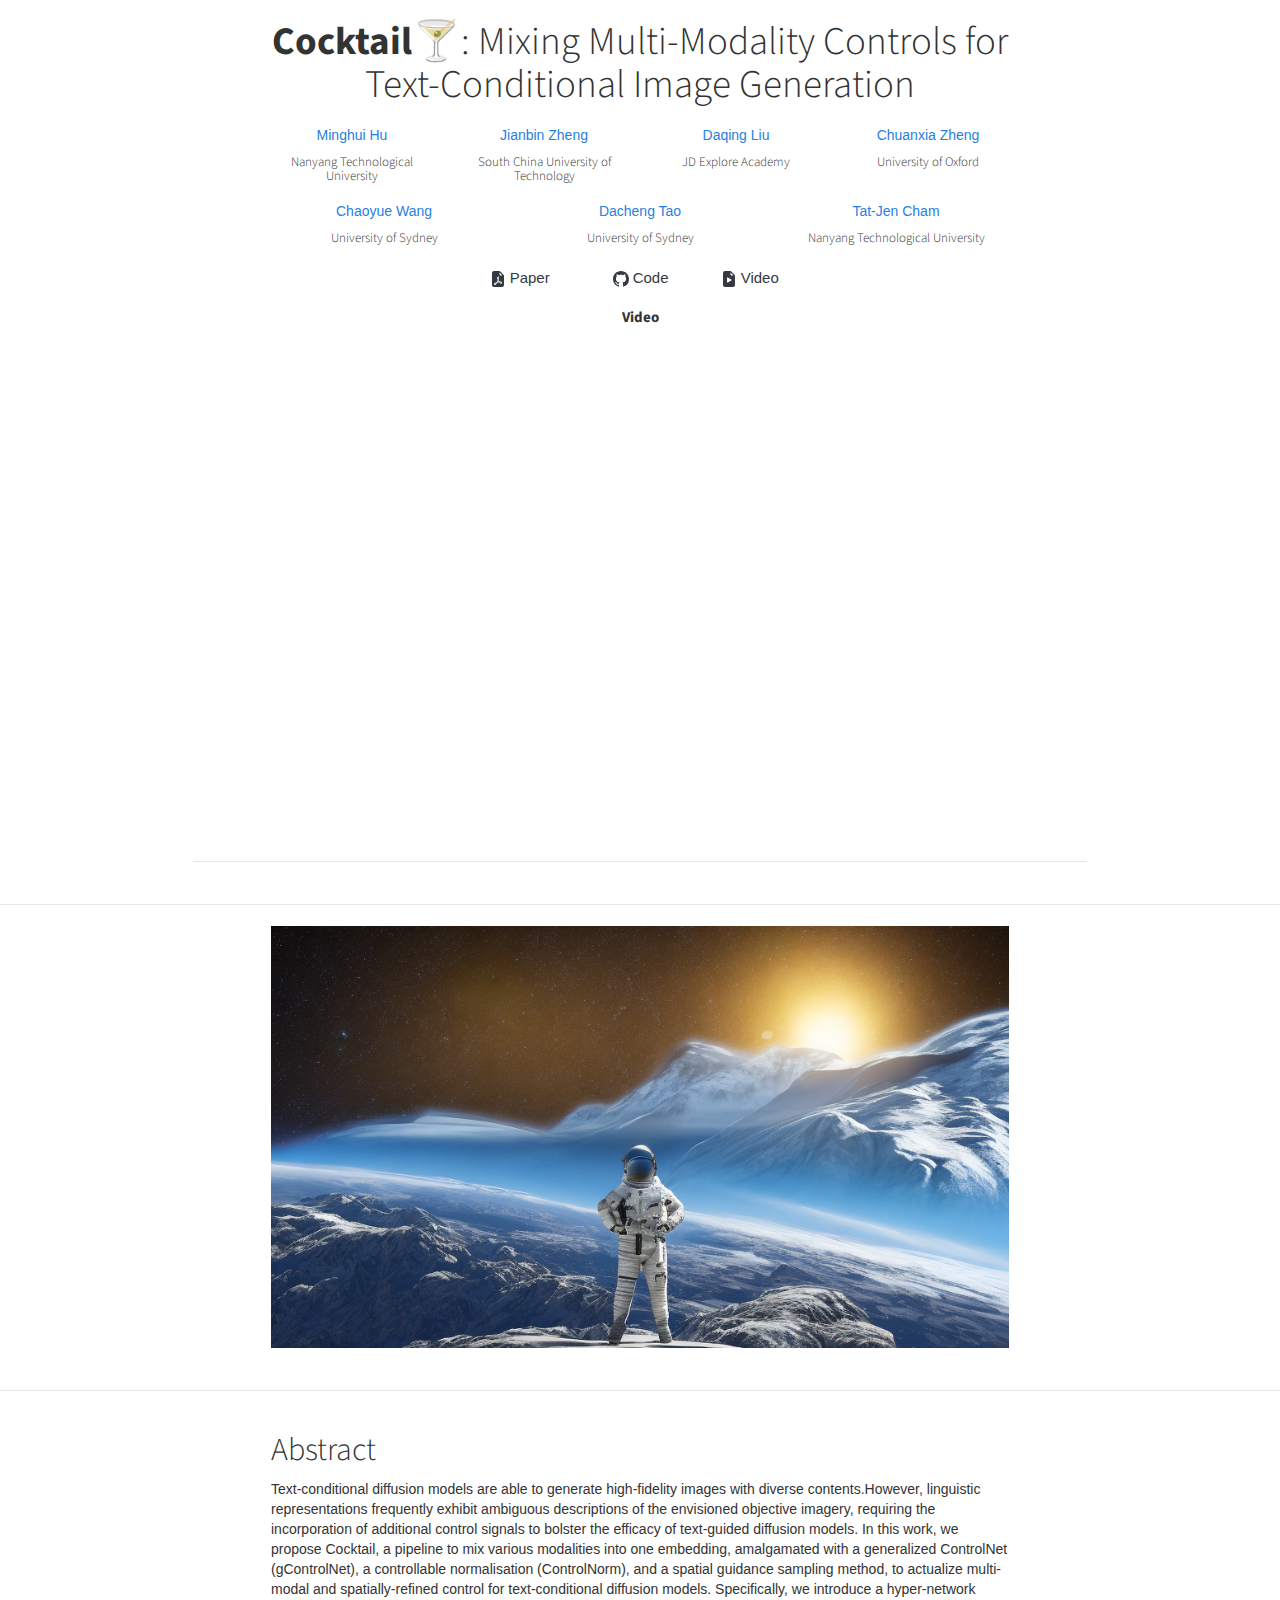
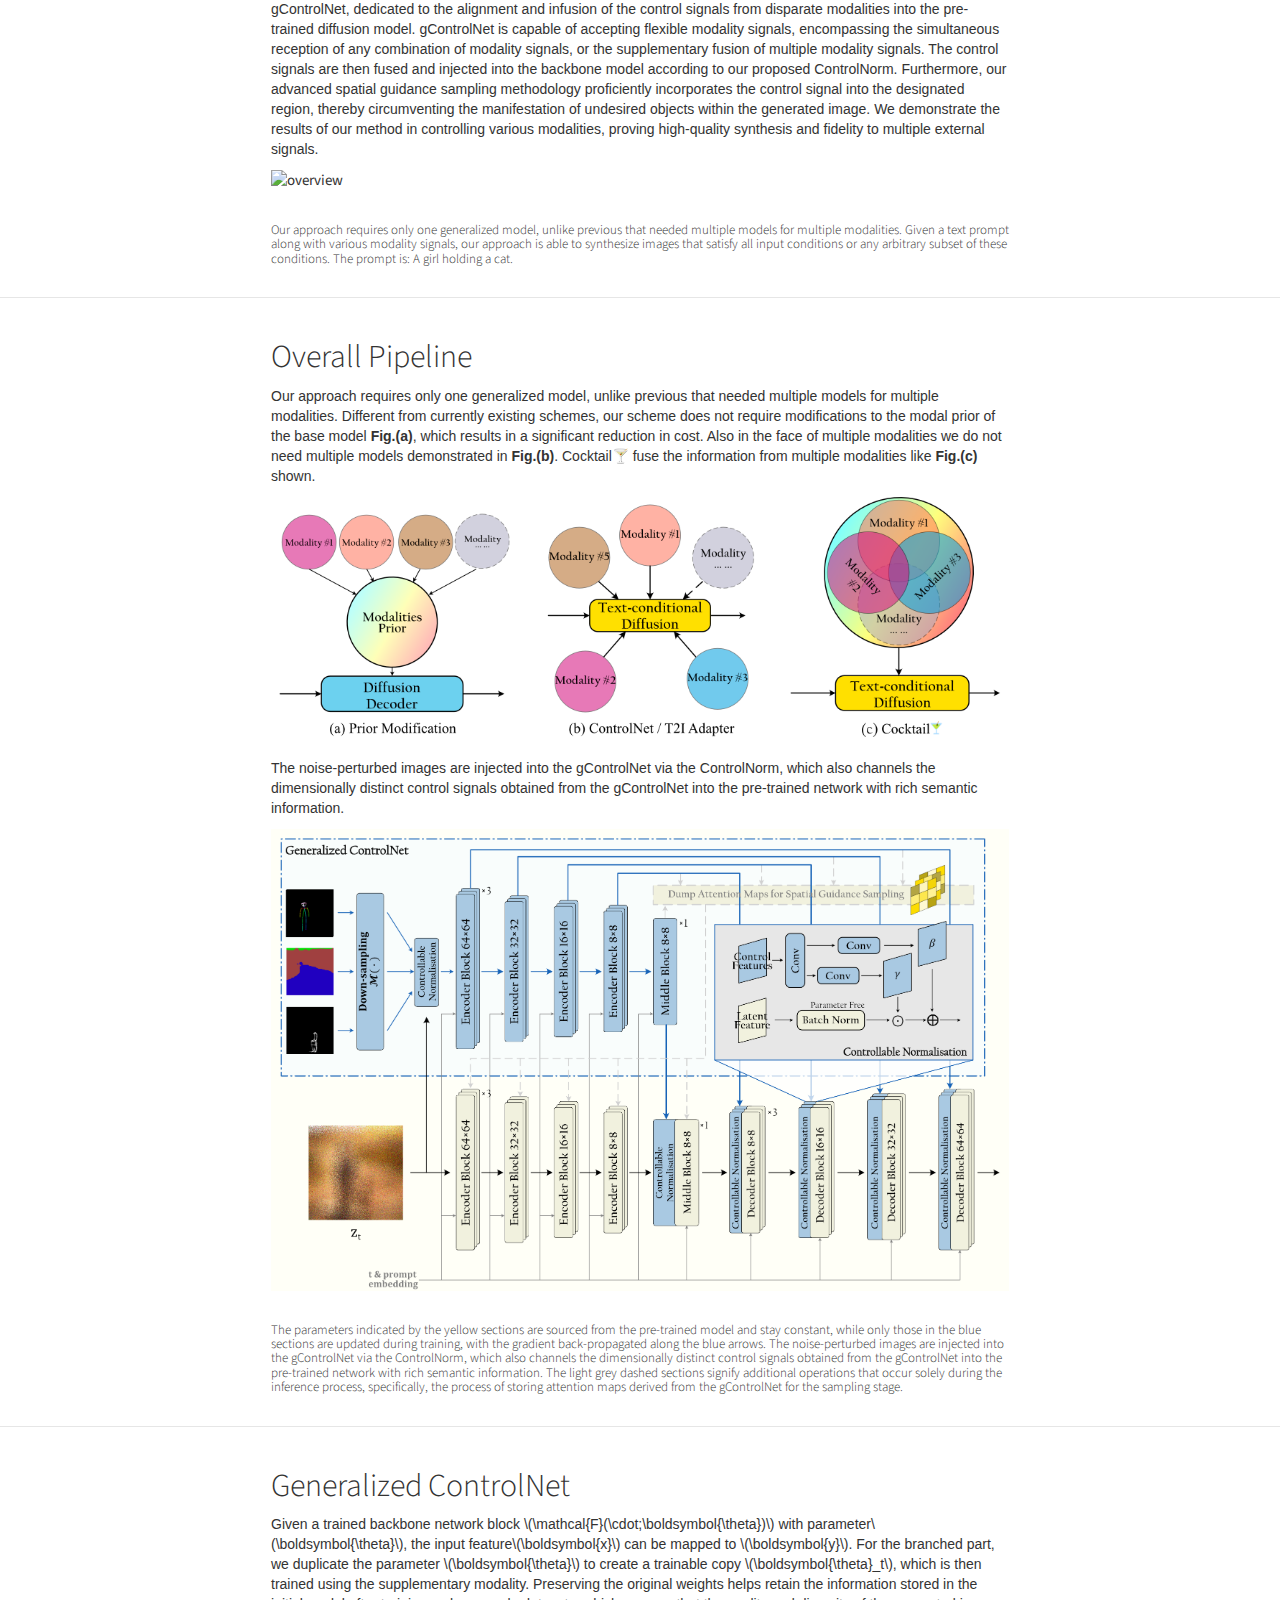
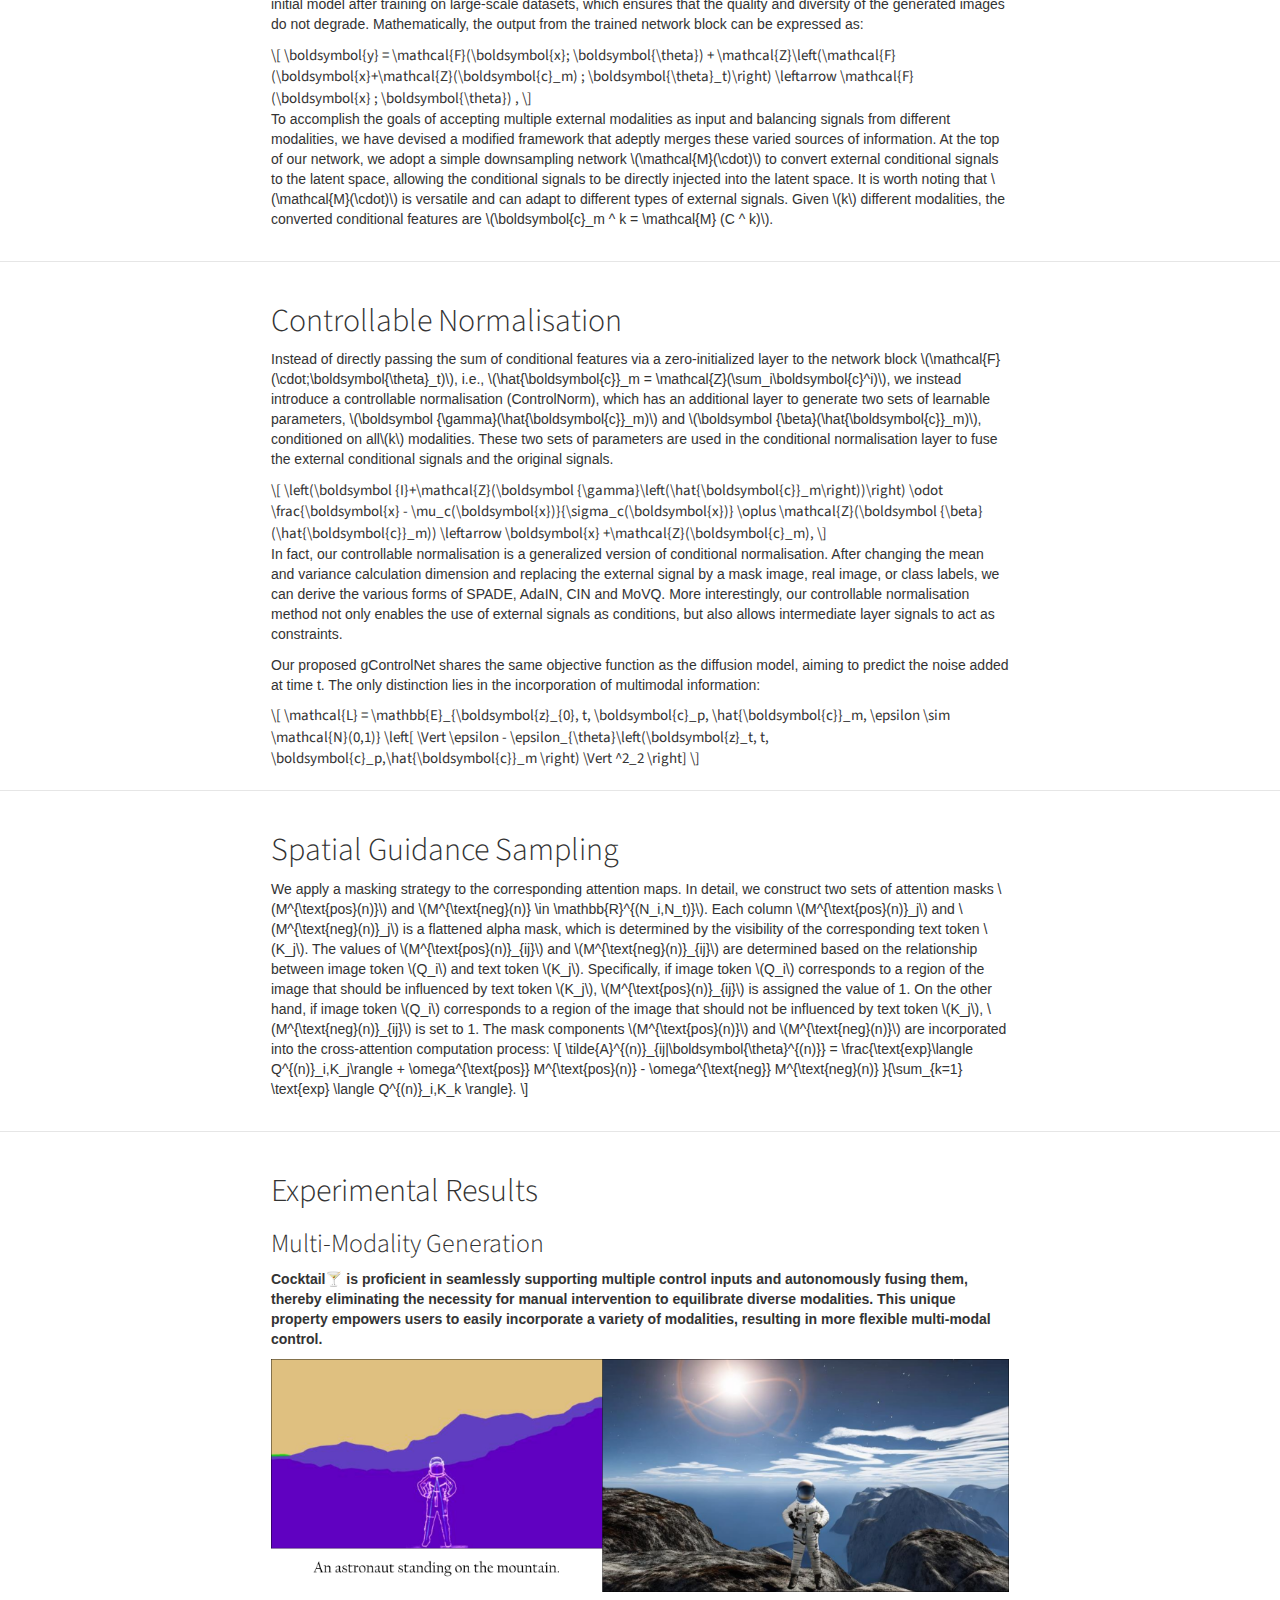
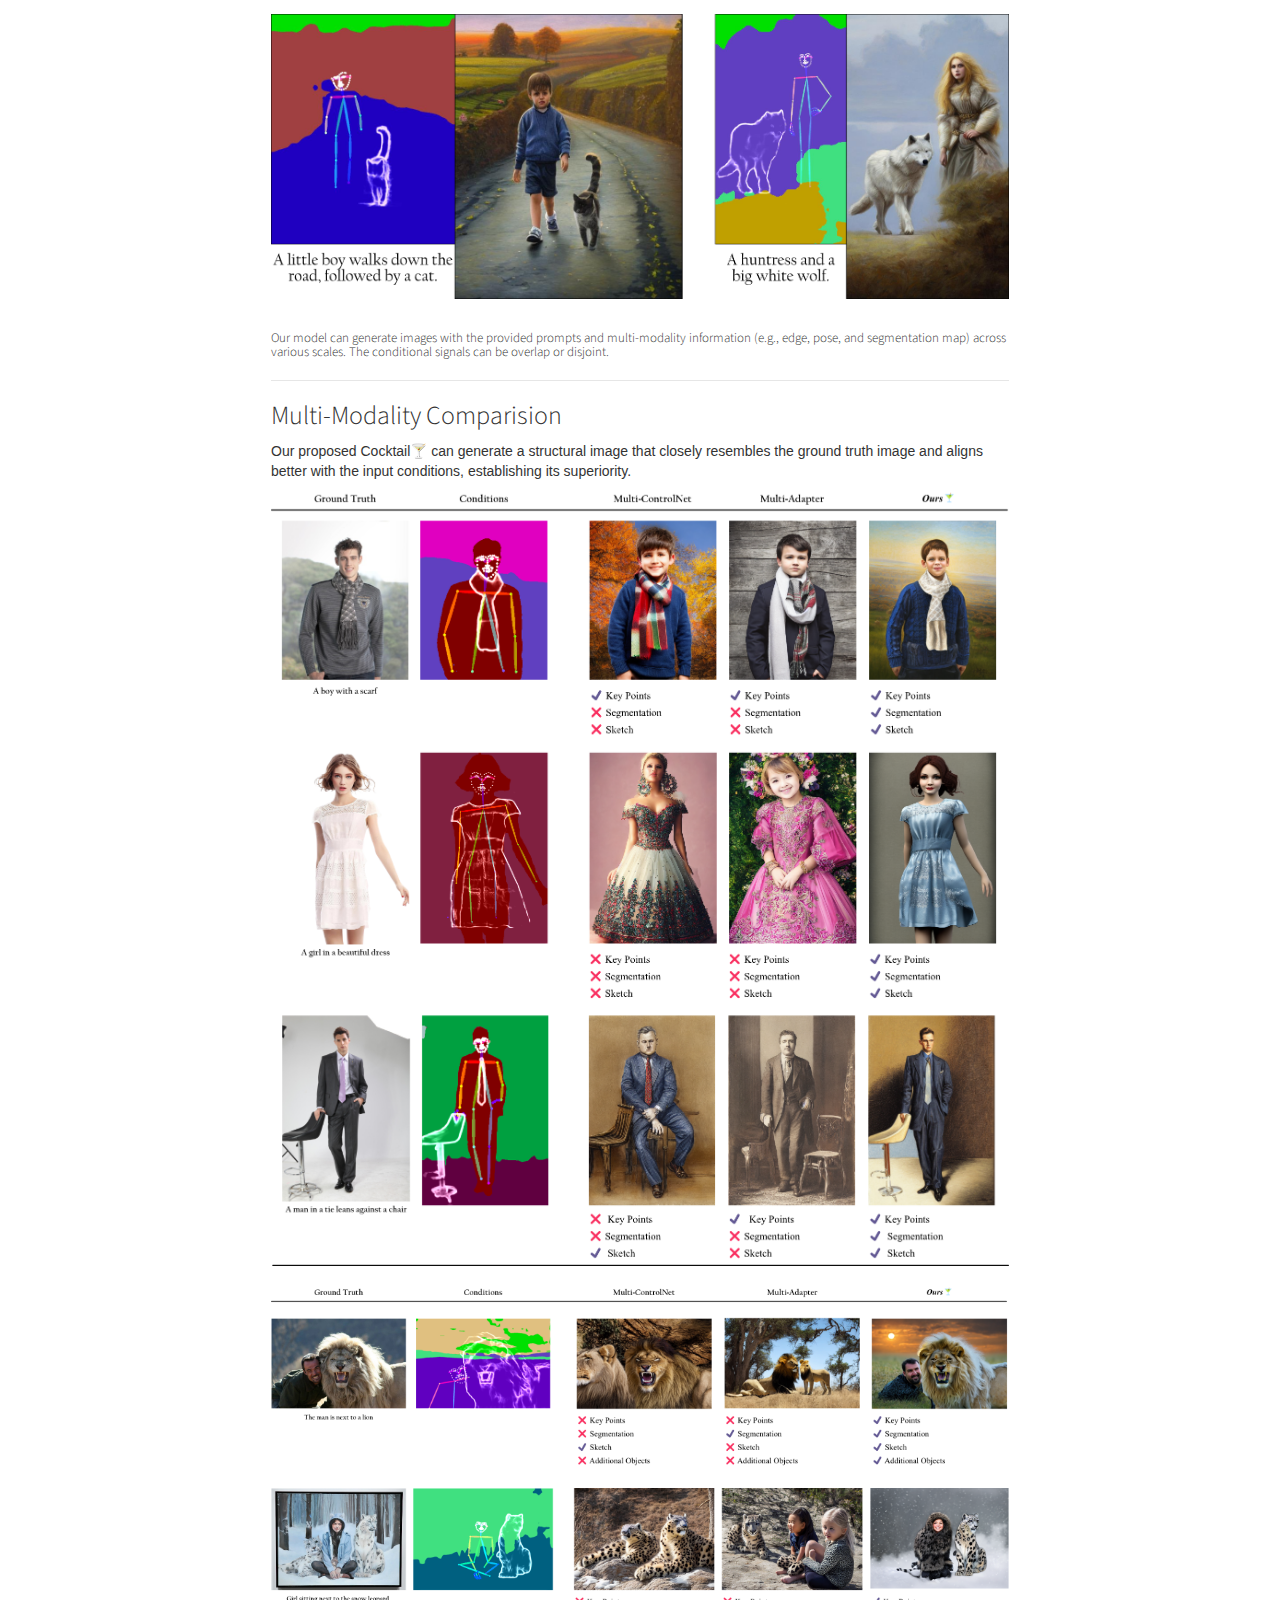
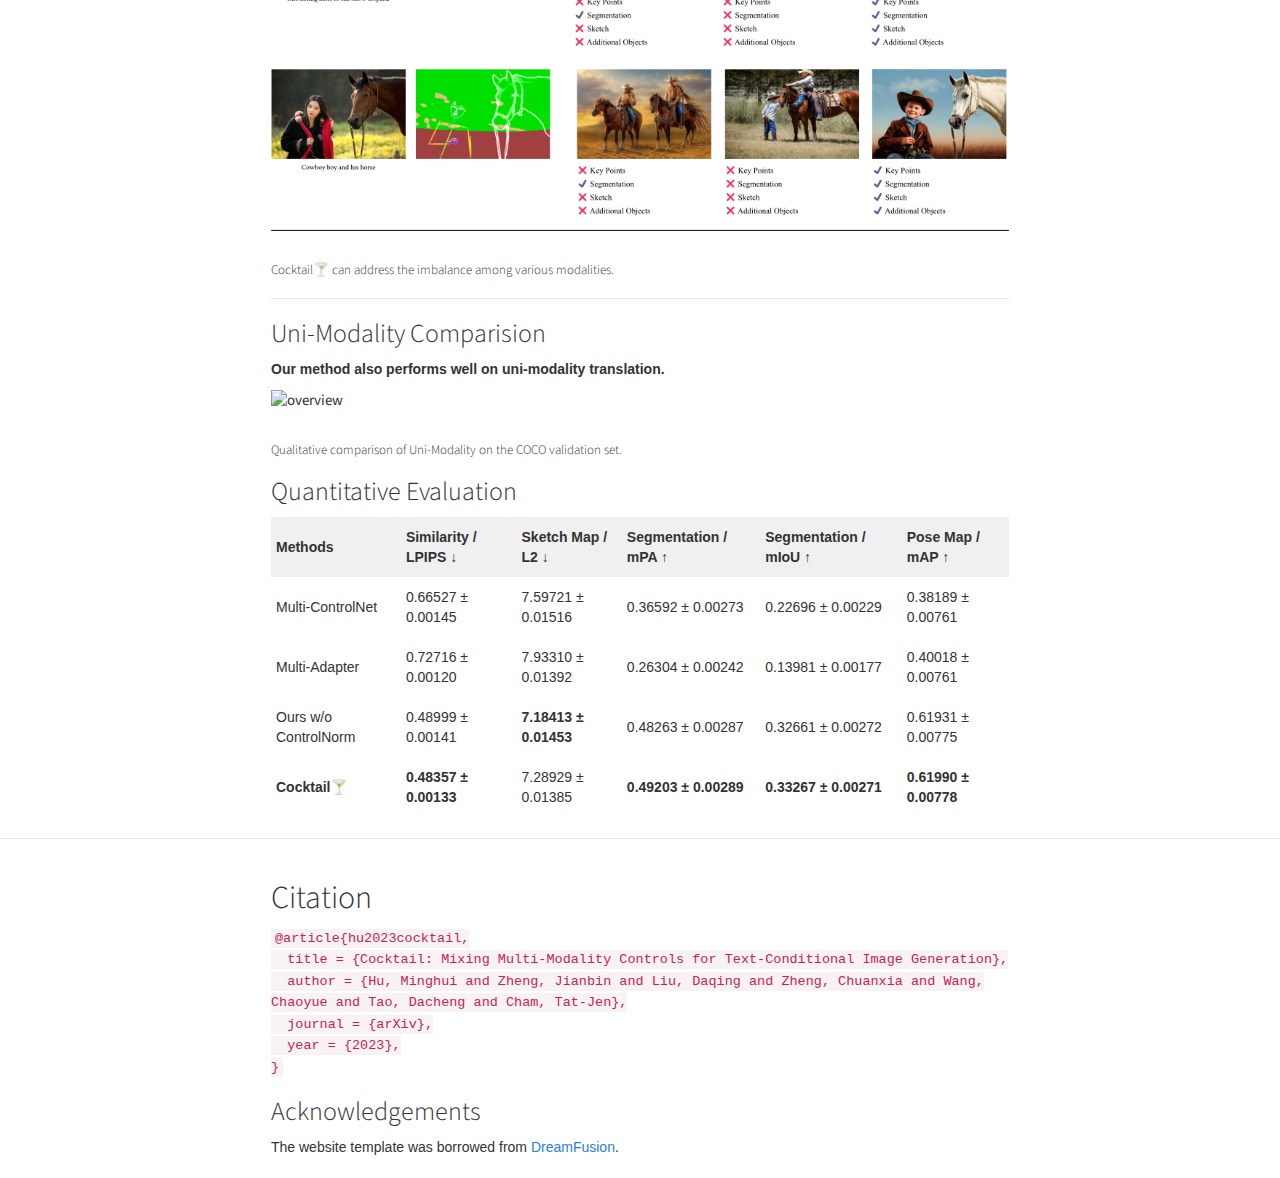
==== commit 34afe738: "update" ====
--- a/cocktail/index.html
+++ b/cocktail/index.html
@@ -85,11 +85,11 @@
                     </div>
                     <div class="col-sm-4">
                         <h5 class="text-center"><a class="text-center" href="https://wang-chaoyue.github.io/">Chaoyue Wang</a></h5>
-                        <h6 class="text-center">JD Explore Academy</h6>
+                        <h6 class="text-center">University of Sydney</h6>
                     </div>
                     <div class="col-sm-4">
                         <h5 class="text-center"><a class="text-center" href="https://www.sydney.edu.au/engineering/about/our-people/academic-staff/dacheng-tao.html">Dacheng Tao</a></h5>
-                        <h6 class="text-center">JD Explore Academy</h6>
+                        <h6 class="text-center">University of Sydney</h6>
                     </div>
                     <div class="col-sm-4">
                         <h5 class="text-center"><a class="text-center" href="https://personal.ntu.edu.sg/astjcham/">Tat-Jen Cham</a></h5>
@@ -99,7 +99,7 @@
             </div>
             <div class="container" style="max-width: 768px;">
                 <!-- PDF Link. -->
-                <div class="col-md-2  col-md-offset-4 text-center">
+                <div class="col-md-2  col-md-offset-3 text-center">
                 <a href="" target="_blank" class="link-block btn btn-outline-dark text-center">
                     <svg xmlns="http://www.w3.org/2000/svg" width="16" height="16" fill="currentColor" class="bi bi-file-earmark-pdf-fill" viewBox="0 0 16 16">
                         <path d="M5.523 12.424c.14-.082.293-.162.459-.238a7.878 7.878 0 0 1-.45.606c-.28.337-.498.516-.635.572a.266.266 0 0 1-.035.012.282.282 0 0 1-.026-.044c-.056-.11-.054-.216.04-.36.106-.165.319-.354.647-.548zm2.455-1.647c-.119.025-.237.05-.356.078a21.148 21.148 0 0 0 .5-1.05 12.045 12.045 0 0 0 .51.858c-.217.032-.436.07-.654.114zm2.525.939a3.881 3.881 0 0 1-.435-.41c.228.005.434.022.612.054.317.057.466.147.518.209a.095.095 0 0 1 .026.064.436.436 0 0 1-.06.2.307.307 0 0 1-.094.124.107.107 0 0 1-.069.015c-.09-.003-.258-.066-.498-.256zM8.278 6.97c-.04.244-.108.524-.2.829a4.86 4.86 0 0 1-.089-.346c-.076-.353-.087-.63-.046-.822.038-.177.11-.248.196-.283a.517.517 0 0 1 .145-.04c.013.03.028.092.032.198.005.122-.007.277-.038.465z"/>
@@ -109,12 +109,12 @@
                 </a>
             </div>
                 <!-- video link. -->
-                <!-- <a href="https://youtu.be/-cx38jhzPlI" target="_blank" class="link-block btn btn-outline-dark">
+                <a href="https://youtu.be/fn37zXset24" target="_blank" class="link-block btn btn-outline-dark">
                     <svg xmlns="http://www.w3.org/2000/svg" width="16" height="16" fill="currentColor" class="bi bi-file-earmark-play-fill" viewBox="0 0 16 16">
                         <path d="M9.293 0H4a2 2 0 0 0-2 2v12a2 2 0 0 0 2 2h8a2 2 0 0 0 2-2V4.707A1 1 0 0 0 13.707 4L10 .293A1 1 0 0 0 9.293 0zM9.5 3.5v-2l3 3h-2a1 1 0 0 1-1-1zM6 6.883a.5.5 0 0 1 .757-.429l3.528 2.117a.5.5 0 0 1 0 .858l-3.528 2.117a.5.5 0 0 1-.757-.43V6.884z"/>
                       </svg>
                     Video 
-                </a> -->
+                </a>
                 <!-- code link. -->
                 <div class="col-md-2 text-center">
                 <a href="https://github.com/mhh0318/Cocktail" target="_blank" class="link-block btn btn-outline-dark">
@@ -126,6 +126,17 @@
             </div>
         </div>
         <!-- <image src="img/0_sample_0.png" class="img-responsive" alt="overview"><br> -->
+
+        <section class="container text-justify" style="max-width: 1024px;">
+            <div class="grid-container-video" style="width: 90%; margin-left: auto; margin-right: auto">
+                <h5 class="text-center"><b>Video</b></h5>
+                <div class="embed-responsive embed-responsive-16by9" style="margin: 0;">
+                    <iframe class="embed-responsive-item" src="https://www.youtube.com/embed/fn37zXset24"
+                        allowfullscreen></iframe>
+                </div>
+                <hr>
+            </div>
+        </section>
         <hr class="divider" />
         <div class="container" style="max-width: 768px;">
             <image src="img/0_sample_1.png" class="img-responsive" alt="overview"><br>
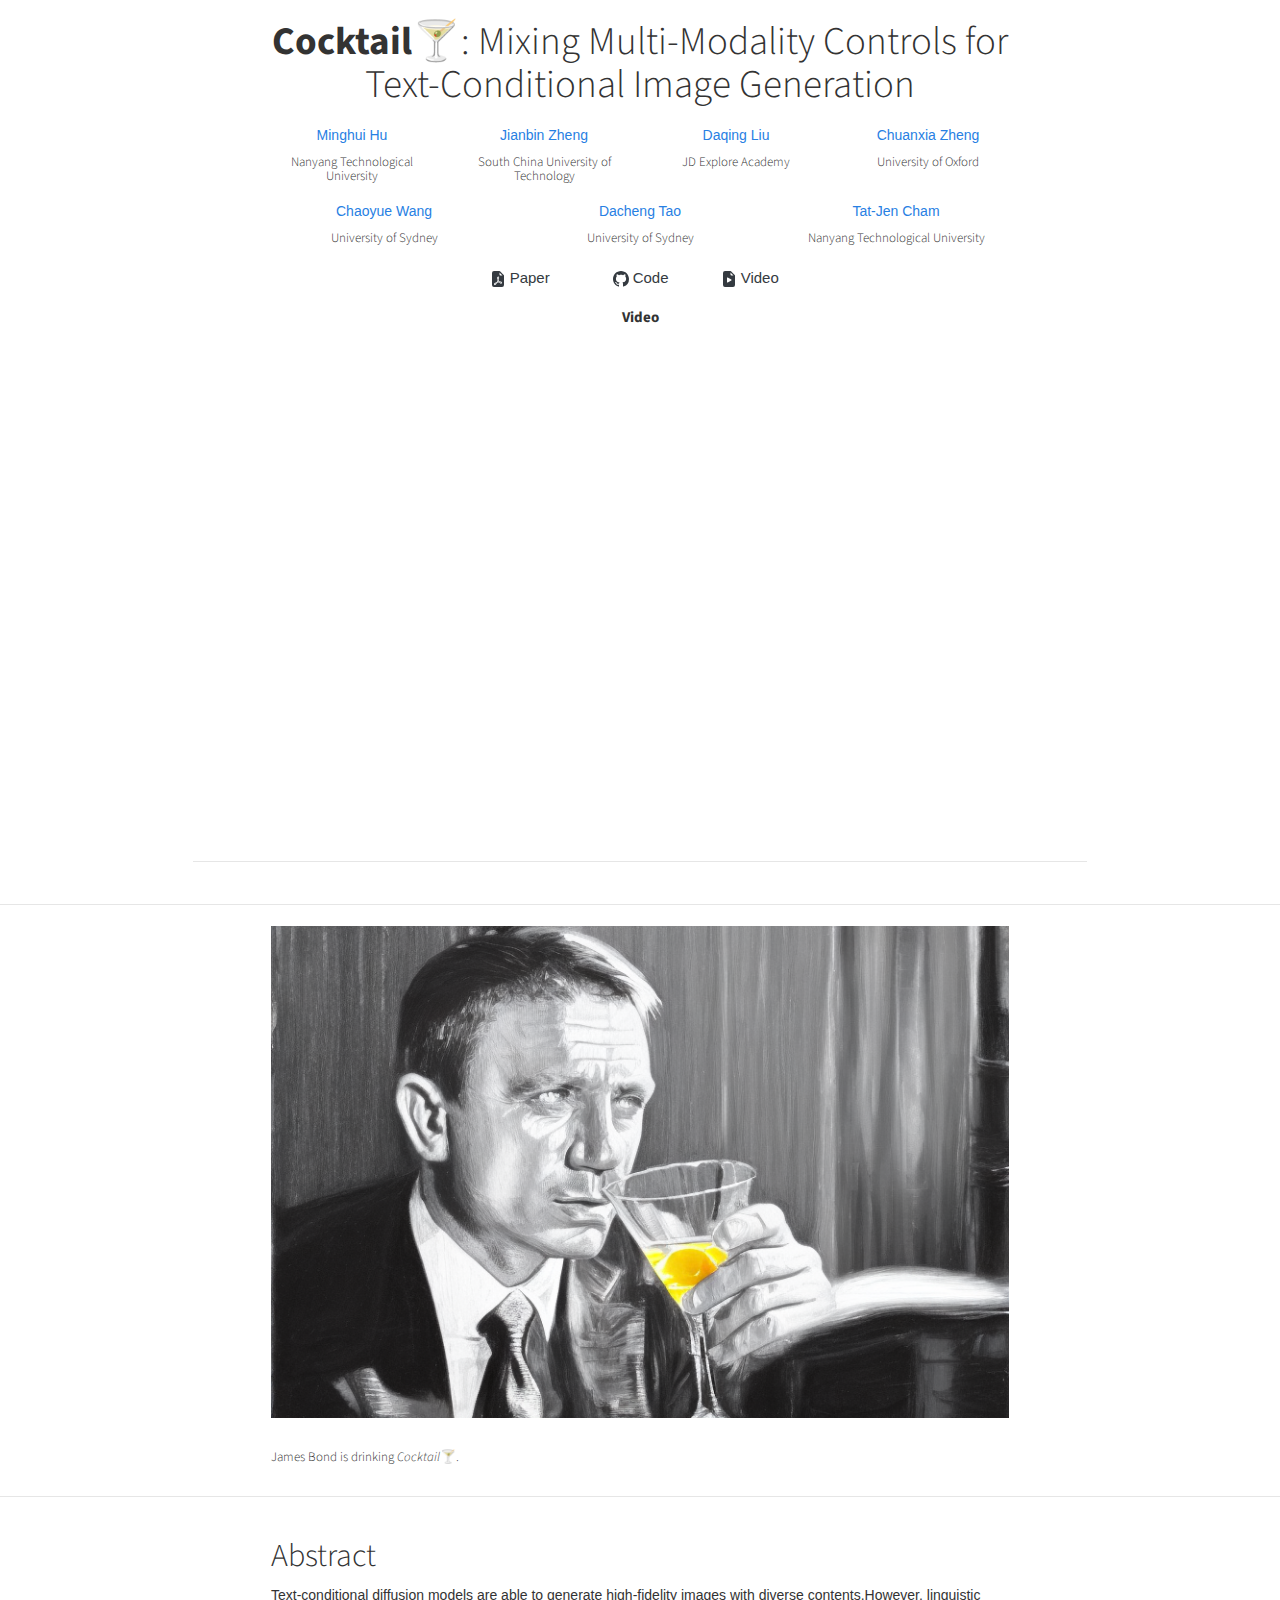
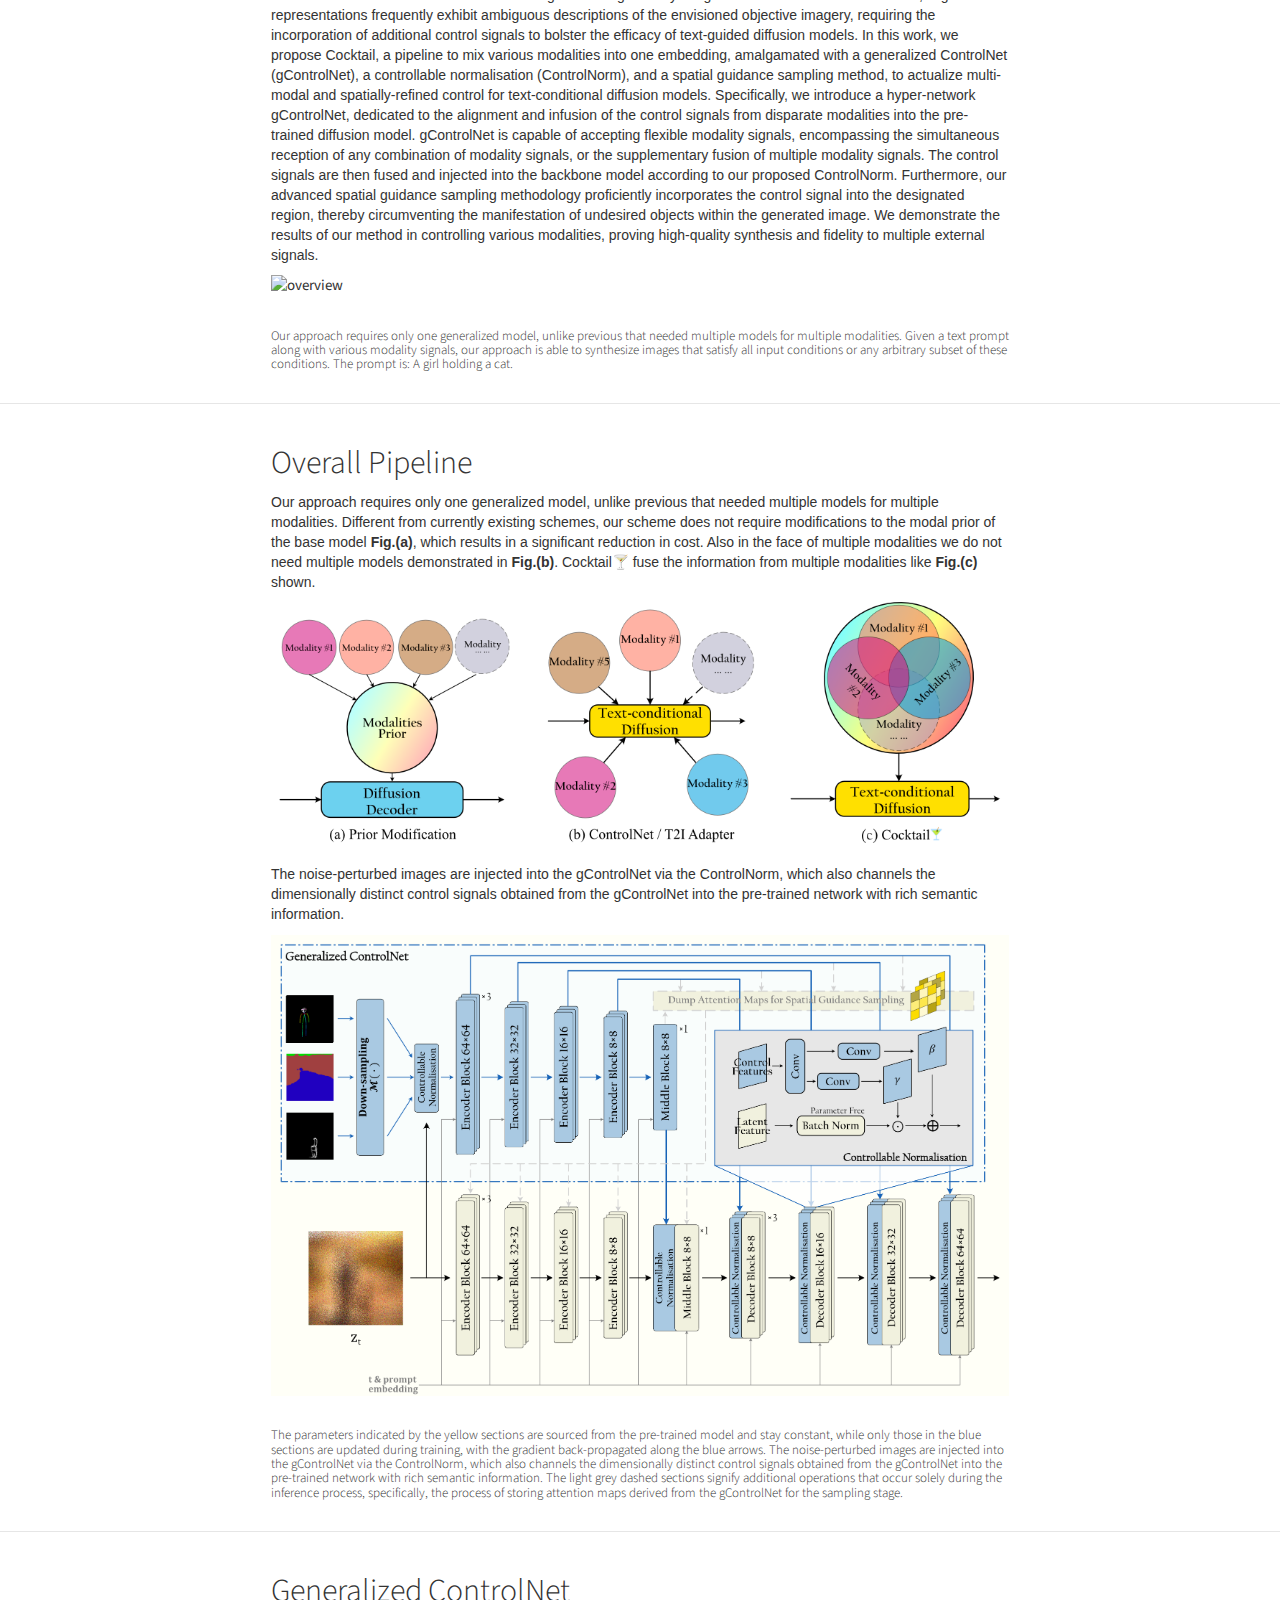
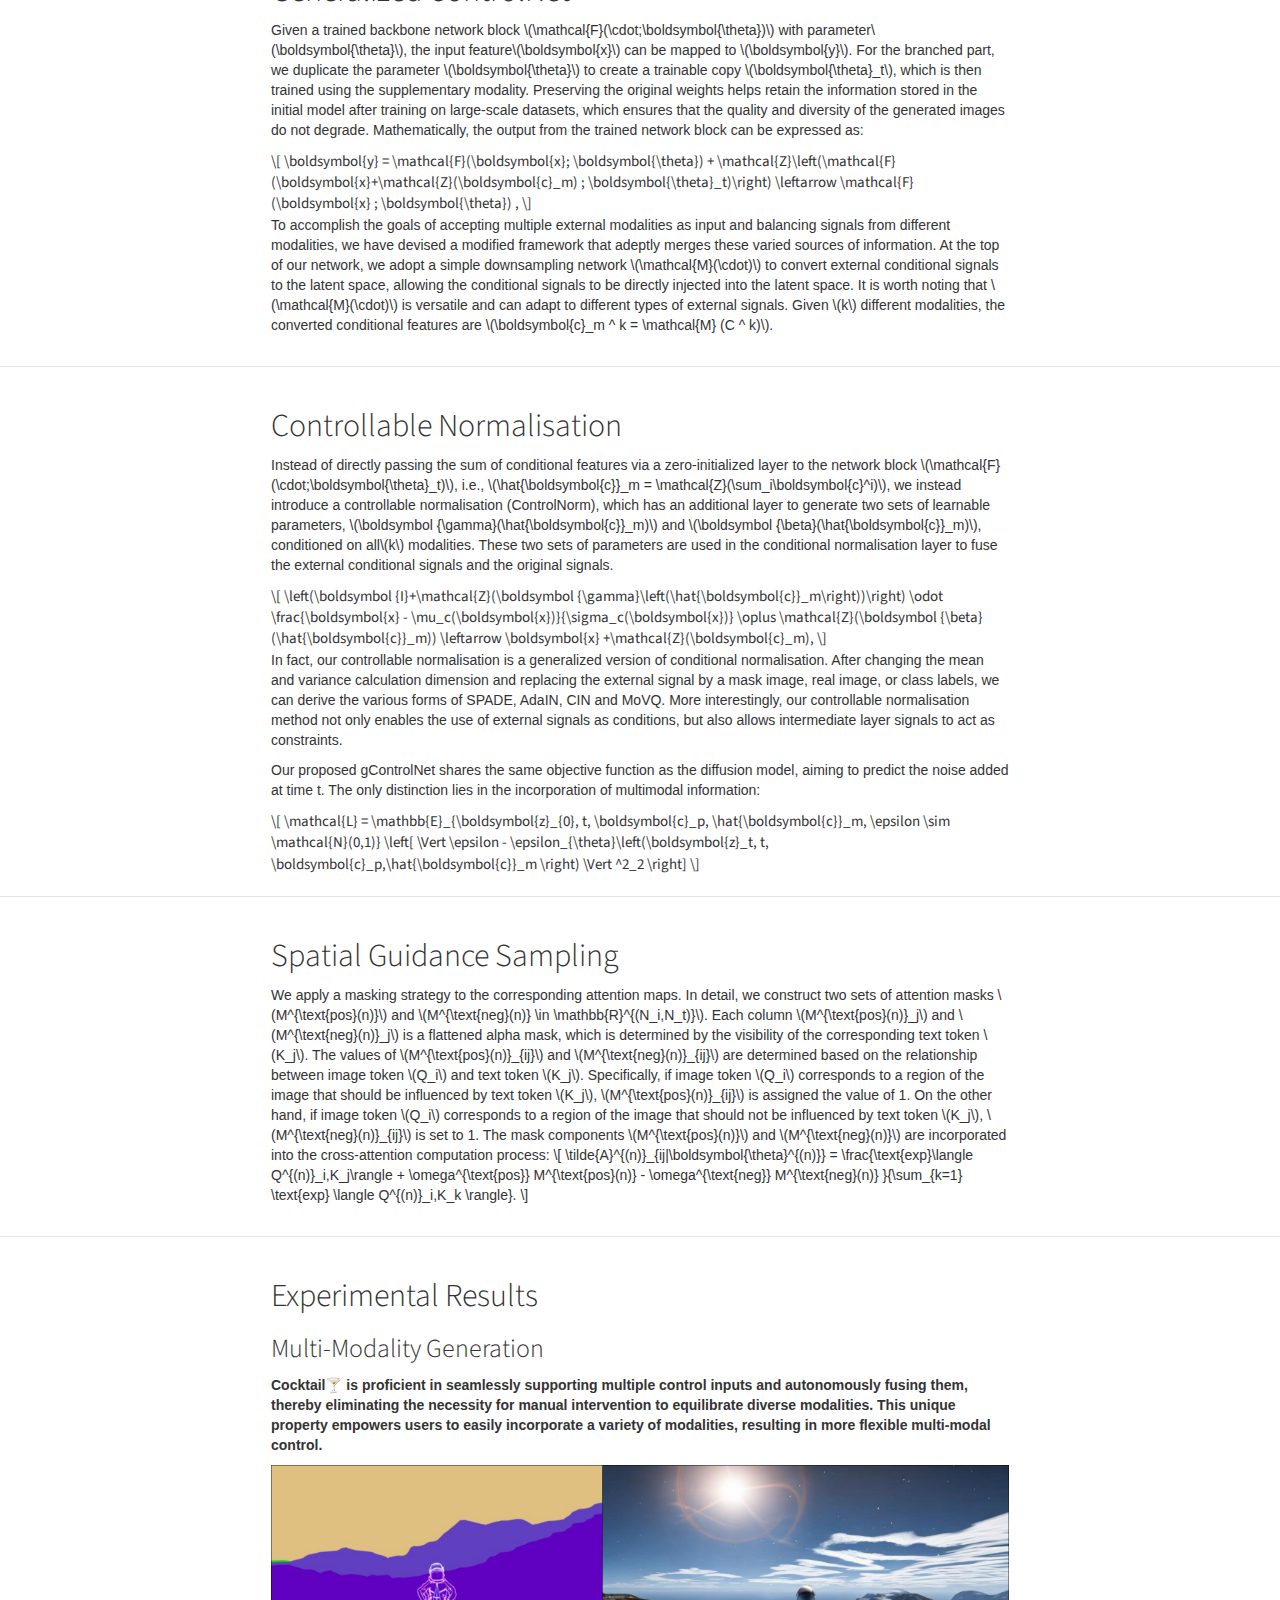
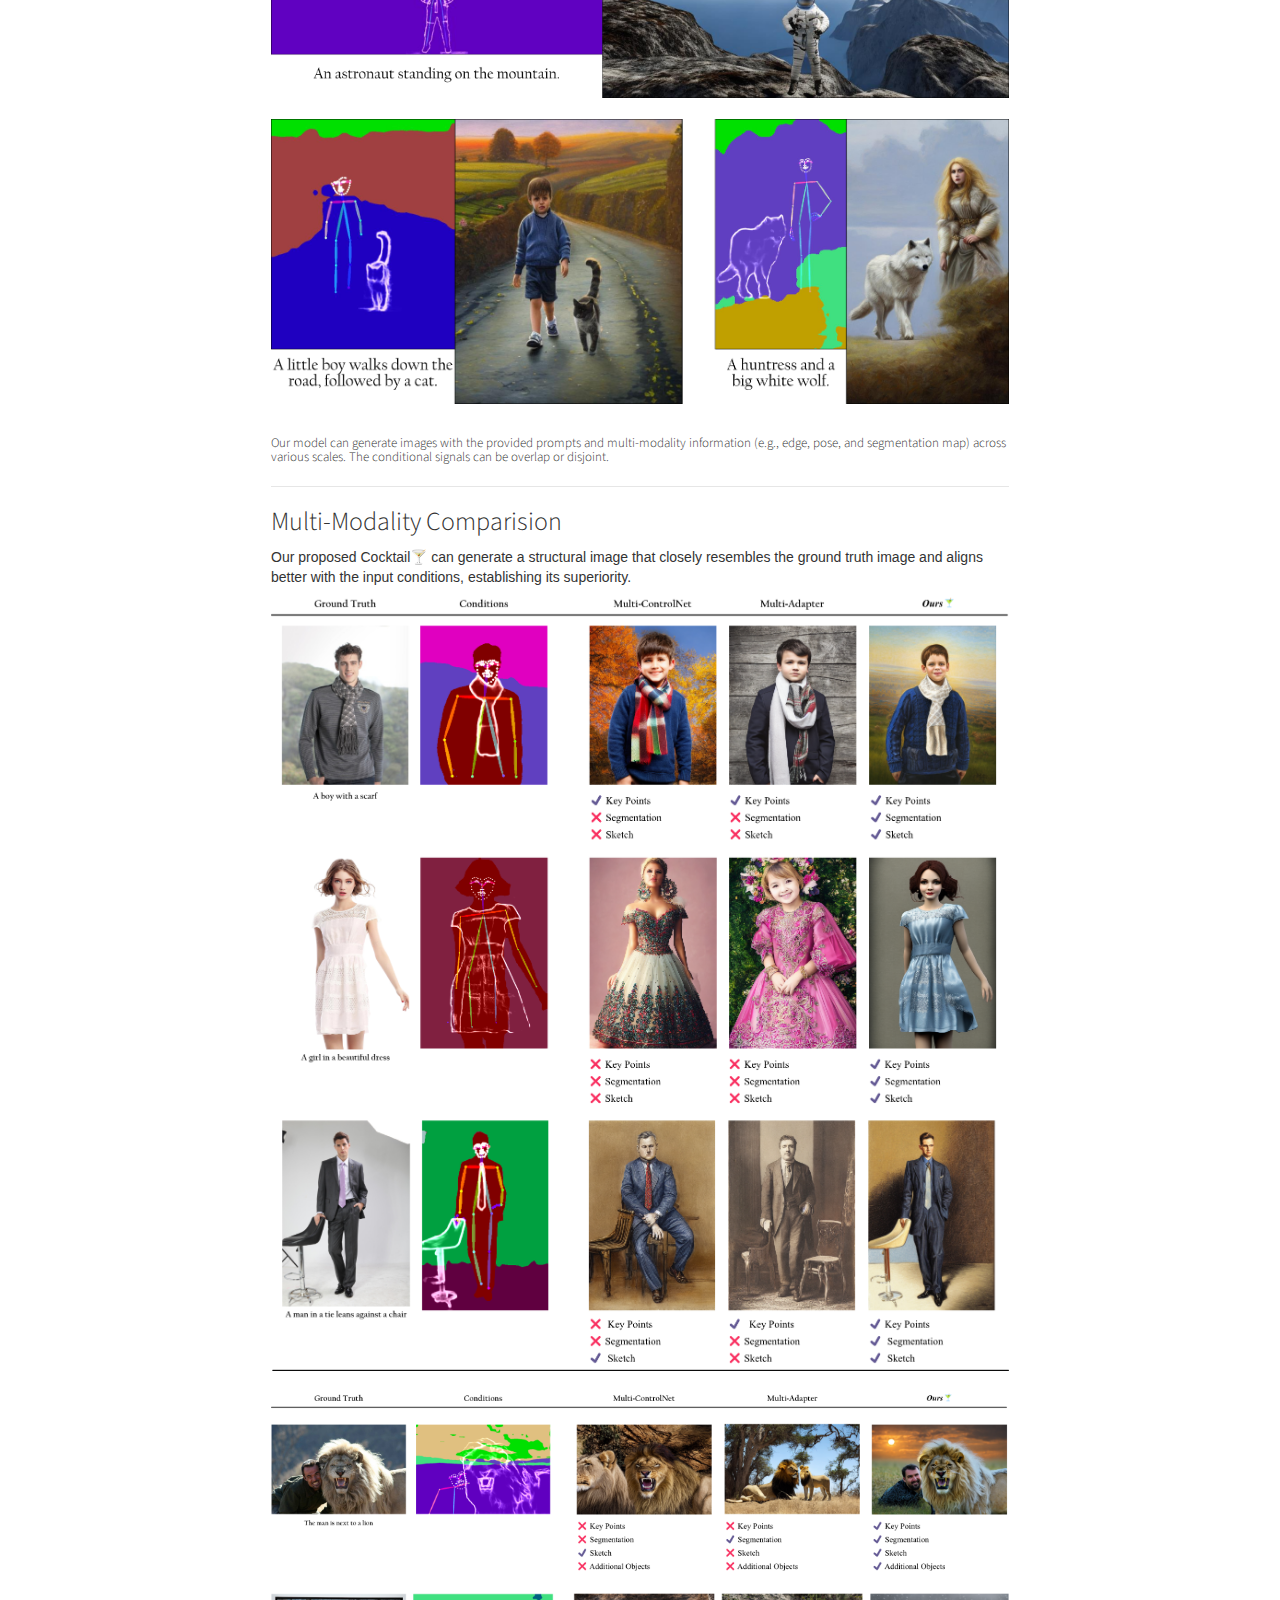
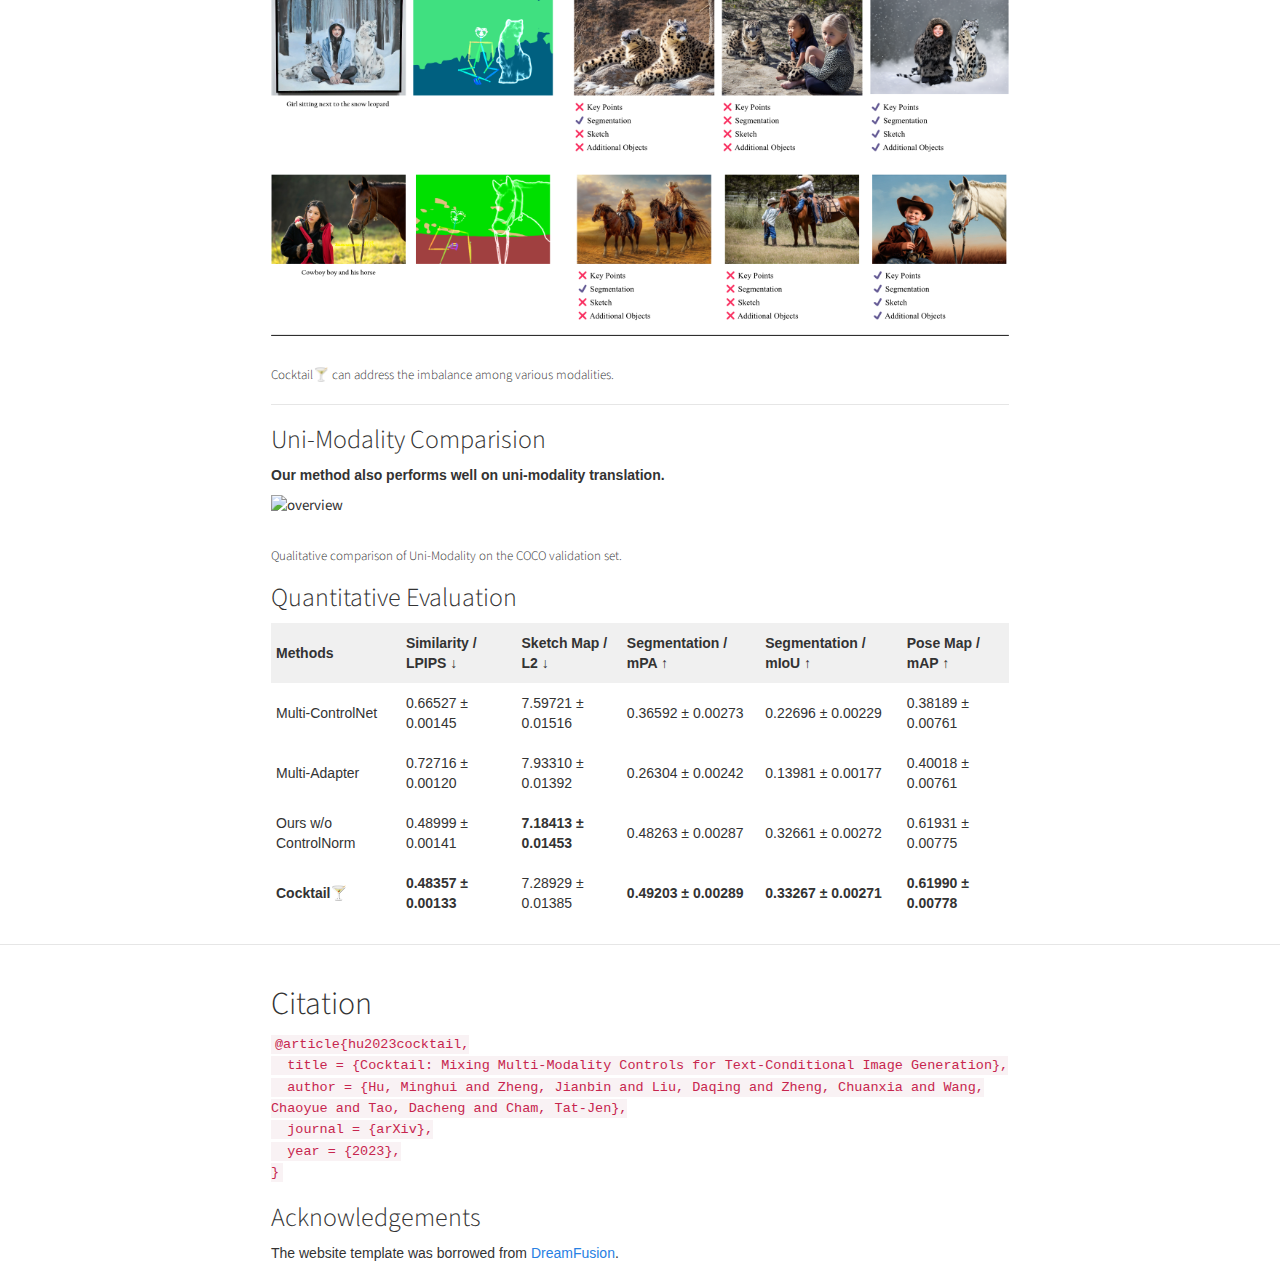
==== commit f80e4e14: "update samples" ====
--- a/cocktail/index.html
+++ b/cocktail/index.html
@@ -139,7 +139,8 @@
         </section>
         <hr class="divider" />
         <div class="container" style="max-width: 768px;">
-            <image src="img/0_sample_1.png" class="img-responsive" alt="overview"><br>
+            <image src="img/3_sample_0_mark.png" class="img-responsive" alt="overview"><br>
+                <h6 class="caption">James Bond is drinking <em>Cocktail</em>🍸.</h6>
         </div>
 
         <hr class="divider" />
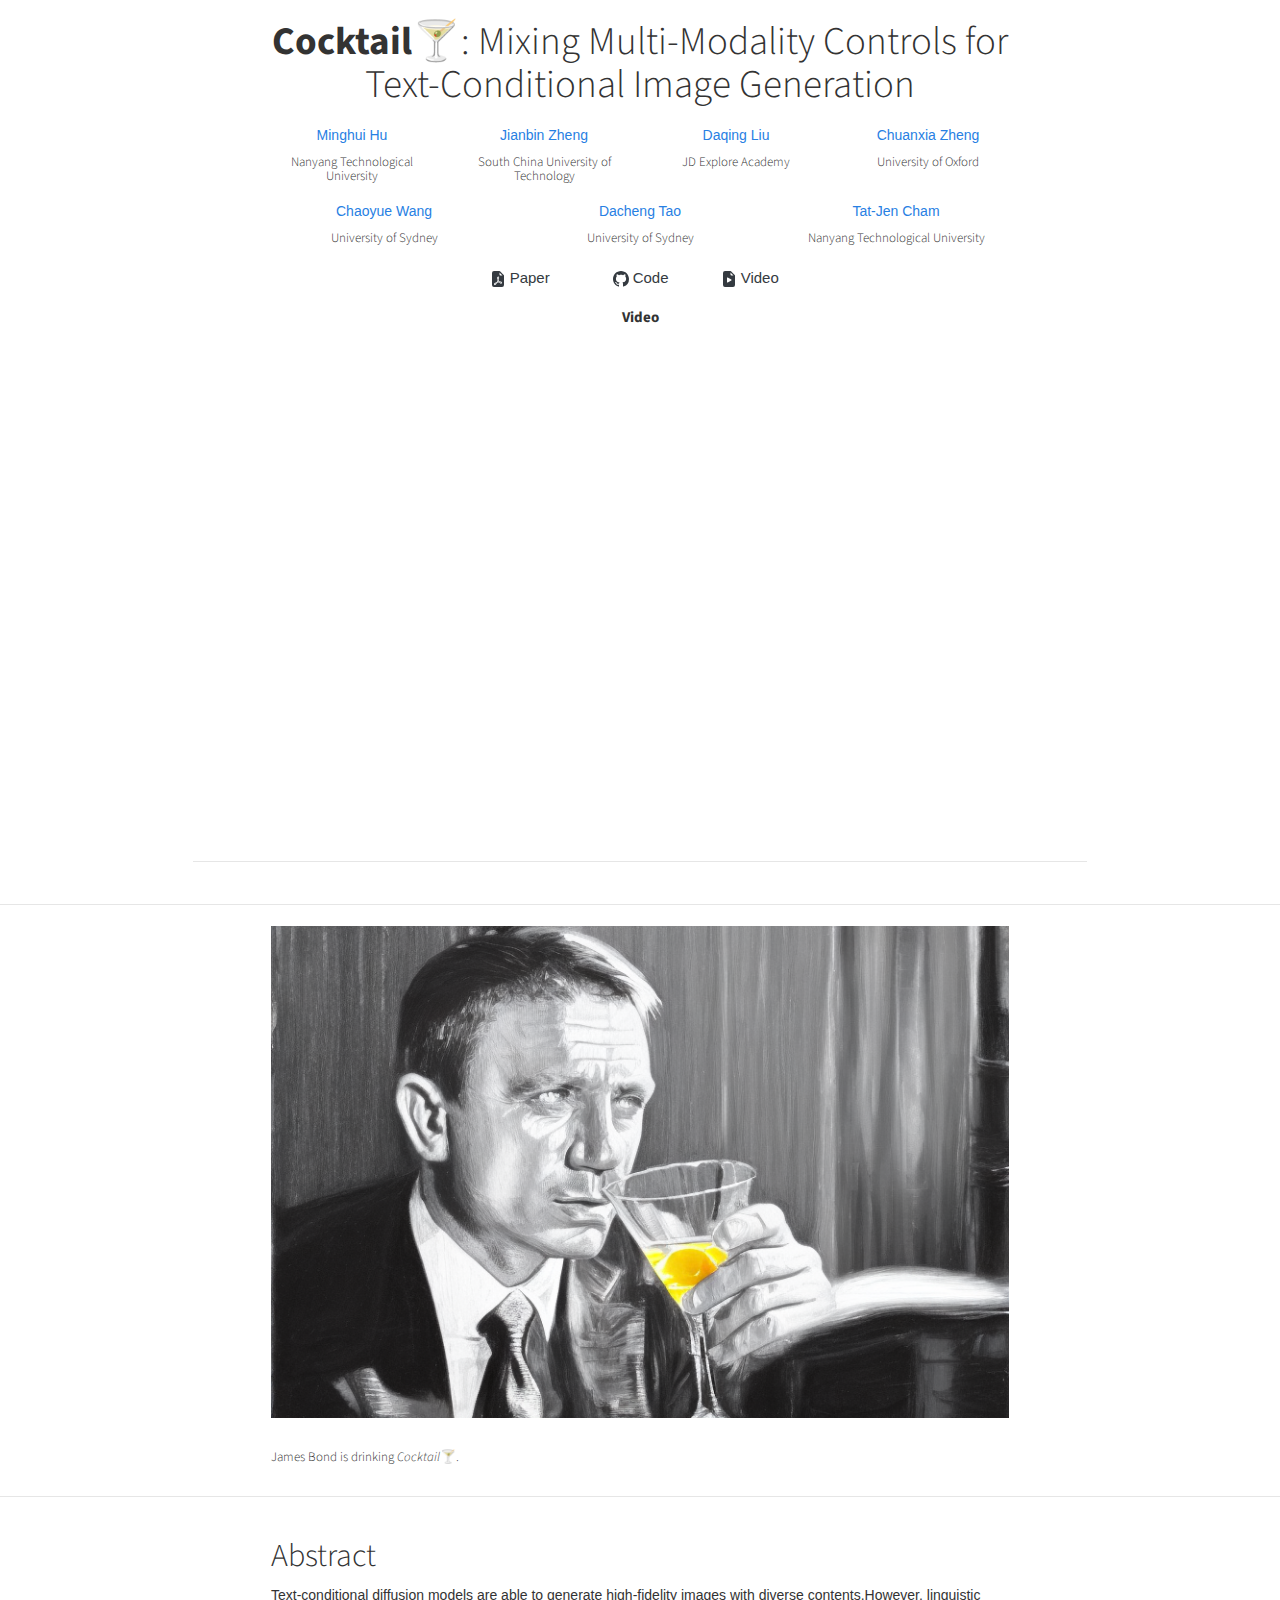
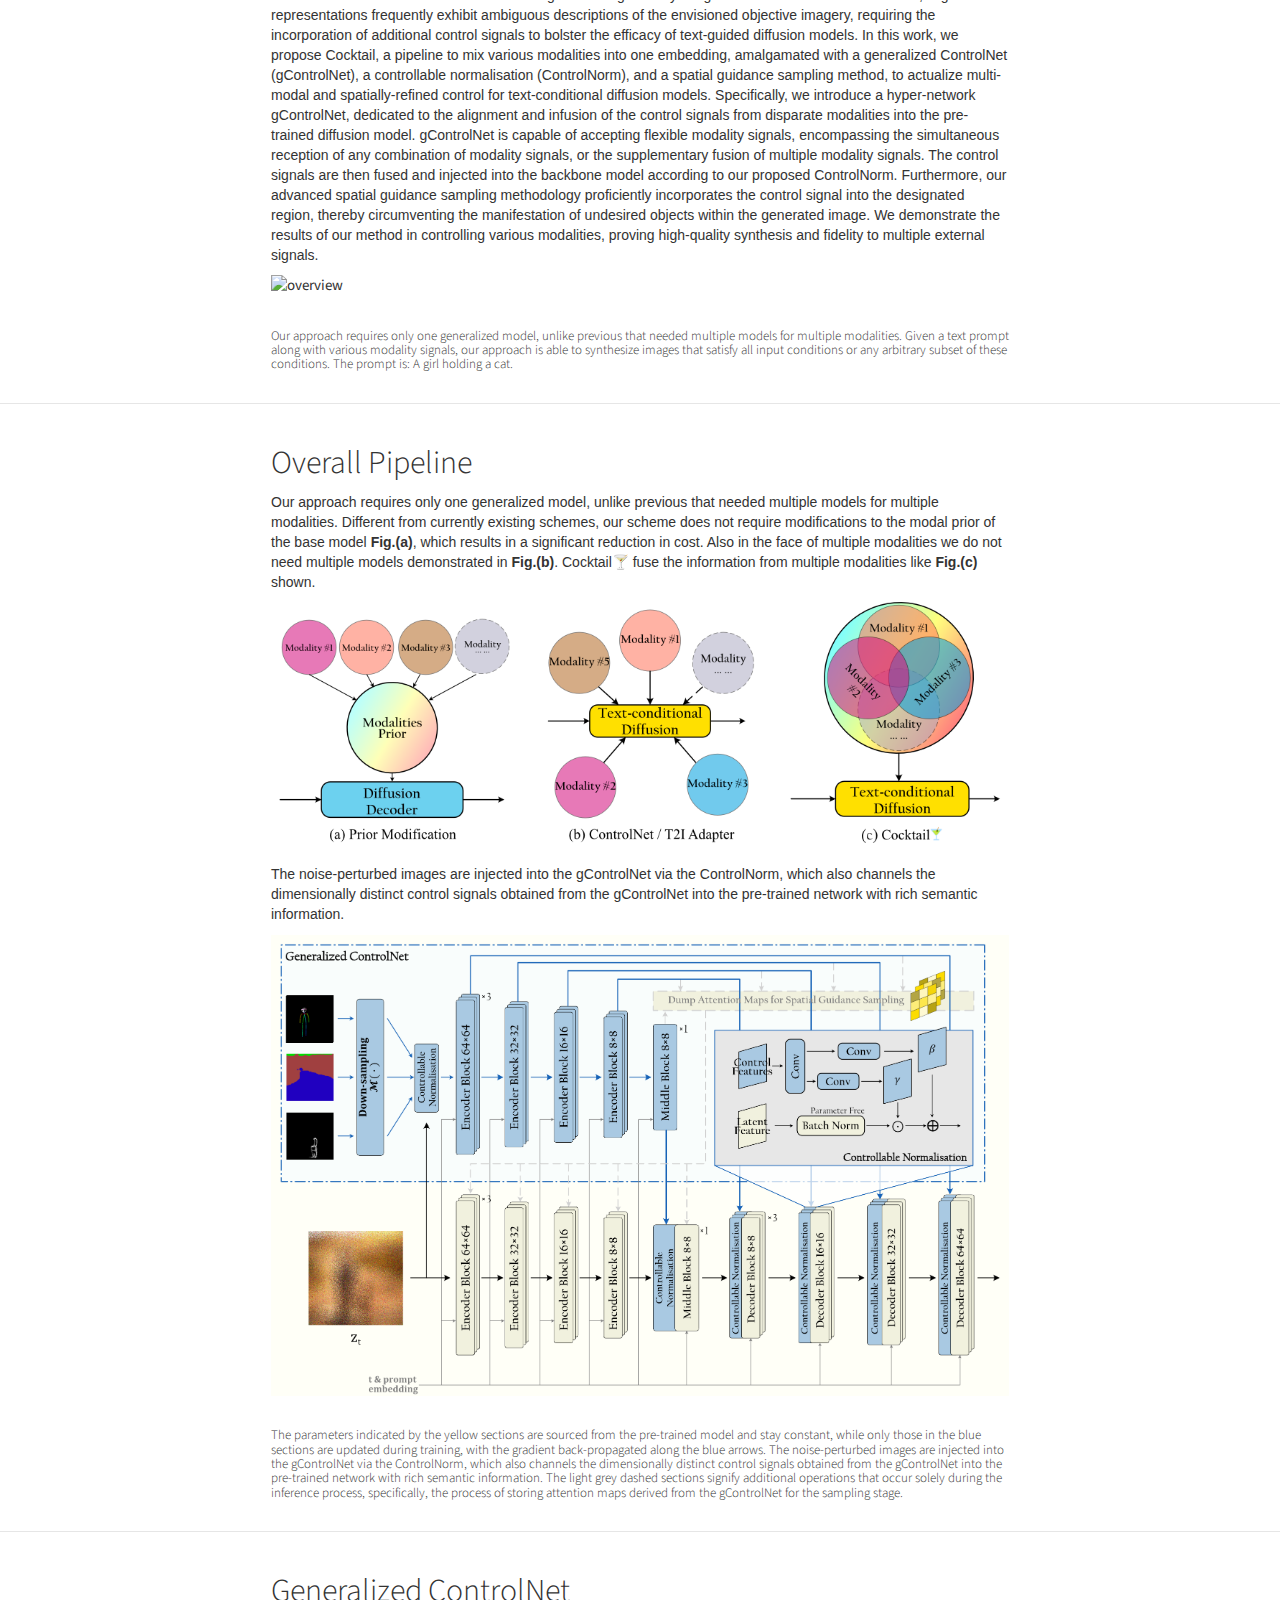
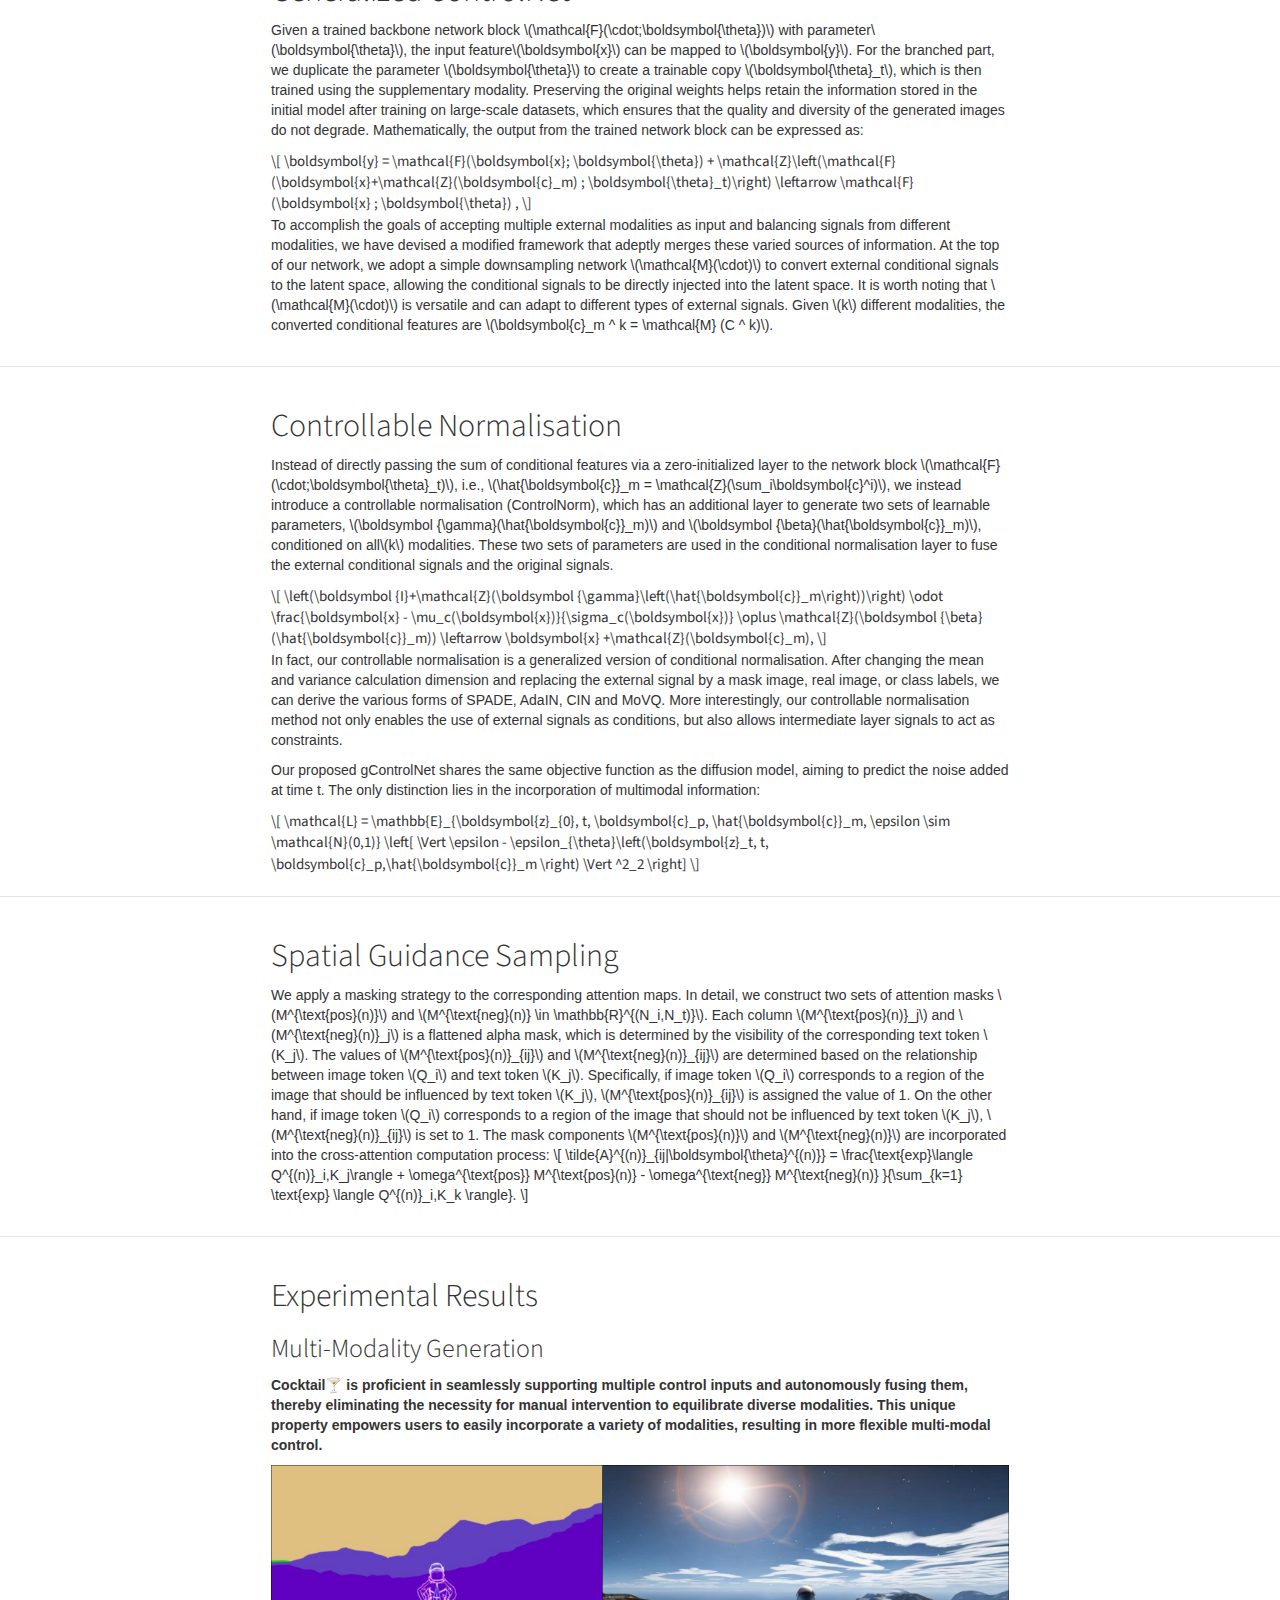
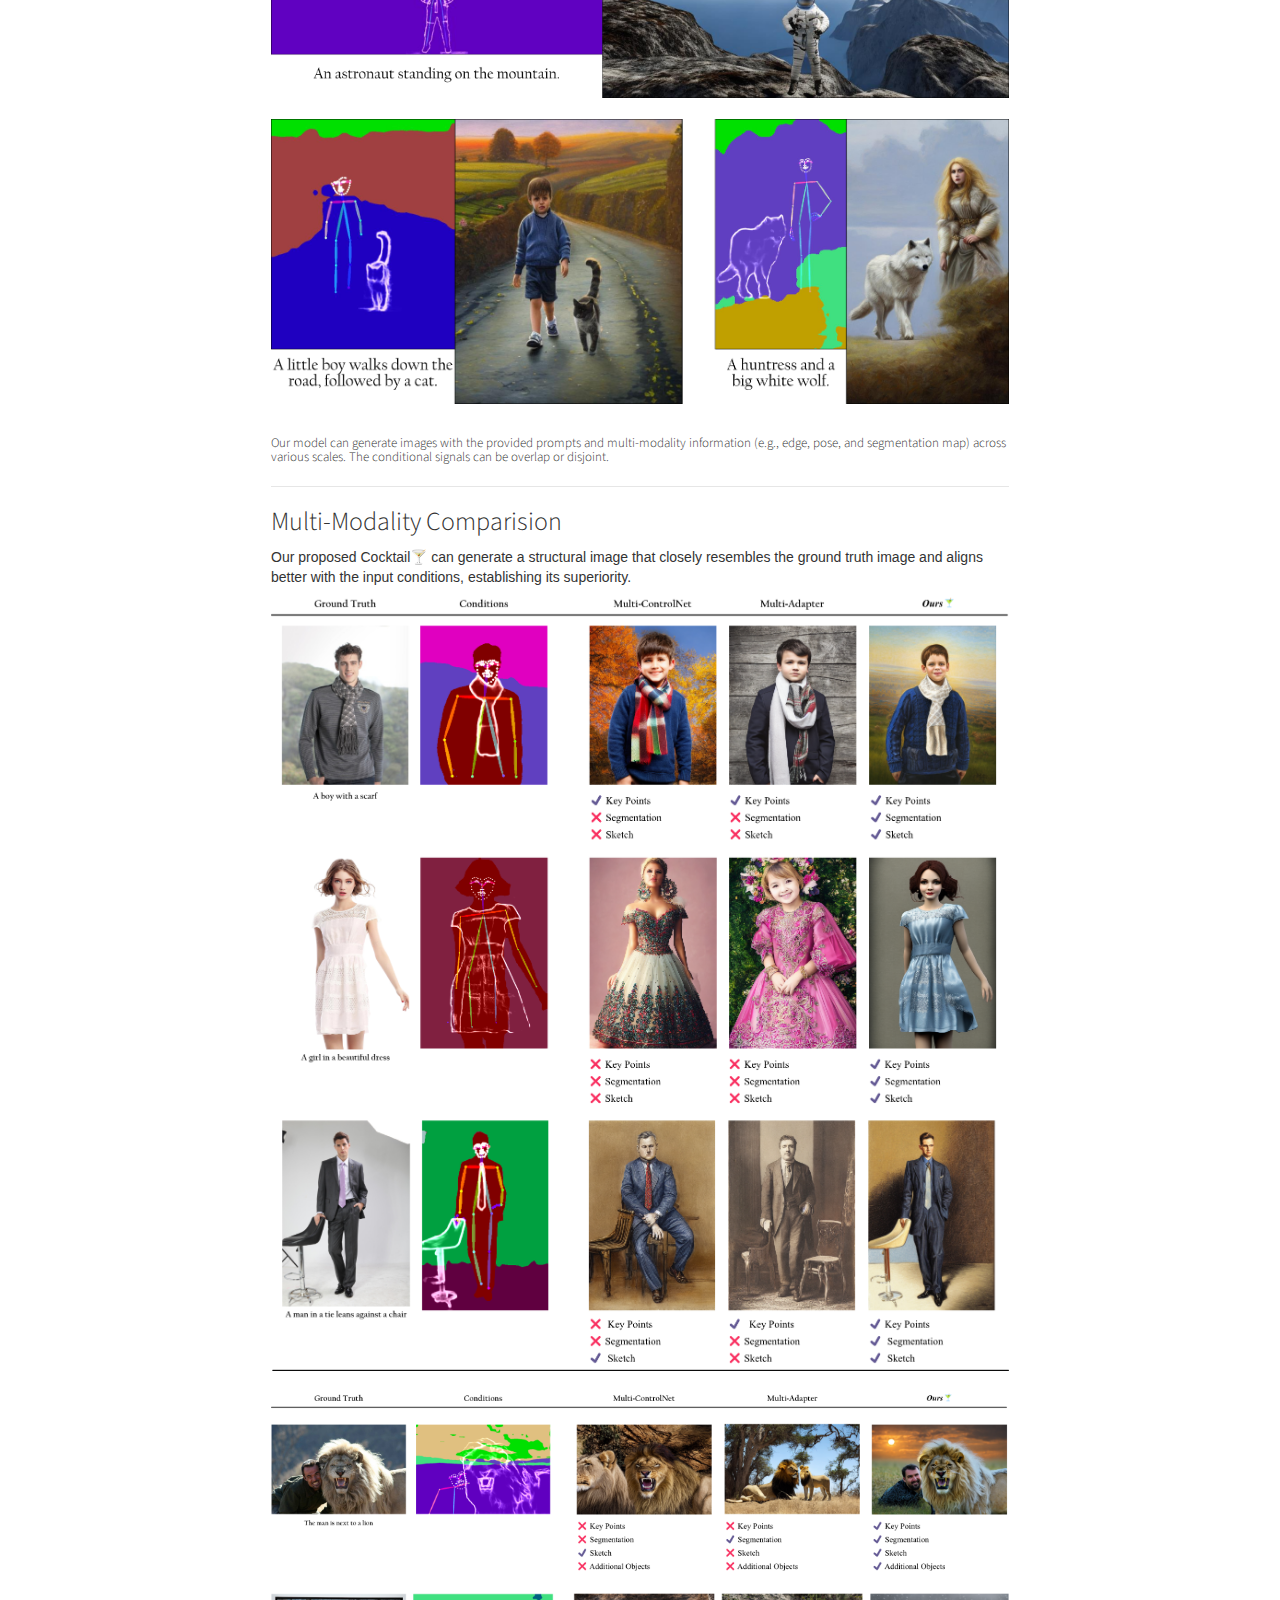
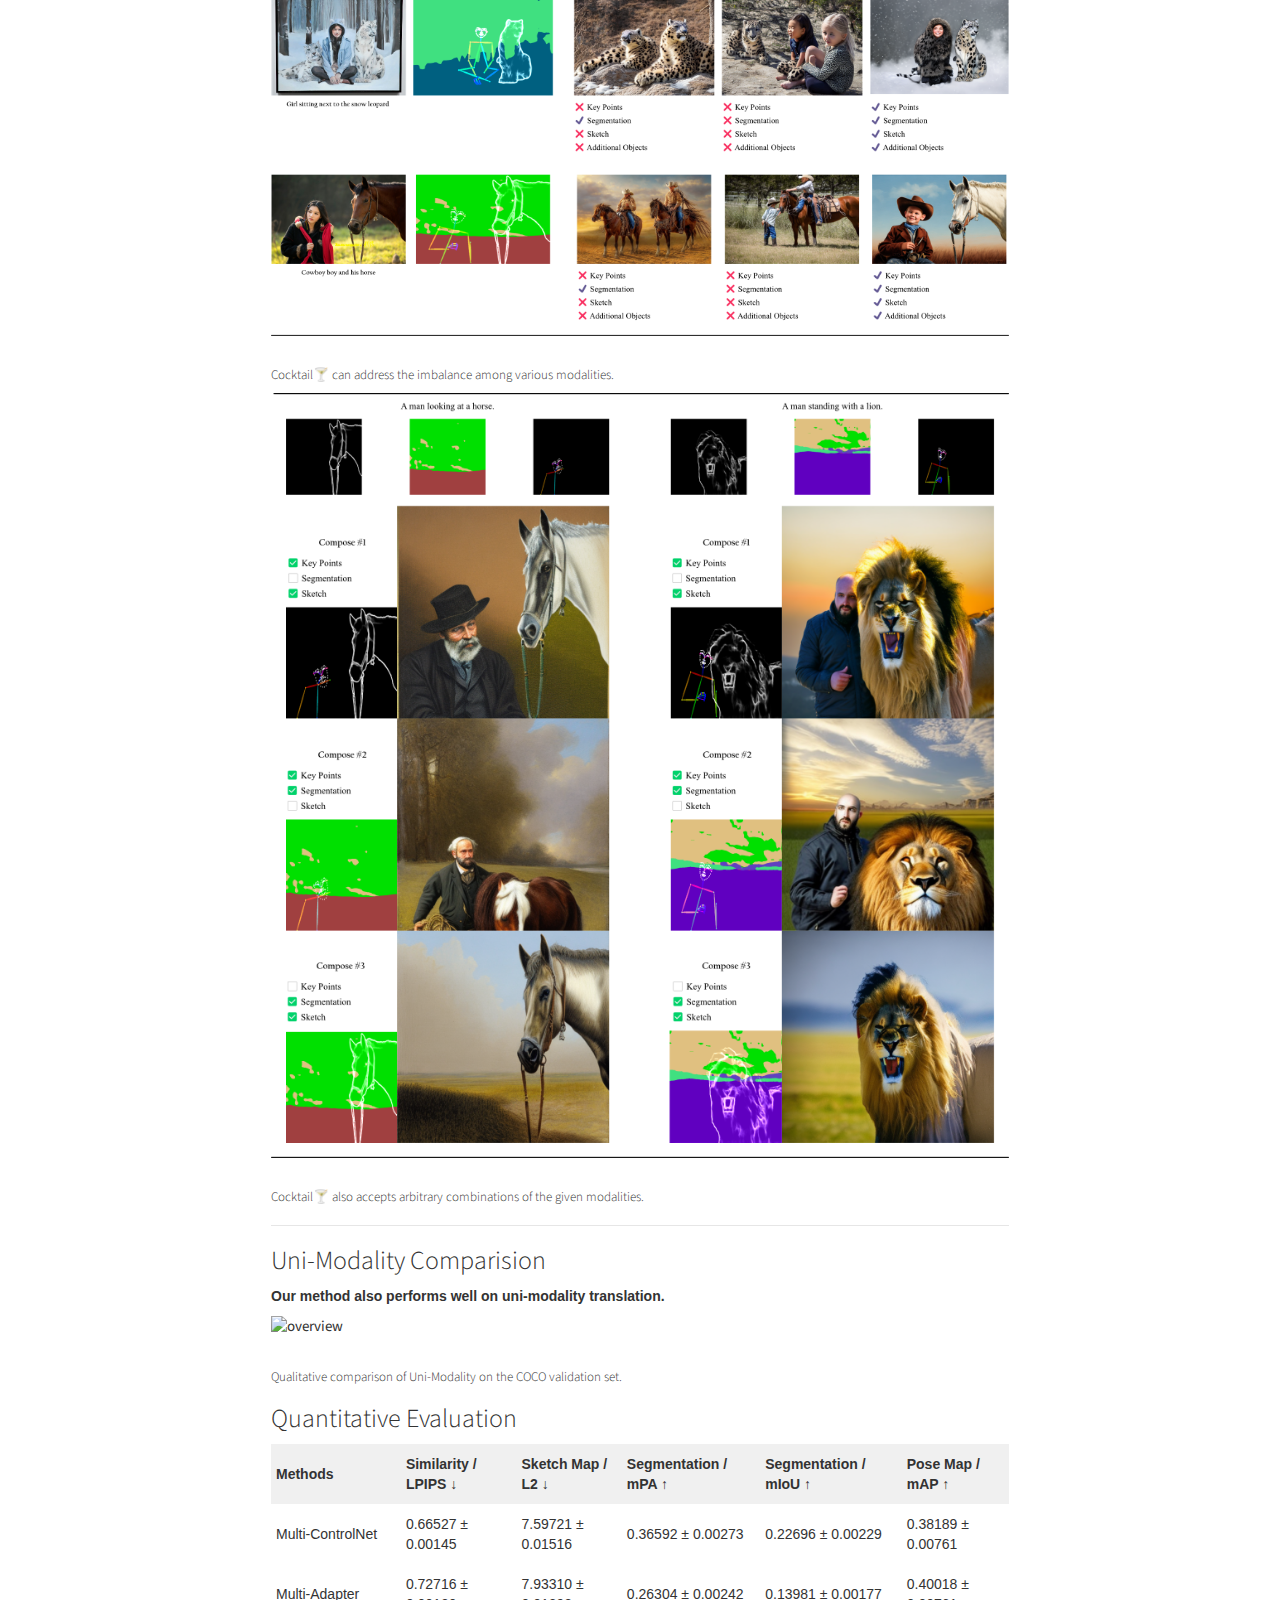
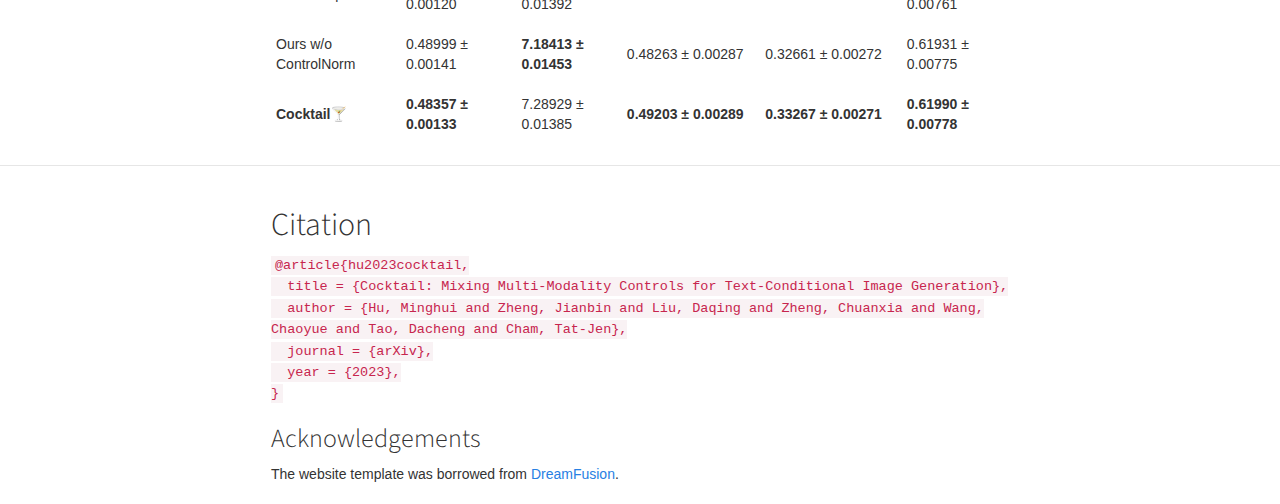
==== commit 93216186: "update Cocktail" ====
--- a/cocktail/index.html
+++ b/cocktail/index.html
@@ -109,7 +109,7 @@
                 </a>
             </div>
                 <!-- video link. -->
-                <a href="https://youtu.be/fn37zXset24" target="_blank" class="link-block btn btn-outline-dark">
+                <a href="https://youtu.be/cy0fDO3-QSA" target="_blank" class="link-block btn btn-outline-dark">
                     <svg xmlns="http://www.w3.org/2000/svg" width="16" height="16" fill="currentColor" class="bi bi-file-earmark-play-fill" viewBox="0 0 16 16">
                         <path d="M9.293 0H4a2 2 0 0 0-2 2v12a2 2 0 0 0 2 2h8a2 2 0 0 0 2-2V4.707A1 1 0 0 0 13.707 4L10 .293A1 1 0 0 0 9.293 0zM9.5 3.5v-2l3 3h-2a1 1 0 0 1-1-1zM6 6.883a.5.5 0 0 1 .757-.429l3.528 2.117a.5.5 0 0 1 0 .858l-3.528 2.117a.5.5 0 0 1-.757-.43V6.884z"/>
                       </svg>
@@ -131,7 +131,7 @@
             <div class="grid-container-video" style="width: 90%; margin-left: auto; margin-right: auto">
                 <h5 class="text-center"><b>Video</b></h5>
                 <div class="embed-responsive embed-responsive-16by9" style="margin: 0;">
-                    <iframe class="embed-responsive-item" src="https://www.youtube.com/embed/fn37zXset24"
+                    <iframe class="embed-responsive-item" src="https://www.youtube.com/embed/cy0fDO3-QSA"
                         allowfullscreen></iframe>
                 </div>
                 <hr>
@@ -258,7 +258,7 @@
                     </p> 
                     <image src="img/fig1.png" class="img-responsive" alt="overview"><br>
                     <image src="img/fig2.png" class="img-responsive" alt="overview"><br>
-                    <h6 class="caption"> Our model can generate images with the provided prompts and multi-modality information (e.g., edge, pose, and segmentation map) across various scales. The conditional signals can be overlap or disjoint. </h6>
+                    <h6 class="caption"> Our model can generate images with the provided prompts and multi-modality information (e.g., edge, pose, and segmentation map) across various scales. The conditional signals can be overlap or disjoint. </h6>   
                     <hr class="divider" />                    
                     <h3>Multi-Modality Comparision</h3>
                     <p>
@@ -267,6 +267,8 @@
                     <image src="img/fig4.png" class="img-responsive" alt="overview"><br>
                     <image src="img/fig5.png" class="img-responsive" alt="overview"><br>
                     <h6 class="caption"> Cocktail🍸 can address the imbalance among various modalities.</h6>
+                    <image src="img/free.png" class="img-responsive" alt="overview"><br>
+                        <h6 class="caption"> Cocktail🍸 also accepts arbitrary combinations of the given modalities. </h6>
                     <hr class="divider" />                    
                     <h3>Uni-Modality Comparision</h3>
                     <p>
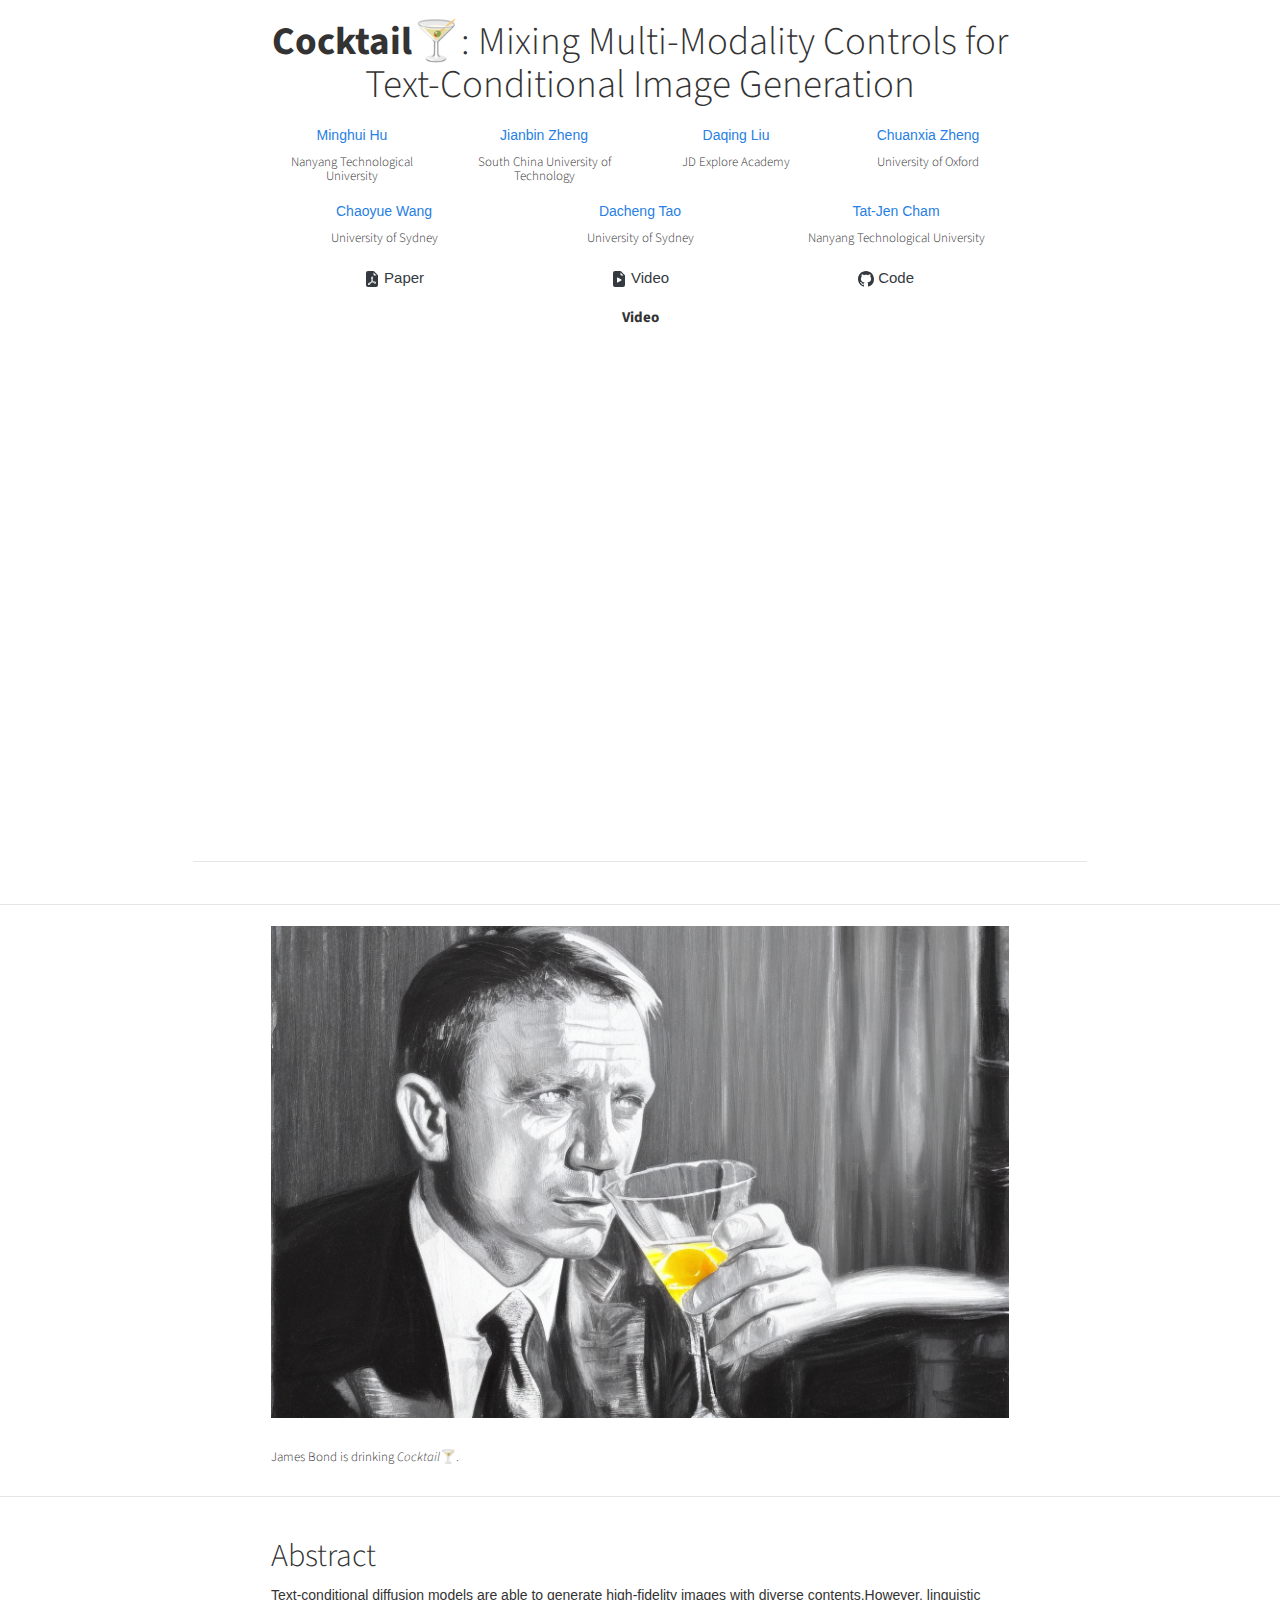
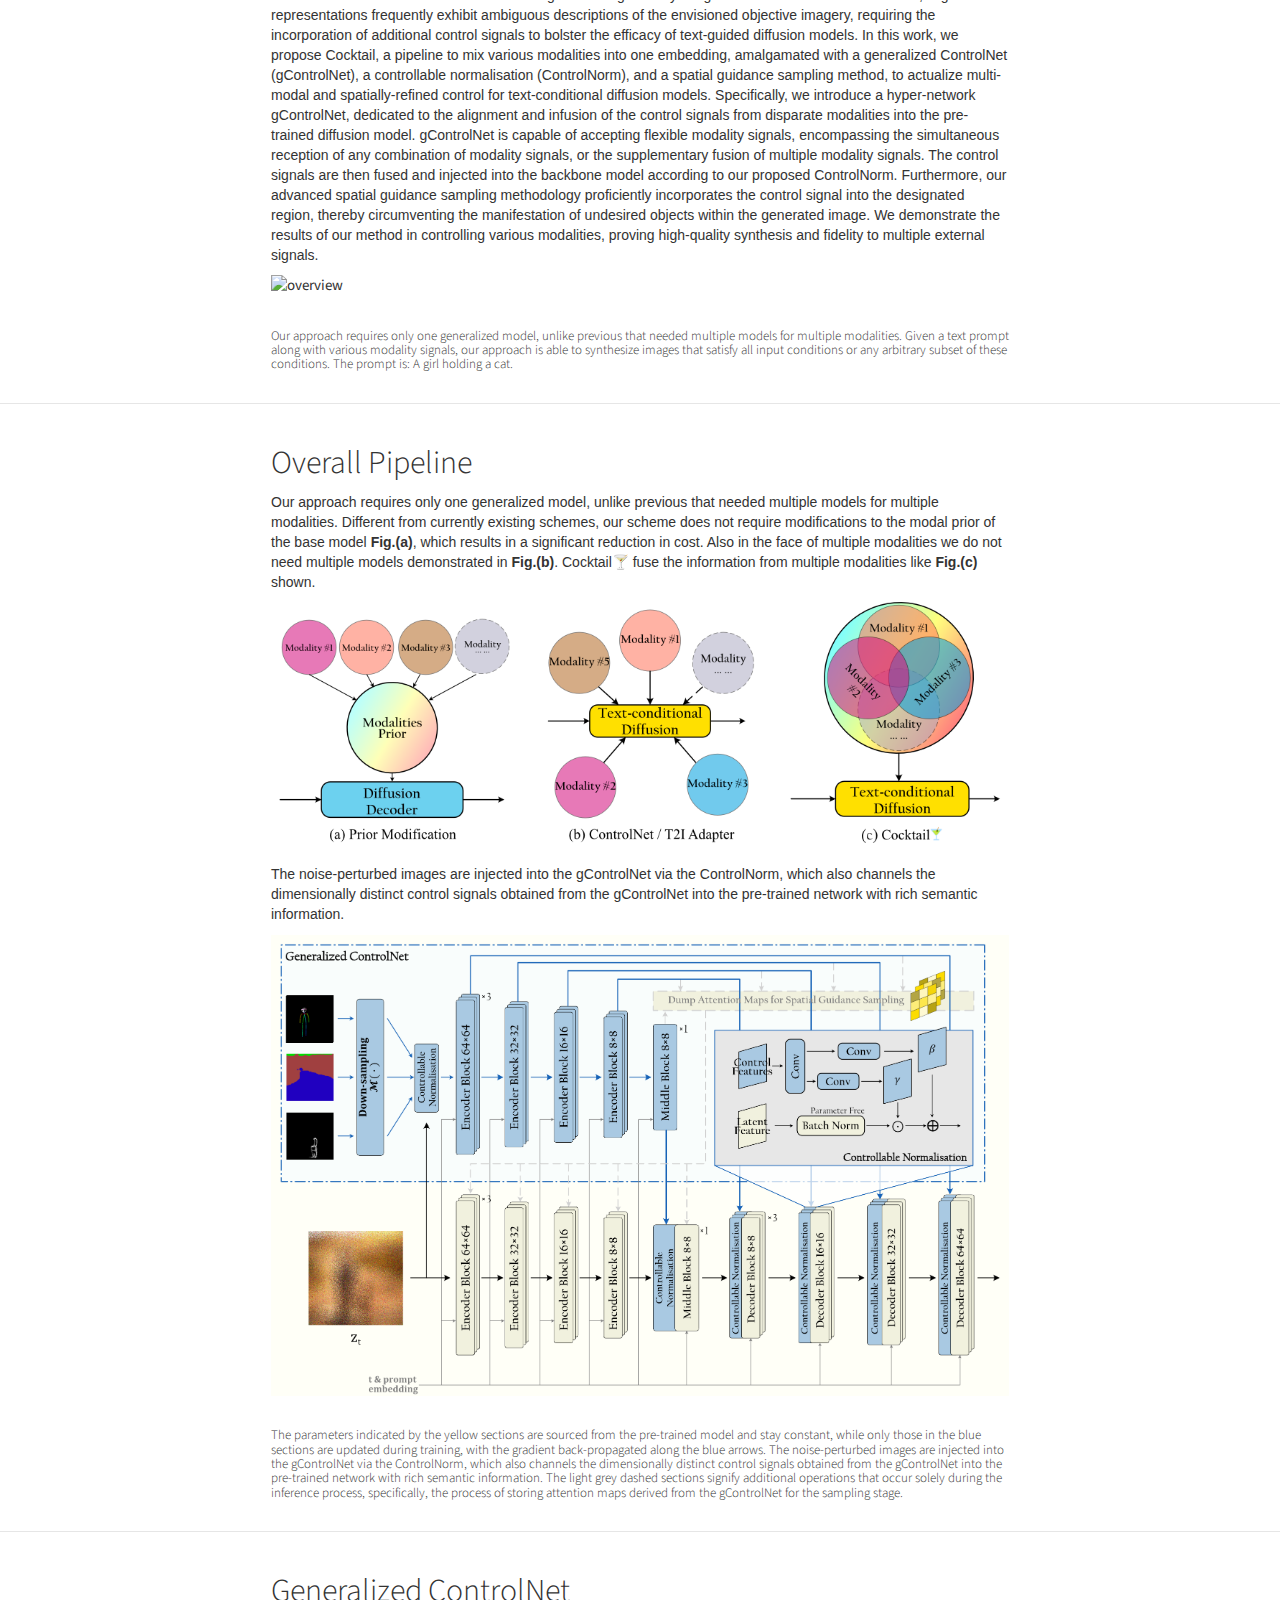
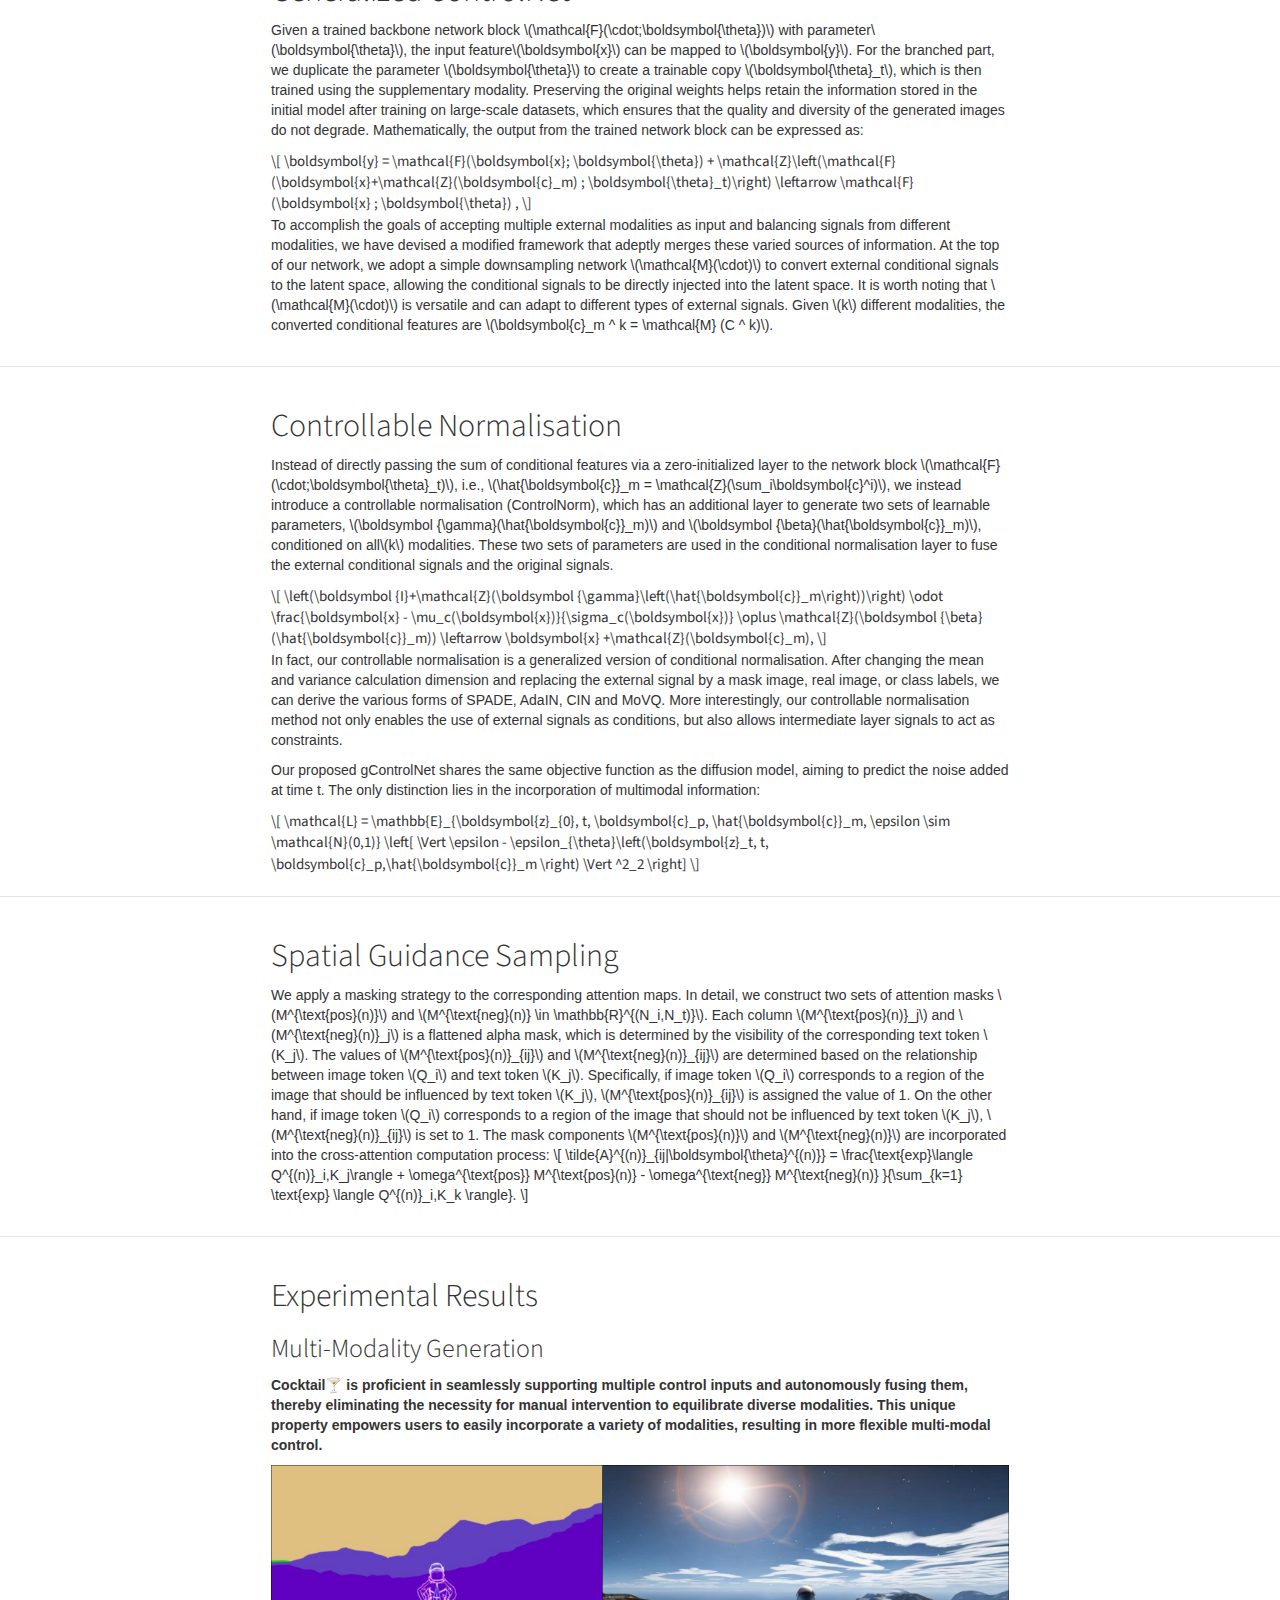
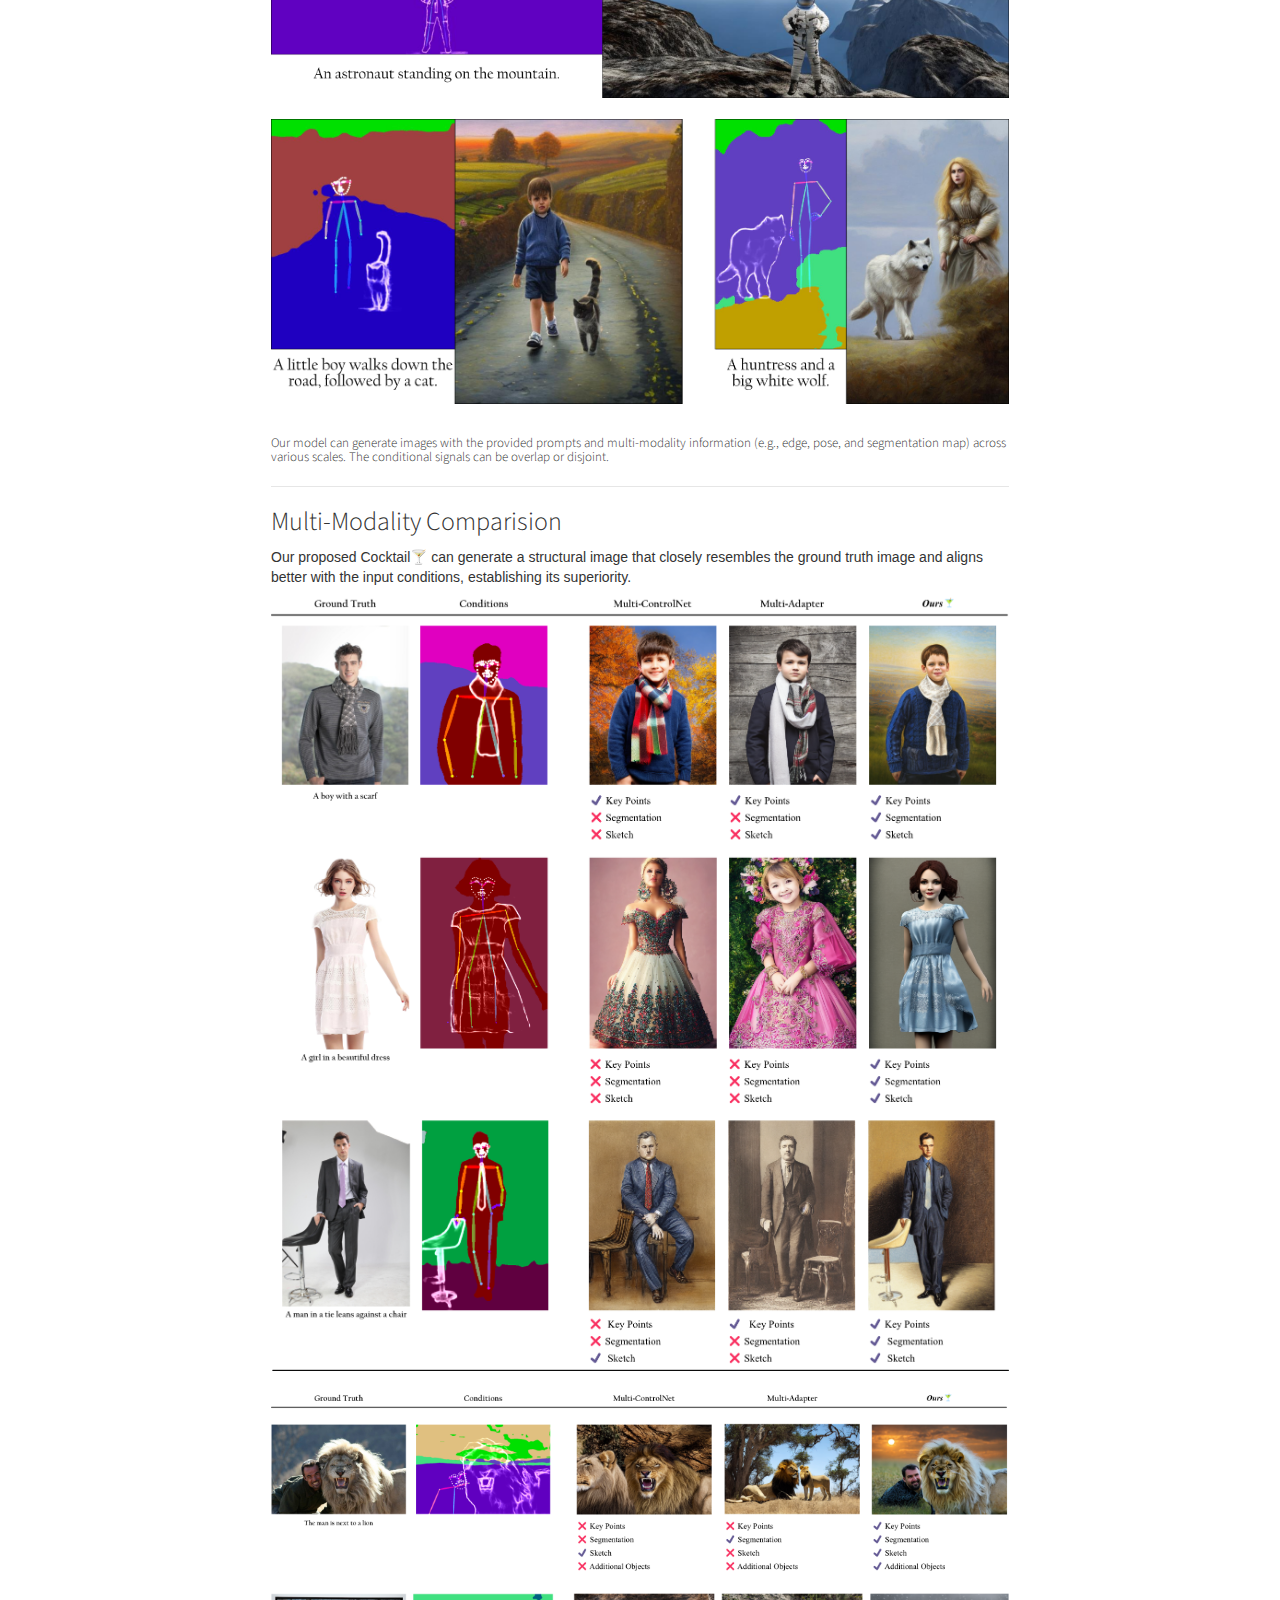
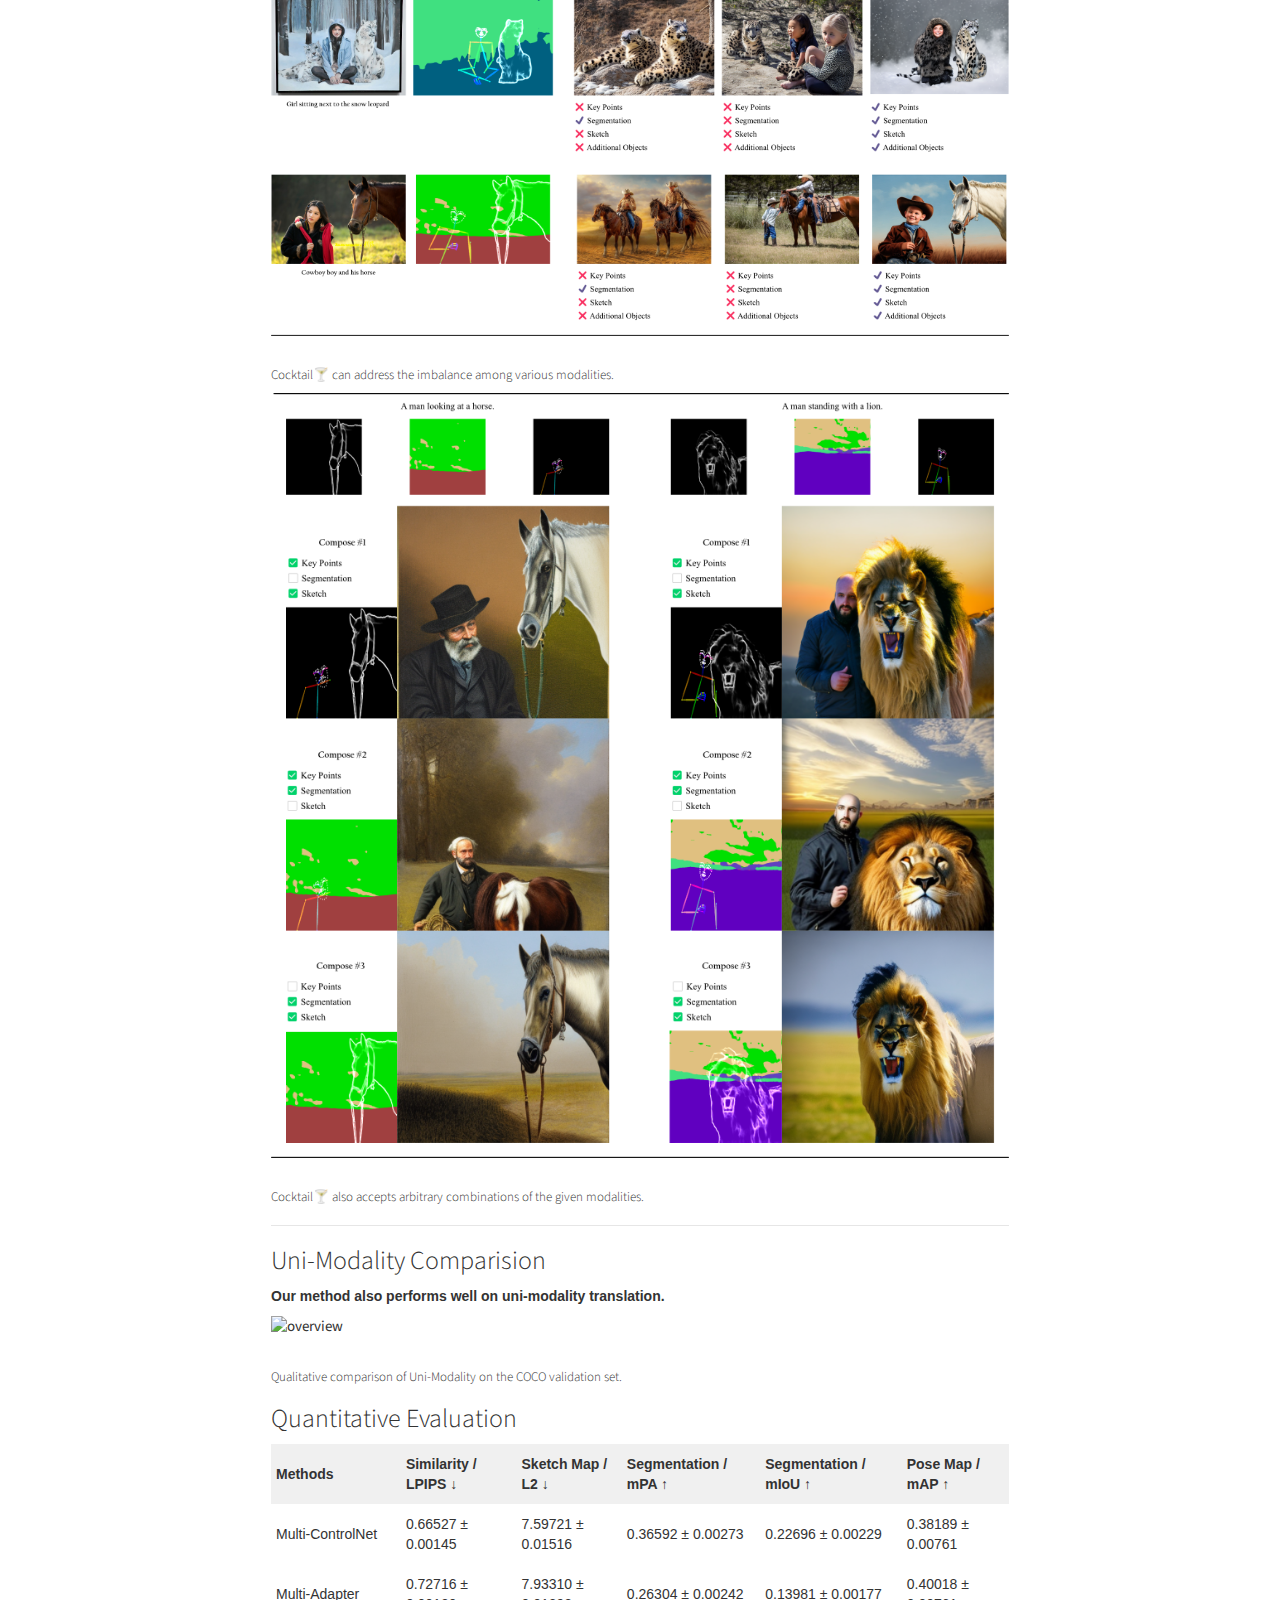
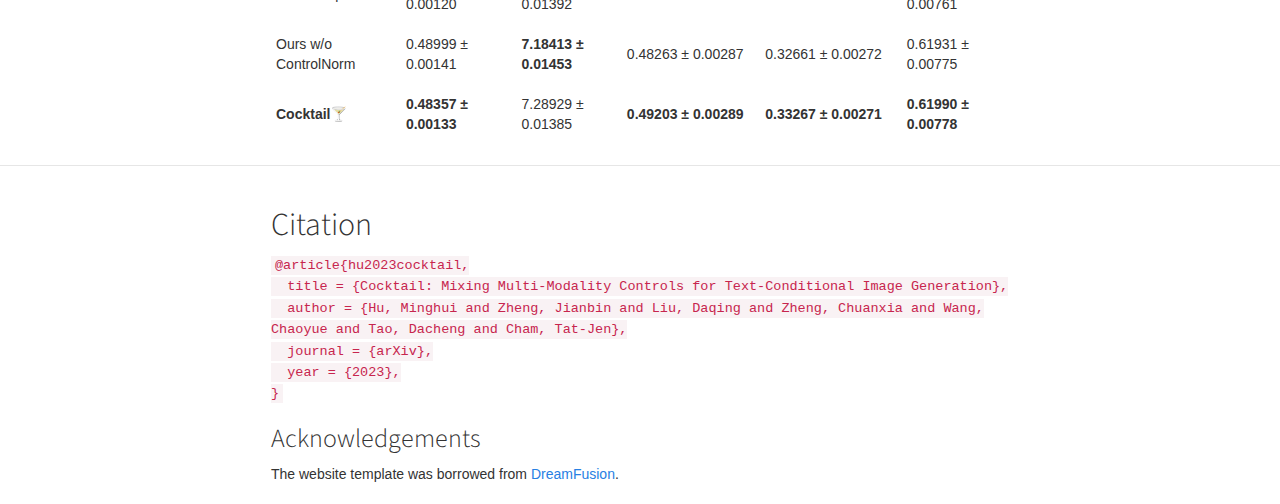
==== commit a9c0c0c2: "tcd" ====
--- a/cocktail/index.html
+++ b/cocktail/index.html
@@ -99,8 +99,8 @@
             </div>
             <div class="container" style="max-width: 768px;">
                 <!-- PDF Link. -->
-                <div class="col-md-2  col-md-offset-3 text-center">
-                <a href="" target="_blank" class="link-block btn btn-outline-dark text-center">
+                <div class="col-xs-12 col-sm-4 col-md-4 text-center">
+                <a href="https://arxiv.org/abs/2306.00964" target="_blank" class="link-block btn btn-outline-dark text-center">
                     <svg xmlns="http://www.w3.org/2000/svg" width="16" height="16" fill="currentColor" class="bi bi-file-earmark-pdf-fill" viewBox="0 0 16 16">
                         <path d="M5.523 12.424c.14-.082.293-.162.459-.238a7.878 7.878 0 0 1-.45.606c-.28.337-.498.516-.635.572a.266.266 0 0 1-.035.012.282.282 0 0 1-.026-.044c-.056-.11-.054-.216.04-.36.106-.165.319-.354.647-.548zm2.455-1.647c-.119.025-.237.05-.356.078a21.148 21.148 0 0 0 .5-1.05 12.045 12.045 0 0 0 .51.858c-.217.032-.436.07-.654.114zm2.525.939a3.881 3.881 0 0 1-.435-.41c.228.005.434.022.612.054.317.057.466.147.518.209a.095.095 0 0 1 .026.064.436.436 0 0 1-.06.2.307.307 0 0 1-.094.124.107.107 0 0 1-.069.015c-.09-.003-.258-.066-.498-.256zM8.278 6.97c-.04.244-.108.524-.2.829a4.86 4.86 0 0 1-.089-.346c-.076-.353-.087-.63-.046-.822.038-.177.11-.248.196-.283a.517.517 0 0 1 .145-.04c.013.03.028.092.032.198.005.122-.007.277-.038.465z"/>
                         <path fill-rule="evenodd" d="M4 0h5.293A1 1 0 0 1 10 .293L13.707 4a1 1 0 0 1 .293.707V14a2 2 0 0 1-2 2H4a2 2 0 0 1-2-2V2a2 2 0 0 1 2-2zm5.5 1.5v2a1 1 0 0 0 1 1h2l-3-3zM4.165 13.668c.09.18.23.343.438.419.207.075.412.04.58-.03.318-.13.635-.436.926-.786.333-.401.683-.927 1.021-1.51a11.651 11.651 0 0 1 1.997-.406c.3.383.61.713.91.95.28.22.603.403.934.417a.856.856 0 0 0 .51-.138c.155-.101.27-.247.354-.416.09-.181.145-.37.138-.563a.844.844 0 0 0-.2-.518c-.226-.27-.596-.4-.96-.465a5.76 5.76 0 0 0-1.335-.05 10.954 10.954 0 0 1-.98-1.686c.25-.66.437-1.284.52-1.794.036-.218.055-.426.048-.614a1.238 1.238 0 0 0-.127-.538.7.7 0 0 0-.477-.365c-.202-.043-.41 0-.601.077-.377.15-.576.47-.651.823-.073.34-.04.736.046 1.136.088.406.238.848.43 1.295a19.697 19.697 0 0 1-1.062 2.227 7.662 7.662 0 0 0-1.482.645c-.37.22-.699.48-.897.787-.21.326-.275.714-.08 1.103z"/>
@@ -108,6 +108,7 @@
                     Paper
                 </a>
             </div>
+            <div class="col-xs-12 col-sm-4 col-md-4 text-center">
                 <!-- video link. -->
                 <a href="https://youtu.be/cy0fDO3-QSA" target="_blank" class="link-block btn btn-outline-dark">
                     <svg xmlns="http://www.w3.org/2000/svg" width="16" height="16" fill="currentColor" class="bi bi-file-earmark-play-fill" viewBox="0 0 16 16">
@@ -115,8 +116,9 @@
                       </svg>
                     Video 
                 </a>
+            </div>
                 <!-- code link. -->
-                <div class="col-md-2 text-center">
+                <div class="col-xs-12 col-sm-4 col-md-4 text-center">
                 <a href="https://github.com/mhh0318/Cocktail" target="_blank" class="link-block btn btn-outline-dark">
                     <svg xmlns="http://www.w3.org/2000/svg" width="16" height="16" fill="currentColor" class="bi bi-github" viewBox="0 0 16 16">
                         <path d="M8 0C3.58 0 0 3.58 0 8c0 3.54 2.29 6.53 5.47 7.59.4.07.55-.17.55-.38 0-.19-.01-.82-.01-1.49-2.01.37-2.53-.49-2.69-.94-.09-.23-.48-.94-.82-1.13-.28-.15-.68-.52-.01-.53.63-.01 1.08.58 1.23.82.72 1.21 1.87.87 2.33.66.07-.52.28-.87.51-1.07-1.78-.2-3.64-.89-3.64-3.95 0-.87.31-1.59.82-2.15-.08-.2-.36-1.02.08-2.12 0 0 .67-.21 2.2.82.64-.18 1.32-.27 2-.27.68 0 1.36.09 2 .27 1.53-1.04 2.2-.82 2.2-.82.44 1.1.16 1.92.08 2.12.51.56.82 1.27.82 2.15 0 3.07-1.87 3.75-3.65 3.95.29.25.54.73.54 1.48 0 1.07-.01 1.93-.01 2.2 0 .21.15.46.55.38A8.012 8.012 0 0 0 16 8c0-4.42-3.58-8-8-8z"/>
